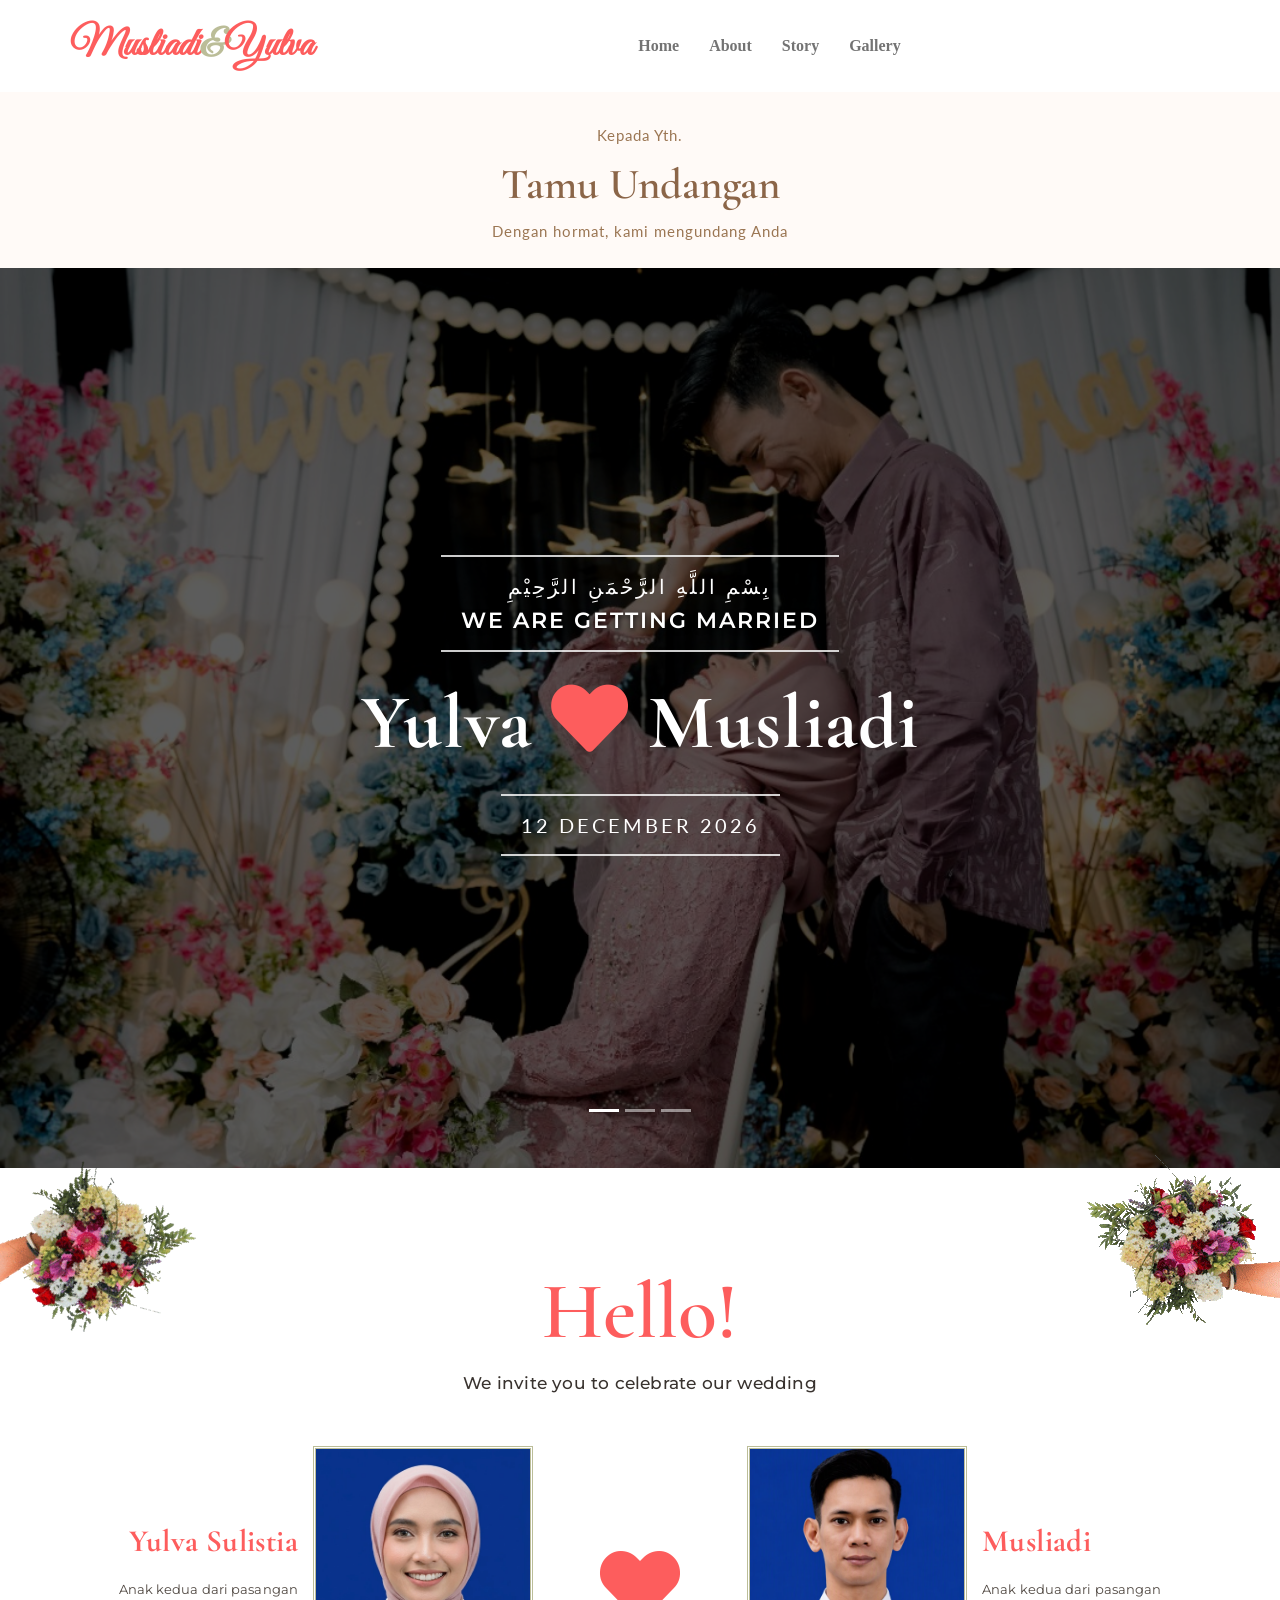
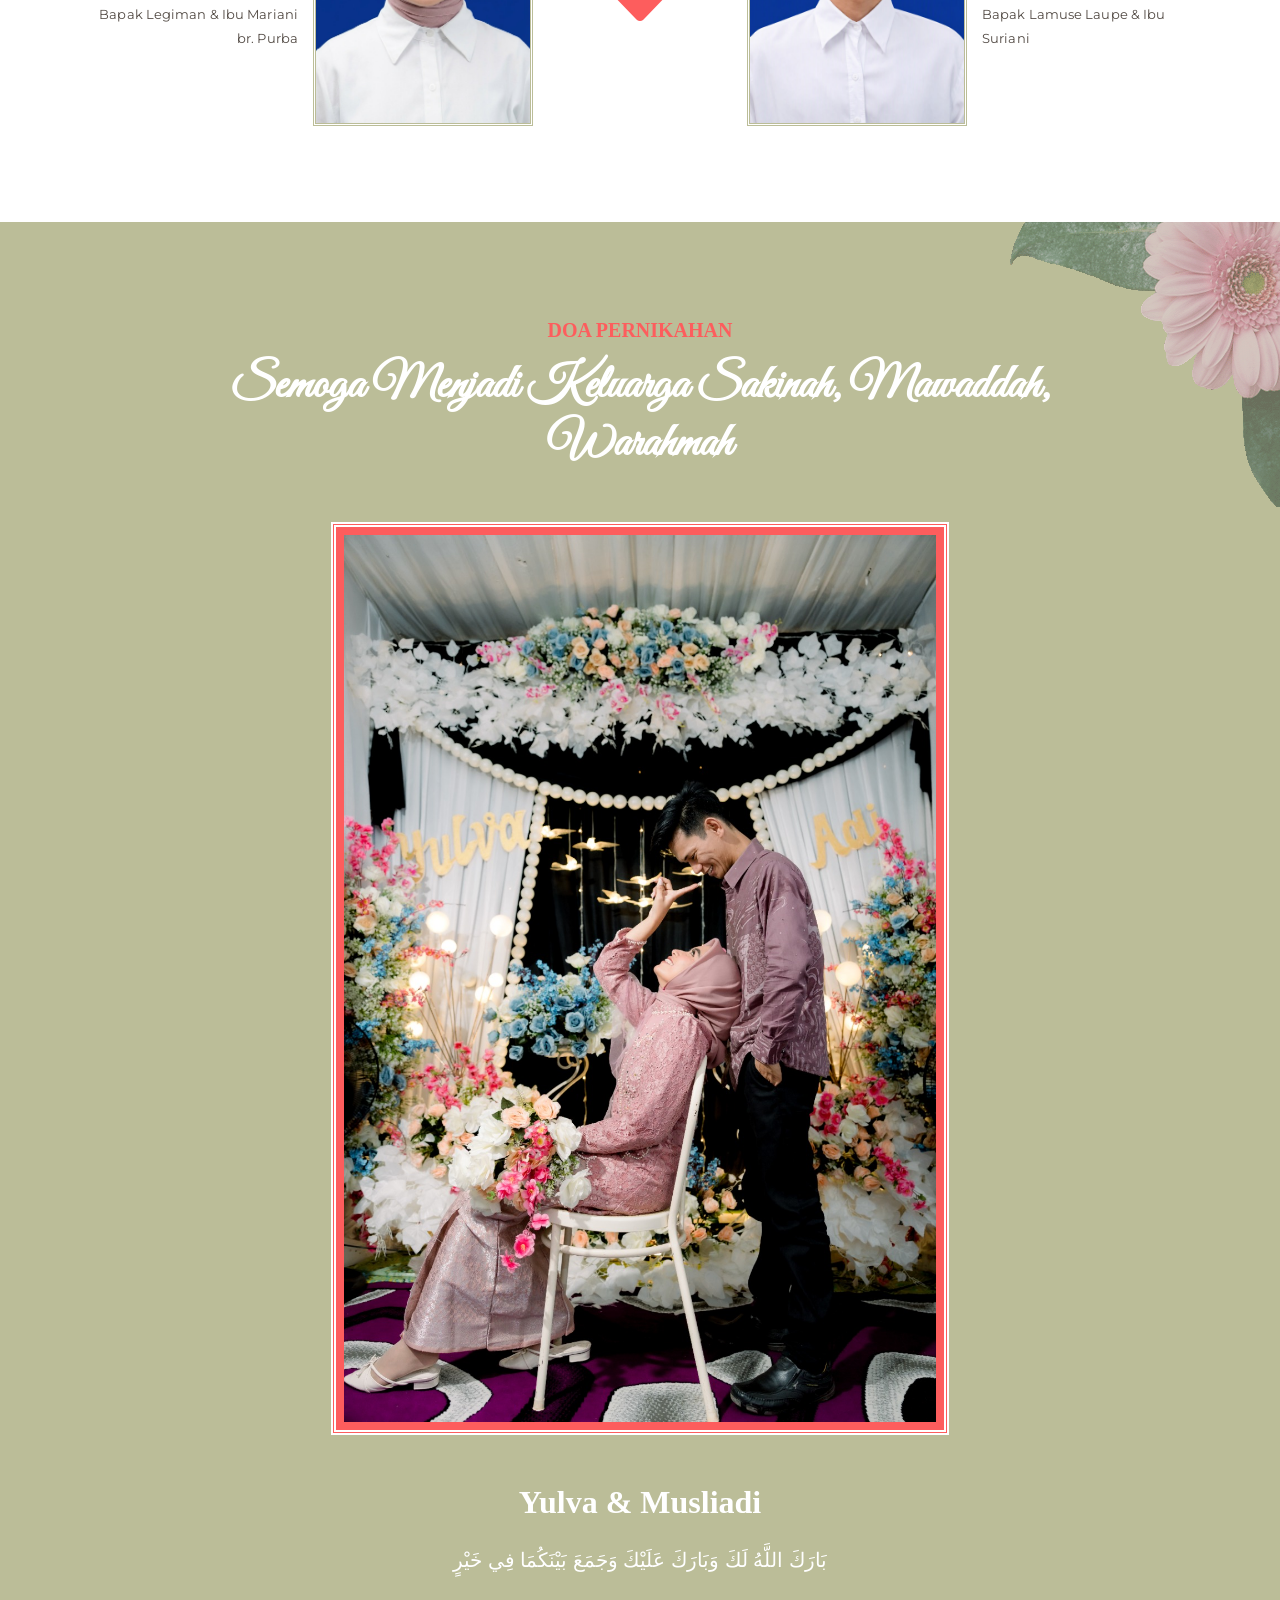
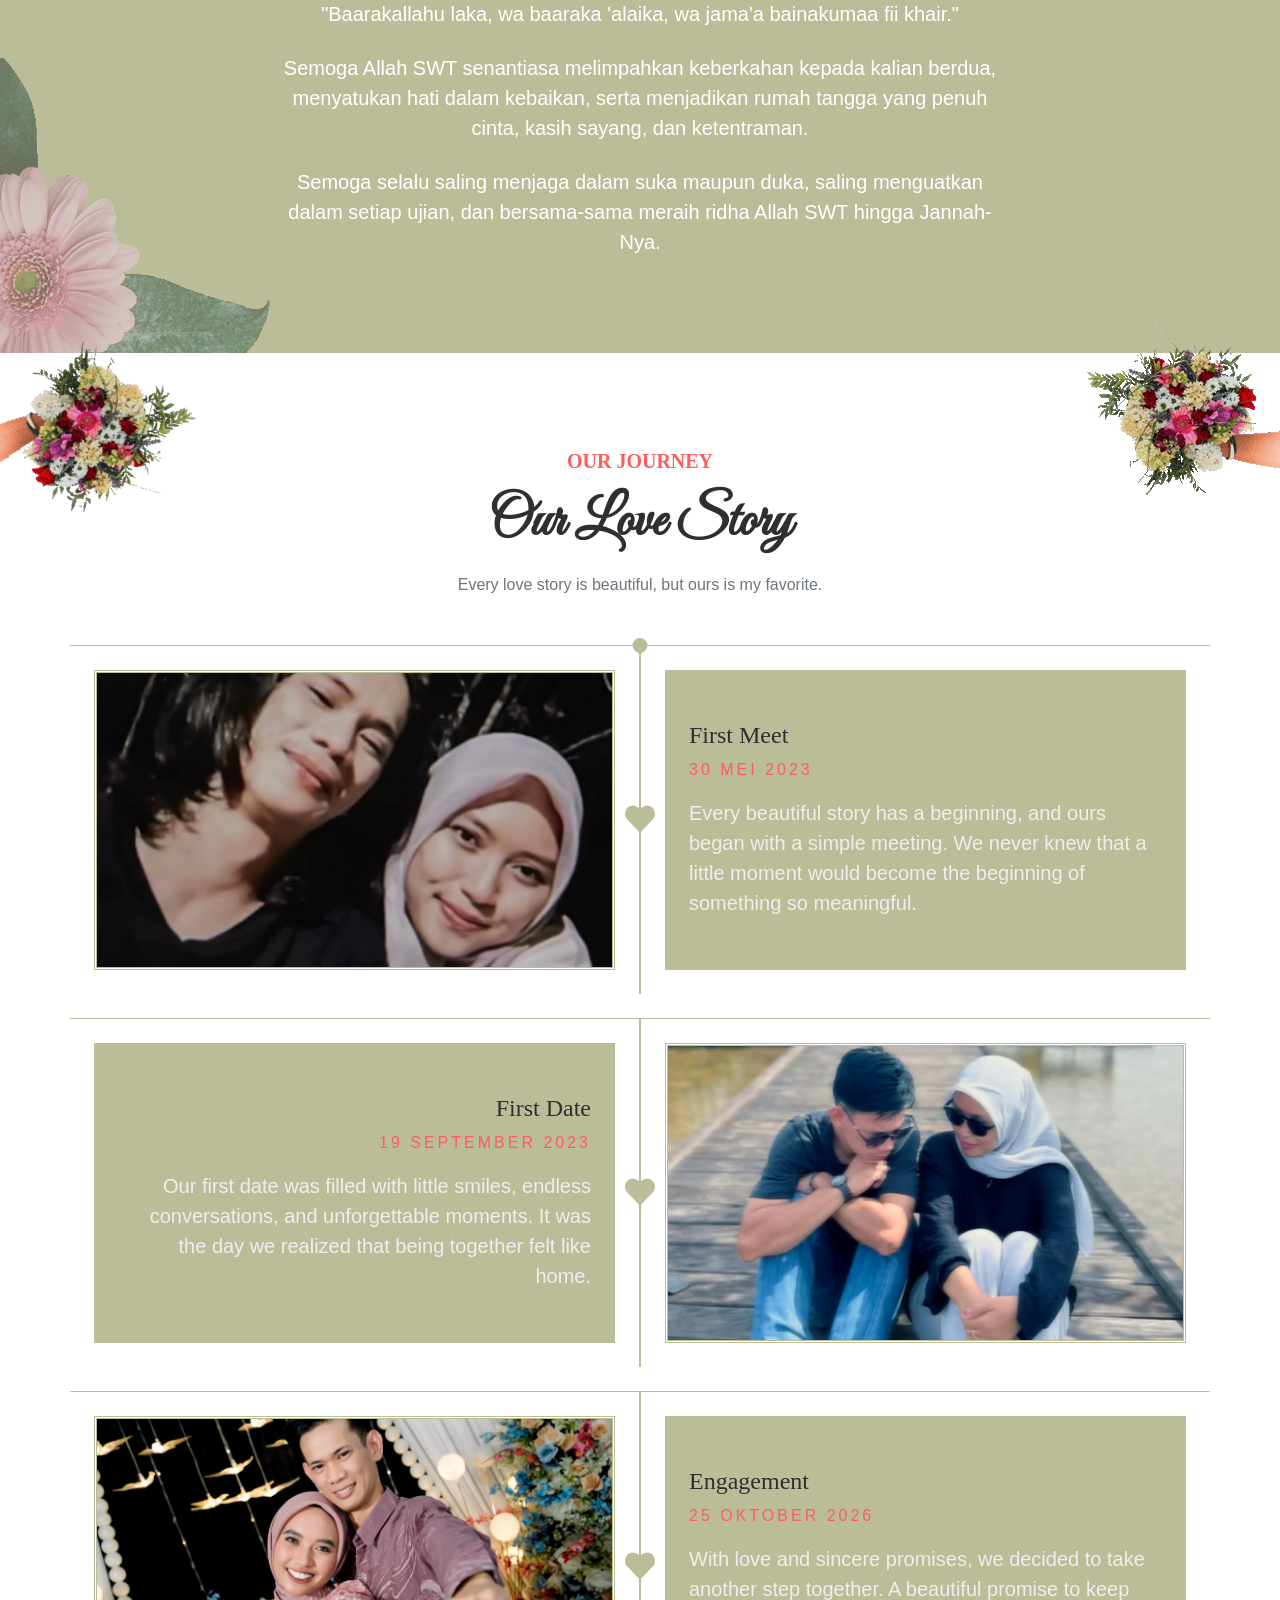
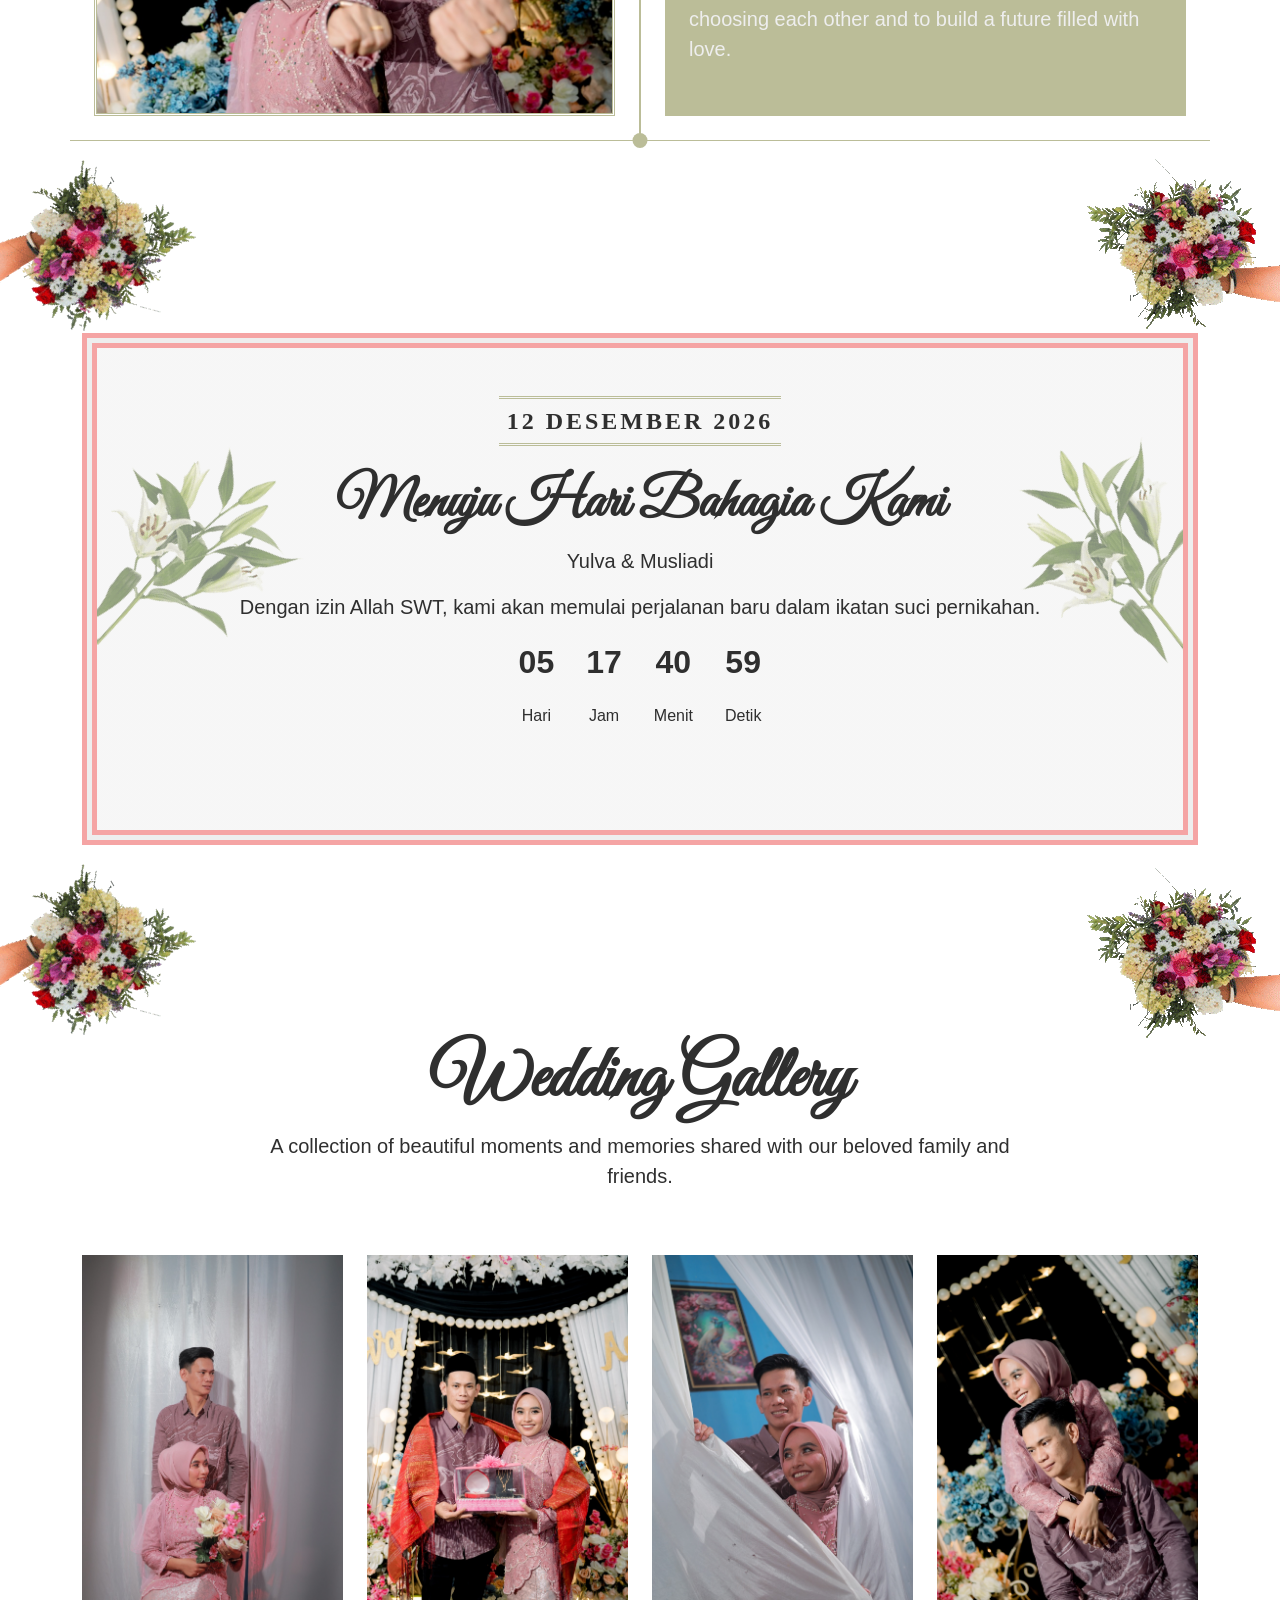
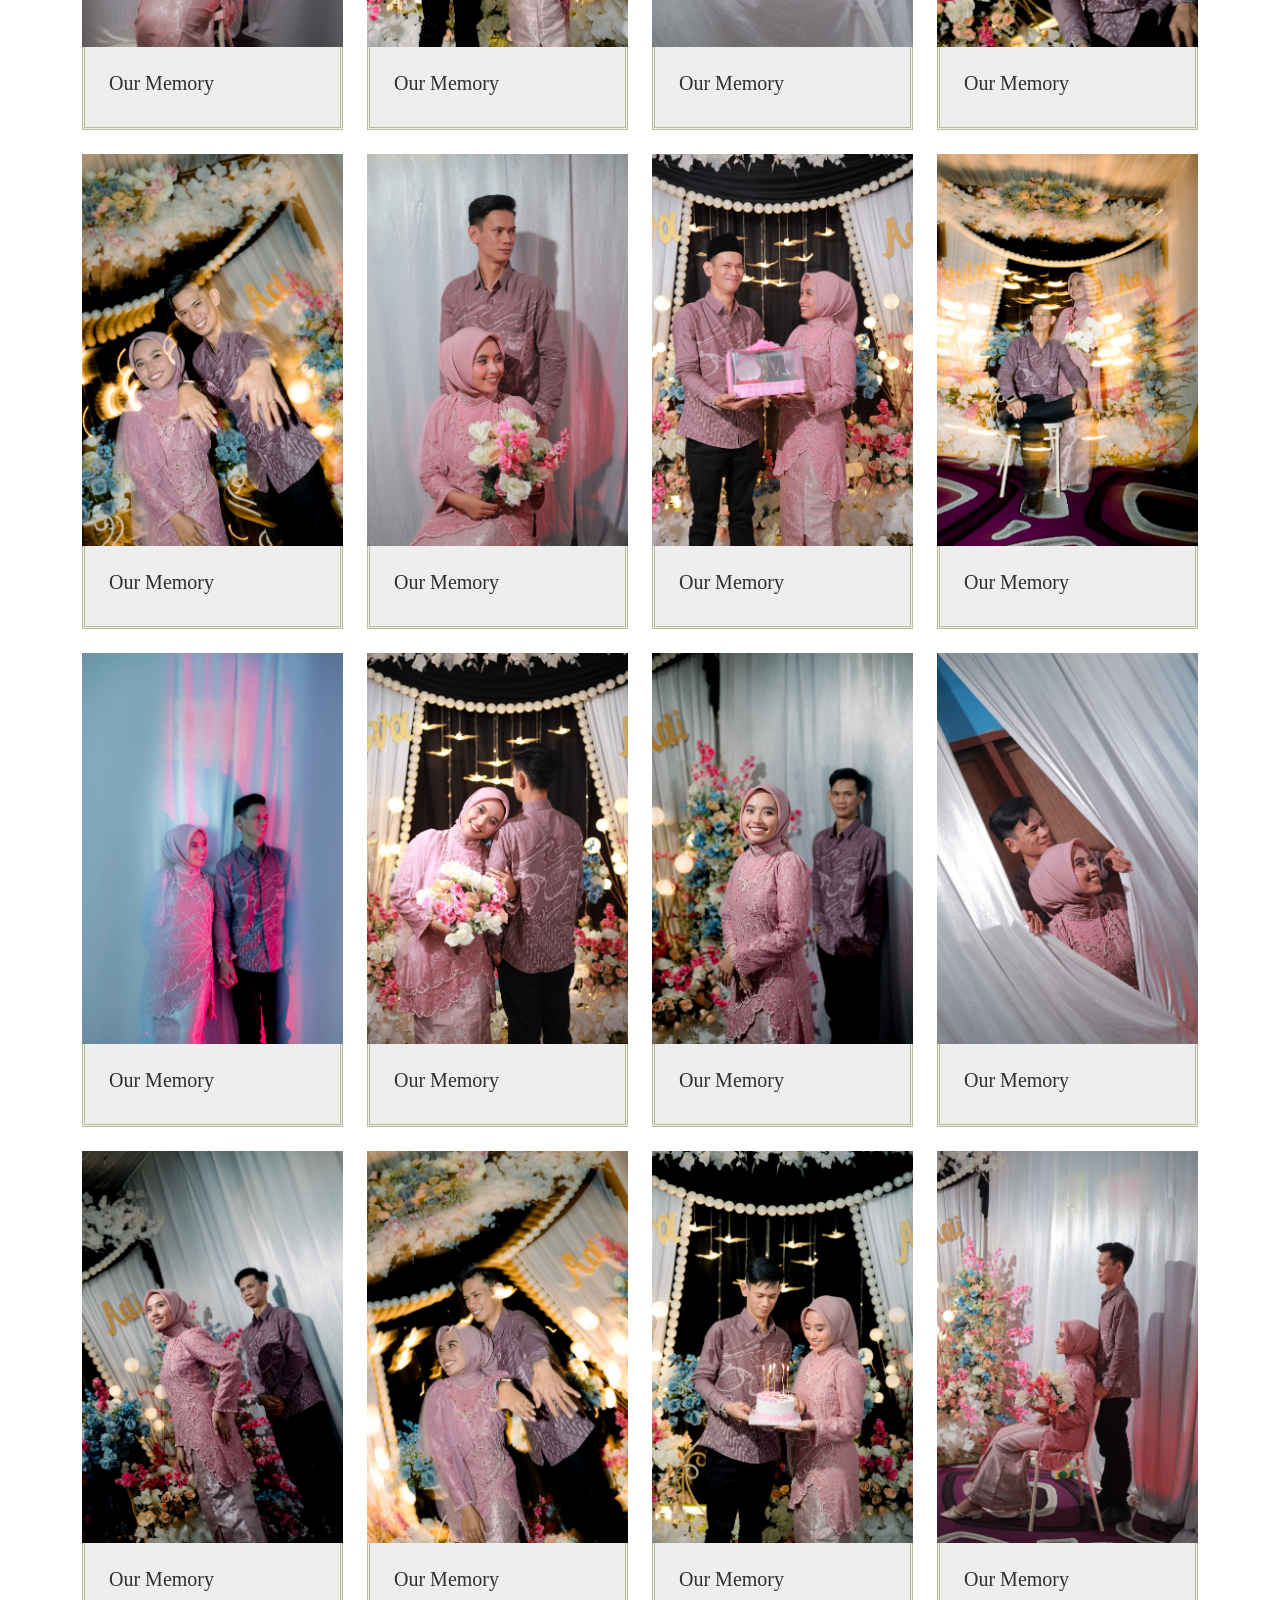
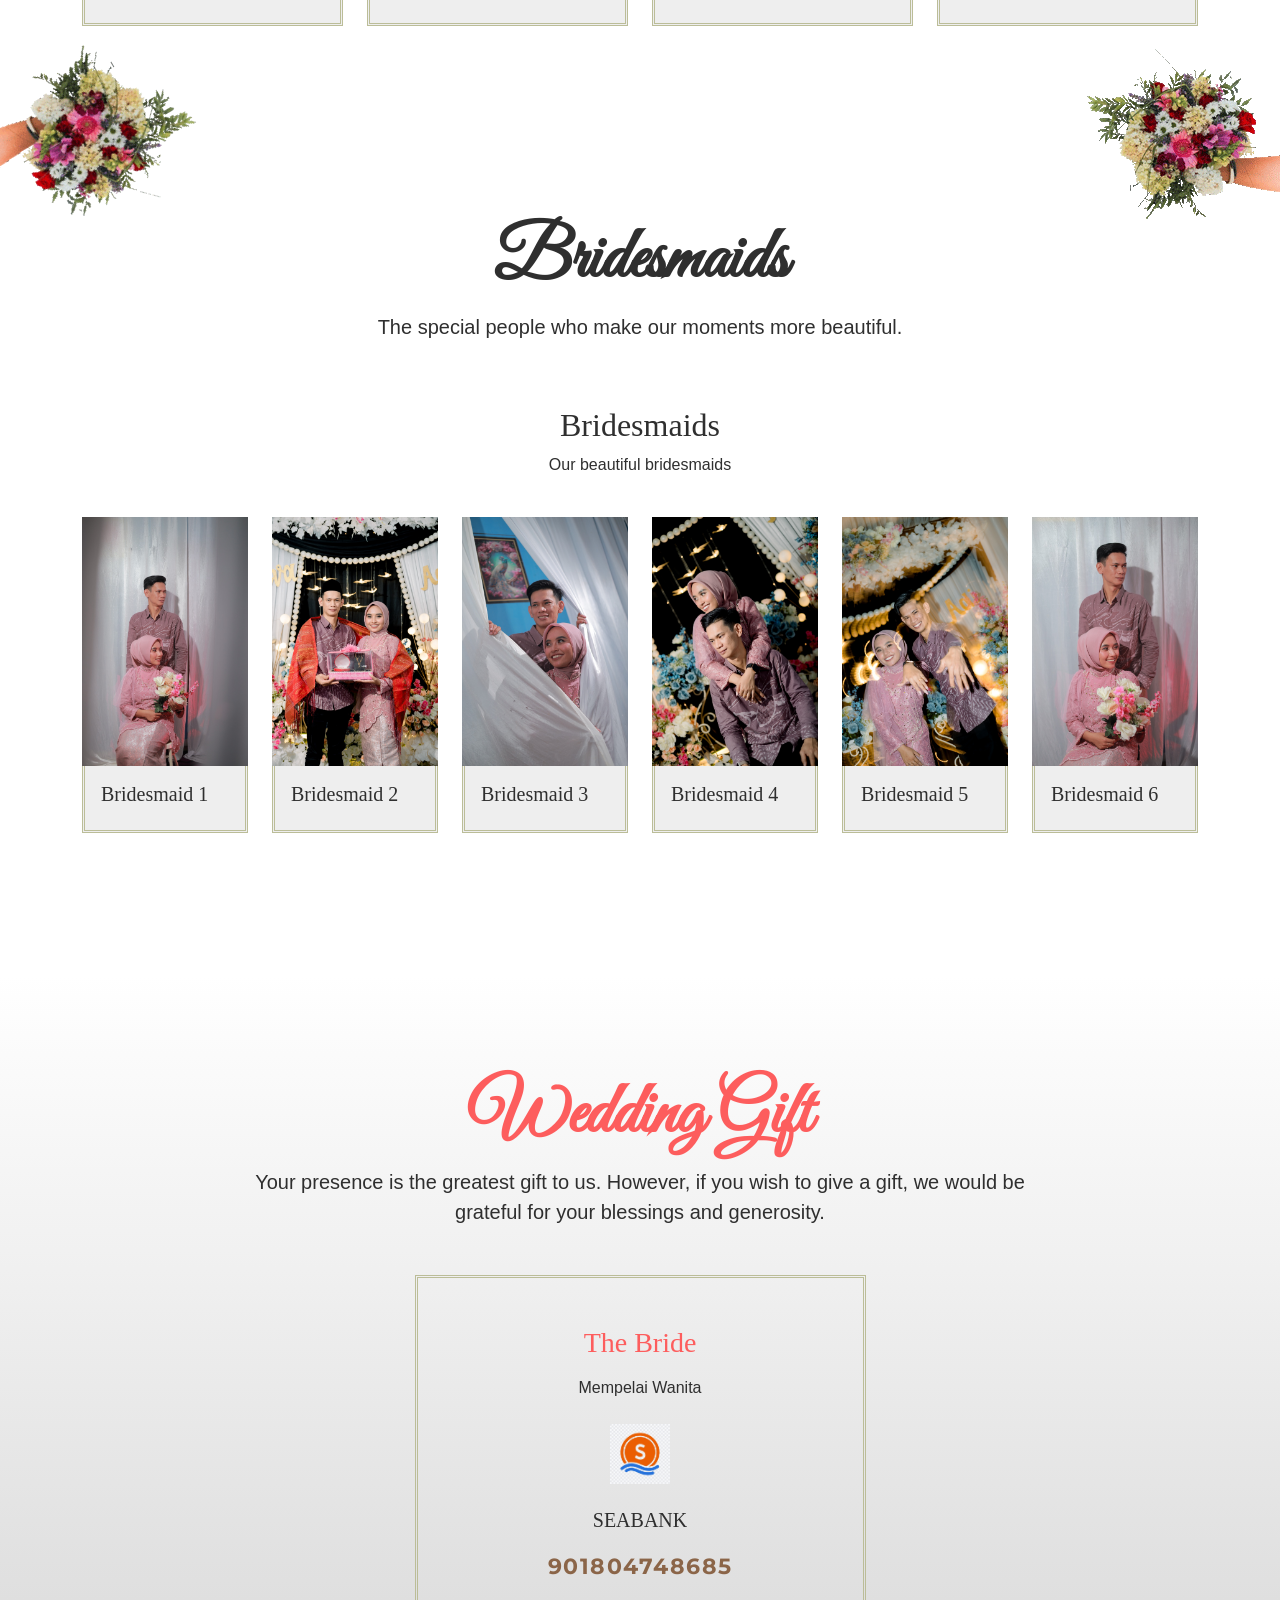
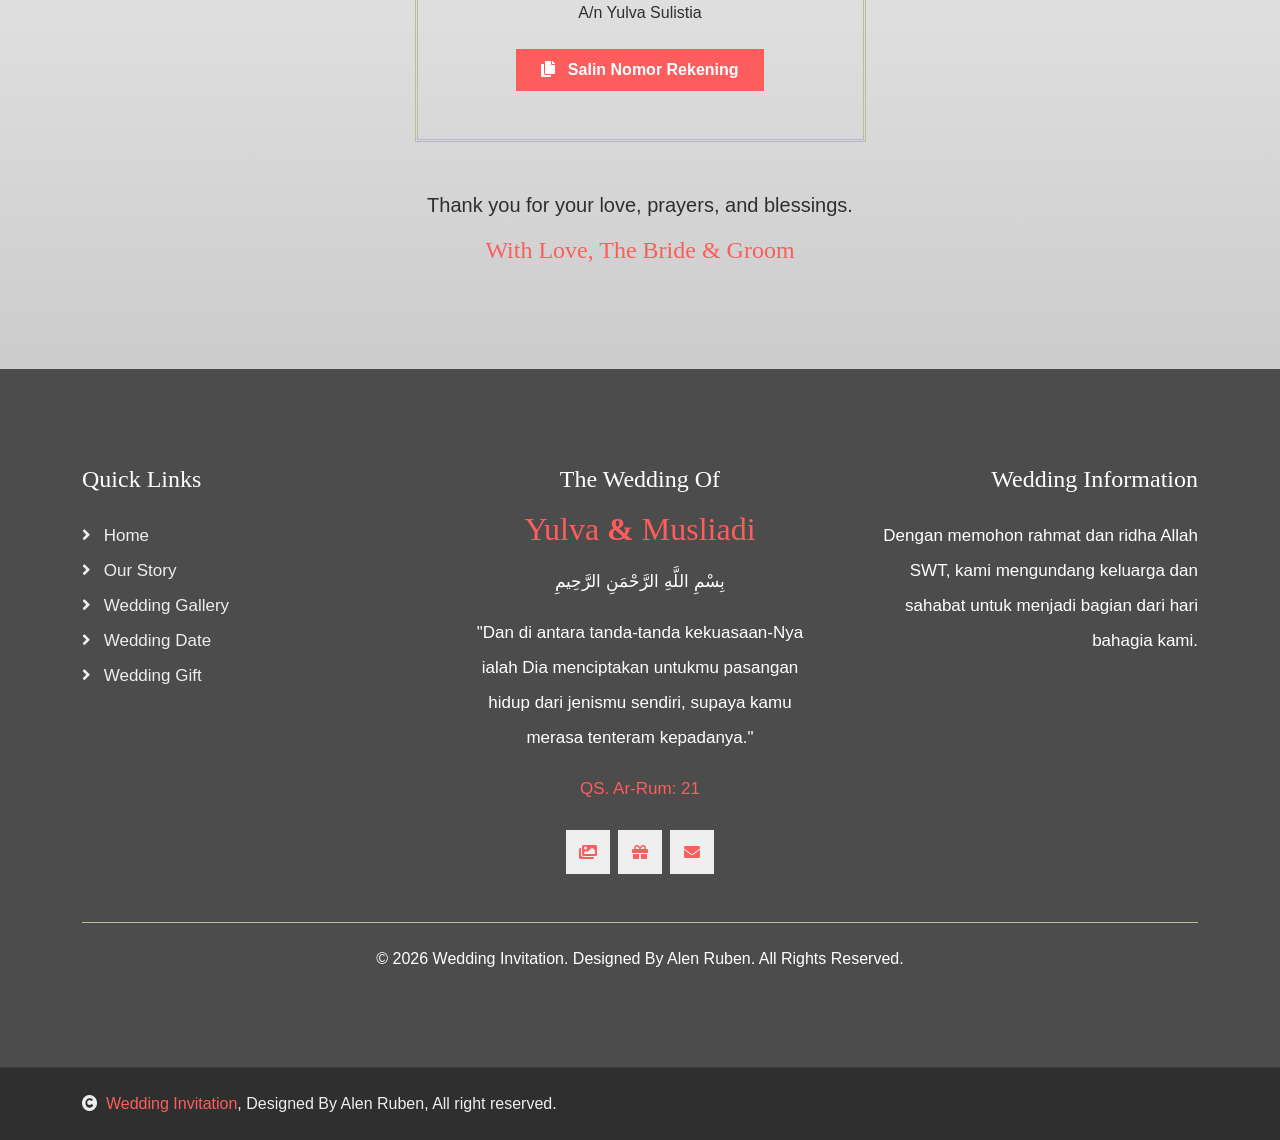
==== main.html @ 88371a35 "Add files via upload" ====
<!DOCTYPE html>
<html lang="en">

    <head>
        <meta charset="utf-8">
        <title>Wedding Invitation</title>
        <meta content="width=device-width, initial-scale=1.0" name="viewport">
        <meta content="" name="keywords">
        <meta content="" name="description">

        <!-- Google Web Fonts -->
        <link rel="preconnect" href="https://fonts.googleapis.com">
        <link rel="preconnect" href="https://fonts.gstatic.com" crossorigin>
        <link href="https://fonts.googleapis.com/css2?family=Cormorant+Garamond:wght@400;500;600;700&family=Lato:wght@300;400;500;600;700&family=Great+Vibes&family=Montserrat:wght@400;500;600;700&display=swap" rel="stylesheet">

        <!-- Icon Font Stylesheet -->
        <link rel="stylesheet" href="https://use.fontawesome.com/releases/v5.15.4/css/all.css"/>
        <link href="https://cdn.jsdelivr.net/npm/bootstrap-icons@1.4.1/font/bootstrap-icons.css" rel="stylesheet">

        <!-- Libraries Stylesheet -->
        <link href="lib/animate/animate.min.css" rel="stylesheet">
        <link href="lib/lightbox/css/lightbox.min.css" rel="stylesheet">


        <!-- Customized Bootstrap Stylesheet -->
        <link href="css/bootstrap.min.css" rel="stylesheet">

        <!-- Template Stylesheet -->
        <link href="css/style.css" rel="stylesheet">
    </head>

    <body data-bs-spy="scroll" data-bs-target="#navBar" id="weddingHome">

        <!-- Spinner Start -->
        <div id="spinner" class="show w-100 vh-100 bg-white position-fixed translate-middle top-50 start-50  d-flex align-items-center justify-content-center">
            <div class="spinner-grow text-primary" role="status"></div>
        </div>
        <!-- Spinner End -->


        <!-- Navbar start -->
        <div class="container-fluid sticky-top px-0">
            <div class="container-fluid">
                <div class="container px-0">
                    <nav class="navbar navbar-light navbar-expand-xl" id="navBar">
                        <a href="index.html" class="navbar-brand">
                            <h4 class="text-primary display-6 fw-bold mb-0">Musliadi<strong class="text-secondary">&</strong>Yulva</h4>
                        </a>
                        <button class="navbar-toggler py-2 px-3" type="button" data-bs-toggle="collapse" data-bs-target="#navbarCollapse">
                            <span class="fa fa-bars text-primary"></span>
                        </button>
                        <div class="collapse navbar-collapse py-3" id="navbarCollapse">
                            <div class="navbar-nav mx-auto border-top">
                                <a href="#weddingHome" class="nav-item nav-link active">Home</a>
                                <a href="#weddingAbout" class="nav-item nav-link">About</a>
                                <a href="#weddingStory" class="nav-item nav-link">Story</a>
                                <a href="#weddingGallery" class="nav-item nav-link">Gallery</a>
                                <!-- <a href="#weddingTimeline" class="nav-item nav-link">Timeline</a>
                                    <a href="#weddingRsvp" class="nav-item nav-link">RSVP</a> -->
                            </div>
                            <!-- <div class="d-flex align-items-center flex-nowrap pt-xl-0">
                                <a href="#weddingRsvp" class="btn btn-primary btn-primary-outline-0 py-2 px-4 ms-4">Book Attendance</a>
                            </div> -->
                        </div>
                    </nav>
                </div>
            </div>
        </div>
        <!-- Navbar End -->



        
<!-- Guest Name Start -->

<style>
    .guest-greeting {
        background: #fffaf7;
        padding: 32px 15px 25px;
        text-align: center;
    }

    /* Tulisan Kepada Yth. */
    .guest-greeting .guest-label {
        font-family: 'Lato', sans-serif;
        color: #9b7653;
        font-size: 15px;
        font-weight: 400;
        letter-spacing: 1px;
        margin-bottom: 10px;
    }

    /* Nama tamu */
    .guest-greeting .guest-name {
        font-family: 'Cormorant Garamond', serif;
        color: #8b6548;
        font-size: clamp(30px, 5vw, 43px);
        font-weight: 600;
        line-height: 1.3;
        margin: 0;
        overflow-wrap: anywhere;
    }

    /* Tampilan HP */
    @media (max-width: 576px) {
        .guest-greeting {
            padding: 25px 15px 20px;
        }

        .guest-greeting .guest-name {
            font-size: 32px;
        }

        .guest-greeting .guest-label {
            font-size: 13px;
        }
    }
</style>

<section class="guest-greeting" aria-label="Nama tamu undangan">

    <p class="guest-label">Kepada Yth.</p>

    <h2 class="guest-name" id="guestName">
        Tamu Undangan
    </h2>

    <p class="guest-label mt-2 mb-0">
        Dengan hormat, kami mengundang Anda
    </p>

</section>

<!-- Guest Name End -->


        <!-- Carousel Start -->
        

<style>
    /* =====================================
       WEDDING CAROUSEL
    ===================================== */

    .carousel-header {
        width: 100%;
        overflow: hidden;
    }

    .carousel-header .carousel-item {
        position: relative;
        height: 700px;
        overflow: hidden;
        background: #222;
    }

    /* Foto */
    .carousel-header .carousel-item img {
        display: block;
        width: 100%;
        height: 100%;
        object-fit: cover;
        object-position: center center;
    }

    /* Overlay foto */
    .carousel-header .carousel-item::before {
        content: "";
        position: absolute;
        inset: 0;
        background: rgba(0, 0, 0, 0.40);
        z-index: 1;
    }

    /* Caption tepat di tengah */
    .carousel-header .carousel-caption {
        position: absolute;
        inset: 0;
        width: 100%;
        height: 100%;
        padding: 20px;
        margin: 0;

        display: flex !important;
        flex-direction: column;
        justify-content: center;
        align-items: center;

        text-align: center !important;
        transform: none !important;

        z-index: 2;
    }

    /* Pembungkus tulisan */
    .carousel-header .caption-content {
        width: 100%;
        max-width: 900px;
        margin: 0 auto;
        text-align: center !important;
    }

    /* Semua tulisan rata tengah */
    .carousel-header .caption-content h1,
    .carousel-header .caption-content h4 {
        width: 100%;
        text-align: center !important;
    }

    /* Nama pengantin */
    .carousel-header .caption-content h1 {
        font-size: clamp(2.5rem, 6vw, 5.5rem);
        font-weight: 700;
        line-height: 1.2;
        margin-bottom: 25px;
    }

    /* Tulisan Arab, judul dan tanggal */
    .carousel-header .caption-content h4 {
        font-size: clamp(0.8rem, 2vw, 1.25rem);
        letter-spacing: 3px;
        line-height: 1.7;
    }

    /* Bingkai tulisan */
    .carousel-header .caption-border {
        display: inline-block;
        max-width: 100%;
        padding: 12px 20px;
        margin-bottom: 25px;
        border-top: 2px double rgba(255, 255, 255, 0.8);
        border-bottom: 2px double rgba(255, 255, 255, 0.8);
        text-align: center;
    }

    /* Indikator dan tombol */
    .carousel-header .carousel-indicators,
    .carousel-header .carousel-control-prev,
    .carousel-header .carousel-control-next {
        z-index: 3;
    }

    /* =====================================
       TABLET
    ===================================== */

    @media (max-width: 991px) {
        .carousel-header .carousel-item {
            height: 600px;
        }

        .carousel-header .carousel-caption {
            padding: 20px 50px;
        }
    }

    /* =====================================
       MOBILE
    ===================================== */

    @media (max-width: 767px) {
        .carousel-header .carousel-item {
            height: 600px;
        }

        .carousel-header .carousel-caption {
            padding: 15px 35px;
        }

        .carousel-header .caption-content {
            max-width: 100%;
        }

        .carousel-header .caption-content h1 {
            font-size: 2.5rem;
            margin-bottom: 20px;
        }

        .carousel-header .caption-content h4 {
            font-size: 0.75rem;
            letter-spacing: 1.5px;
        }

        .carousel-header .caption-border {
            padding: 10px;
            margin-bottom: 20px;
        }
    }
</style>


<!-- Wedding Carousel Start -->
<div class="container-fluid carousel-header px-0">

    <div id="carouselId"
         class="carousel slide"
         data-bs-ride="carousel"
         data-bs-interval="5000">

        <!-- Indicators -->
        <div class="carousel-indicators">

            <button type="button"
                    data-bs-target="#carouselId"
                    data-bs-slide-to="0"
                    class="active"
                    aria-current="true"
                    aria-label="Slide 1"></button>

            <button type="button"
                    data-bs-target="#carouselId"
                    data-bs-slide-to="1"
                    aria-label="Slide 2"></button>

            <button type="button"
                    data-bs-target="#carouselId"
                    data-bs-slide-to="2"
                    aria-label="Slide 3"></button>

        </div>


        <div class="carousel-inner">

            <!-- SLIDE 1 -->
            <div class="carousel-item active">

                <img src="slide1.jpg"
                     alt="Foto Yulva dan Adi">

                <div class="carousel-caption">

                    <div class="caption-content animated zoomIn">

                        <div class="caption-border">

                            <h4 class="text-white text-uppercase fw-bold mb-0">
                                بِسْمِ اللَّهِ الرَّحْمَنِ الرَّحِيْمِ
                            </h4>

                            <h4 class="text-white text-uppercase wedding-heading mb-0">
                                WE ARE GETTING MARRIED
                            </h4>

                        </div>

                        <h1 class="text-capitalize text-white">
                            Yulva
                            <i class="fa fa-heart text-primary"></i>
                            Musliadi
                        </h1>

                        <div class="caption-border">

                            <h4 class="text-white text-uppercase fw-bold mb-0">
                             12 December 2026
                            </h4>

                        </div>

                    </div>

                </div>
            </div>


            <!-- SLIDE 2 -->
            <div class="carousel-item">

                <img src="slide3.jpg"
                     alt="Foto Yulva dan Adi">

                <div class="carousel-caption">

                    <div class="caption-content animated zoomIn">

                        <div class="caption-border">

                            <h4 class="text-white text-uppercase fw-bold mb-0">
                                بِسْمِ اللَّهِ الرَّحْمَنِ الرَّحِيْمِ
                            </h4>

                            <h4 class="text-white text-uppercase wedding-heading mb-0">
                                WE ARE GETTING MARRIED
                            </h4>

                        </div>

                        <h1 class="text-capitalize text-white">
                            Yulva
                            <i class="fa fa-heart text-primary"></i>
                            Musliadi
                        </h1>

                        <div class="caption-border">

                            <h4 class="text-white text-uppercase fw-bold mb-0">
                                 12 December 2026
                            </h4>

                        </div>

                    </div>

                </div>
            </div>


            <!-- SLIDE 3 -->
            <div class="carousel-item">

                <img src="slide4.jpg"
                     alt="Foto Yulva dan Adi">

                <div class="carousel-caption">

                    <div class="caption-content animated zoomIn">

                        <div class="caption-border">

                            <h4 class="text-white text-uppercase fw-bold mb-0">
                                بِسْمِ اللَّهِ الرَّحْمَنِ الرَّحِيْمِ
                            </h4>

                            <h4 class="text-white text-uppercase wedding-heading mb-0">
                                WE ARE GETTING MARRIED
                            </h4>

                        </div>

                        <h1 class="text-capitalize text-white">
                            Yulva
                            <i class="fa fa-heart text-primary"></i>
                            Musliadi
                        </h1>

                        <div class="caption-border">

                            <h4 class="text-white text-uppercase fw-bold mb-0">
                                 12 December 2026
                            </h4>

                        </div>

                    </div>

                </div>
            </div>

        </div>


        <!-- Previous Button -->
        <button class="carousel-control-prev"
                type="button"
                data-bs-target="#carouselId"
                data-bs-slide="prev">

            <span class="carousel-control-prev-icon"
                  aria-hidden="true"></span>

            <span class="visually-hidden">Previous</span>

        </button>


        <!-- Next Button -->
        <button class="carousel-control-next"
                type="button"
                data-bs-target="#carouselId"
                data-bs-slide="next">

            <span class="carousel-control-next-icon"
                  aria-hidden="true"></span>

            <span class="visually-hidden">Next</span>

        </button>

    </div>

</div>
<!-- Wedding Carousel End -->

<!-- Wedding Carousel End -->

        <!-- Carousel End -->


        <!-- Hello! Start -->
        <style>
    /* Ukuran foto pengantin */
    #weddingAbout .img-border {
        width: 220px;
        height: 280px;
        object-fit: cover;
        flex-shrink: 0;
    }

    /* Posisi foto dan teks */
    #weddingAbout .bride-content,
    #weddingAbout .groom-content {
        display: flex;
        align-items: center;
        gap: 15px;
    }

    #weddingAbout .bride-content {
        justify-content: flex-end;
    }

    #weddingAbout .groom-content {
        justify-content: flex-start;
    }

    /* Tampilan tablet dan HP */
    @media (max-width: 991px) {
        #weddingAbout .bride-content,
        #weddingAbout .groom-content {
            justify-content: center;
        }

        #weddingAbout .img-border {
            width: 180px;
            height: 230px;
        }
    }

    @media (max-width: 576px) {
        #weddingAbout .bride-content,
        #weddingAbout .groom-content {
            gap: 10px;
        }

        #weddingAbout .img-border {
            width: 130px;
            height: 170px;
        }

        #weddingAbout h3 {
            font-size: 20px;
        }

        #weddingAbout p {
            font-size: 12px;
            line-height: 22px !important;
        }

        #weddingAbout .fa-heart {
            font-size: 35px;
        }
    }
</style>

<div class="container-fluid position-relative py-5" id="weddingAbout">

    <div class="position-absolute" style="top: -35px; right: 0;">
        <img src="tamp-bg-1.png" class="img-fluid" alt="">
    </div>

    <div class="position-absolute" style="top: -10px; left: 0; transform: rotate(150deg);">
        <img src="tamp-bg-1.png" class="img-fluid" alt="">
    </div>

    <div class="container position-relative py-5">

        <div class="mx-auto text-center mb-5 wow fadeInUp"
             data-wow-delay="0.1s" style="max-width: 800px;">
            <h1 class="text-primary display-1">Hello!</h1>
            <h4 class="text-dark mb-0 invitation-heading">We invite you to celebrate our wedding</h4>
        </div>

        <div class="row g-4 align-items-center">

            <!-- Bride -->
<div class="col-lg-5 wow fadeInUp" data-wow-delay="0.3s">
    <div class="bride-content">
        <div class="text-end my-auto">
            <h3 class="text-primary mb-3 bride-name">Yulva Sulistia</h3>
            <p class="text-dark mb-0 bride-description">
                Anak kedua dari pasangan<br>
                Bapak Legiman & Ibu Mariani br. Purba
            </p>
        </div>

        <img src="yulva.jpeg" class="img-fluid img-border" alt="Yulva">
    </div>
</div>

<!-- Heart -->
<div class="col-lg-2 wow fadeIn" data-wow-delay="0.5s">
    <div class="d-flex align-items-center justify-content-center">
        <i class="fa fa-heart fa-5x text-primary"></i>
    </div>
</div>

<!-- Groom -->
<div class="col-lg-5 wow fadeInUp" data-wow-delay="0.3s">
    <div class="groom-content">
        <img src="adi.jpeg" class="img-fluid img-border" alt="Musliadi">

        <div class="my-auto">
            <h3 class="text-primary mb-3 groom-name">Musliadi</h3>
            <p class="text-dark mb-0 groom-description">
                Anak kedua dari pasangan<br>
                Bapak Lamuse Laupe & Ibu Suriani
            </p>
        </div>
    </div>
</div>

        </div>
    </div>
</div>
        <!-- Hello! End -->


        
<!-- About / Wedding Prayer Start -->
<div class="container-fluid position-relative overflow-hidden bg-secondary py-5">

    <!-- Decorative Flowers -->
    <img src="bg-flower.png"
         class="img-fluid position-absolute top-0"
         style="right: -15px; transform: rotate(270deg); opacity: 0.5;"
         alt="">

    <img src="bg-flower.png"
         class="img-fluid position-absolute"
         style="bottom: 10px; left: -15px; transform: rotate(90deg); opacity: 0.5;"
         alt="">

    <div class="container py-5 position-relative">
        <div class="row justify-content-center text-center">

            <div class="col-lg-9 wow fadeIn" data-wow-delay="0.2s">

                <!-- Section Title -->
                <h5 class="text-uppercase text-primary fw-bold mb-3">
                    Doa Pernikahan
                </h5>

                <h1 class="display-5 text-white mb-5">
                    Semoga Menjadi Keluarga Sakinah, Mawaddah, Warahmah
                </h1>

                <!-- Couple Photo -->
                <div class="row justify-content-center mb-5">
                    <div class="col-lg-9 col-md-10 col-12">

                        <div class="border-white bg-primary p-2"
                             style="border-style: double; border-width: 5px;">

                            <img src="slide1.jpg"
                                 class="img-fluid w-100"
                                 alt="Foto Yulva dan Adi">

                        </div>

                    </div>
                </div>

                <!-- Wedding Prayer -->
                <div class="px-lg-5">

                    <h2 class="text-white fw-bold mb-4">
                        Yulva & Musliadi
                    </h2>

                    <p class="text-white fs-5 mb-4">
                        بَارَكَ اللَّهُ لَكَ وَبَارَكَ عَلَيْكَ
                        وَجَمَعَ بَيْنَكُمَا فِي خَيْرٍ
                    </p>

                    <p class="text-white fs-5 mb-4">
                        "Baarakallahu laka, wa baaraka 'alaika,
                        wa jama'a bainakumaa fii khair."
                    </p>

                    <p class="text-white fs-5 mb-4">
                        Semoga Allah SWT senantiasa melimpahkan
                        keberkahan kepada kalian berdua, menyatukan
                        hati dalam kebaikan, serta menjadikan rumah
                        tangga yang penuh cinta, kasih sayang,
                        dan ketentraman.
                    </p>

                    <p class="text-white fs-5 mb-0">
                        Semoga selalu saling menjaga dalam suka
                        maupun duka, saling menguatkan dalam setiap
                        ujian, dan bersama-sama meraih ridha Allah
                        SWT hingga Jannah-Nya.
                    </p>

                </div>

            </div>

        </div>
    </div>
</div>
<!-- About / Wedding Prayer End -->



        
<!-- Story Start -->

<style>
    /* =====================================
       UKURAN DAN TAMPILAN FOTO LOVE STORY
       ===================================== */

    #weddingStory .story-img {
        width: 100%;
        height: 300px;
        object-fit: cover;
        object-position: center center;
    }

    /* =====================================
       PENGATURAN POSISI FOTO SECARA MANUAL
       Format: object-position: horizontal vertical;
       ===================================== */

    /* Foto First Meet */
    #weddingStory .story-1 {
        object-position: 50% 20%;
    }

    /* Foto First Date */
    #weddingStory .story-2 {
        object-position: 50% 90%;
    }

    /* Foto Engagement */
    #weddingStory .story-3 {
        object-position: 50% 50%;
    }

    /* Tampilan Tablet */
    @media (max-width: 768px) {
        #weddingStory .story-img {
            height: 250px;
        }
    }

    /* Tampilan HP */
    @media (max-width: 576px) {
        #weddingStory .story-img {
            height: 220px;
        }
    }
</style>

<div class="container-fluid story position-relative py-5" id="weddingStory">

    <!-- Dekorasi -->
    <div class="position-absolute" style="top: -50px; right: 0;">
        <img src="tamp-bg-1.png" class="img-fluid" alt="">
    </div>

    <div class="position-absolute" style="top: -15px; left: 0; transform: rotate(150deg);">
        <img src="tamp-bg-1.png" class="img-fluid" alt="">
    </div>

    <div class="container position-relative py-5">

        <!-- Judul -->
        <div class="text-center mb-5 wow fadeInUp" data-wow-delay="0.1s">
            <h5 class="text-uppercase text-primary fw-bold mb-3">
                Our Journey
            </h5>

            <h1 class="display-4">Our Love Story</h1>

            <p class="text-muted mt-3">
                Every love story is beautiful, but ours is my favorite.
            </p>
        </div>

        <div class="story-timeline">

            <!-- First Meet -->
            <div class="row align-items-stretch wow fadeInUp mb-4"
                 data-wow-delay="0.2s">

                <div class="col-md-6 text-md-end border-top border-end border-secondary p-4">
                    <div class="d-flex align-items-center h-100">
                        <img src="meeting.jpeg"
                             class="img-fluid w-100 img-border story-img story-1"
                             alt="First Meet">
                    </div>
                </div>

                <div class="col-md-6 border-start border-top border-secondary p-4">
                    <div class="h-100 d-flex flex-column justify-content-center bg-secondary p-4">

                        <h4 class="text-dark mb-2">First Meet</h4>

                        <p class="text-uppercase text-primary mb-3"
                           style="letter-spacing: 3px;">
                            30 Mei 2023
                        </p>

                        <p class="m-0 fs-5">
                            Every beautiful story has a beginning, and ours began
                            with a simple meeting. We never knew that a little
                            moment would become the beginning of something so meaningful.
                        </p>

                    </div>
                </div>

            </div>

            <!-- First Date -->
            <div class="row flex-column-reverse flex-md-row align-items-stretch wow fadeInUp mb-4"
                 data-wow-delay="0.3s">

                <div class="col-md-6 text-md-end border-top border-end border-secondary p-4">
                    <div class="h-100 d-flex flex-column justify-content-center bg-secondary p-4">

                        <h4 class="text-dark mb-2">First Date</h4>

                        <p class="text-uppercase text-primary mb-3"
                           style="letter-spacing: 3px;">
                            19 September 2023
                        </p>

                        <p class="m-0 fs-5">
                            Our first date was filled with little smiles, endless
                            conversations, and unforgettable moments. It was the
                            day we realized that being together felt like home.
                        </p>

                    </div>
                </div>

                <div class="col-md-6 border-start border-top border-secondary p-4">
                    <div class="d-flex align-items-center h-100">
                        <img src="dating.jpeg"
                             class="img-fluid w-100 img-border story-img story-2"
                             alt="First Date">
                    </div>
                </div>

            </div>

            <!-- Engagement -->
            <div class="row align-items-stretch wow fadeInUp"
                 data-wow-delay="0.4s">

                <div class="col-md-6 text-md-end border-top border-end border-bottom border-secondary p-4">
                    <div class="d-flex align-items-center h-100">
                        <img src="tunangan.jpg"
                             class="img-fluid w-100 img-border story-img story-3"
                             alt="Engagement">
                    </div>
                </div>

                <div class="col-md-6 border-start border-top border-bottom border-secondary p-4">
                    <div class="h-100 d-flex flex-column justify-content-center bg-secondary p-4">

                        <h4 class="text-dark mb-2">Engagement</h4>

                        <p class="text-uppercase text-primary mb-3"
                           style="letter-spacing: 3px;">
                            25 Oktober 2026
                        </p>

                        <p class="m-0 fs-5">
                            With love and sincere promises, we decided to take
                            another step together. A beautiful promise to keep
                            choosing each other and to build a future filled with love.
                        </p>

                    </div>
                </div>

            </div>

        </div>
    </div>
</div>

<!-- Story End -->


        <!-- Story End -->


        <!--- Wedding Date -->
        
<!-- Wedding Date Start -->
<div class="container-fluid wedding-date-bg position-relative py-5">

    <div class="position-absolute" style="top: -100px; right: 0;">
        <img src="tamp-bg-1.png" class="img-fluid" alt="">
    </div>

    <div class="position-absolute" style="top: -80px; left: 0; transform: rotate(150deg);">
        <img src="tamp-bg-1.png" class="img-fluid" alt="">
    </div>

    <div class="container py-5 wow zoomIn" data-wow-delay="0.1s">

        <div class="wedding-date text-center bg-light p-5"
             style="border-style: double !important; border: 15px solid rgba(253, 93, 93, 0.5);">

            <div class="wedding-date-content">

                <!-- Wedding Date -->
                <div class="d-inline-block border-end-0 border-start-0 border-secondary p-2 mb-4"
                     style="border-style: double;">

                    <h4 class="text-dark text-uppercase fw-bold mb-0"
                        style="letter-spacing: 3px;">
                        12 Desember 2026
                    </h4>

                </div>

                <!-- Wedding Title -->
                <h1 class="display-4">
                    Menuju Hari Bahagia Kami
                </h1>

                <p class="text-dark fs-5">
                    Yulva & Musliadi 
                </p>

                <p class="text-dark fs-5">
                    Dengan izin Allah SWT, kami akan memulai perjalanan
                    baru dalam ikatan suci pernikahan.
                </p>

                <!-- Countdown -->
                <div id="wedding-countdown"
                     class="d-flex align-items-center justify-content-center flex-wrap mb-5">

                    <div class="text-dark fs-2 mx-3">
                        <div id="days" class="fw-bold">00</div>
                        <span class="fs-6">Hari</span>
                    </div>

                    <div class="text-dark fs-2 mx-3">
                        <div id="hours" class="fw-bold">00</div>
                        <span class="fs-6">Jam</span>
                    </div>

                    <div class="text-dark fs-2 mx-3">
                        <div id="minutes" class="fw-bold">00</div>
                        <span class="fs-6">Menit</span>
                    </div>

                    <div class="text-dark fs-2 mx-3">
                        <div id="seconds" class="fw-bold">00</div>
                        <span class="fs-6">Detik</span>
                    </div>

                </div>

                <!-- Event Message -->
                <div id="wedding-message"
                     class="text-primary fw-bold fs-3 mb-4"
                     style="display: none;">

                    Alhamdulillah, Hari Bahagia Telah Tiba!

                </div>

                

            </div>

            <!-- Decorative Images -->
            <div class="position-absolute"
                 style="top: 15%; right: -30px; transform: rotate(320deg); opacity: 0.5; z-index: 1;">

                <img src="attendance-bg.png" class="img-fluid" alt="">

            </div>

            <div class="position-absolute"
                 style="top: 15%; left: -10px; transform: rotate(-320deg); opacity: 0.5; z-index: 1;">

                <img src="attendance-bg.png" class="img-fluid" alt="">

            </div>

        </div>
    </div>
</div>
<!-- Wedding Date End -->


<!-- Wedding Countdown JavaScript -->
<script>

    // Tanggal dan waktu pernikahan
    // Format: Tahun-Bulan-Tanggal Jam:Menit:Detik + Zona Waktu
    // Contoh: 12 Desember 2026 pukul 08.00 WITA

    const weddingDate = new Date("2026-12-12T08:00:00+08:00").getTime();


    // Fungsi hitung mundur
    function updateWeddingCountdown() {

        const now = new Date().getTime();

        const distance = weddingDate - now;


        // Jika waktu pernikahan sudah tiba
        if (distance <= 0) {

            document.getElementById("days").innerHTML = "00";
            document.getElementById("hours").innerHTML = "00";
            document.getElementById("minutes").innerHTML = "00";
            document.getElementById("seconds").innerHTML = "00";

            document.getElementById("wedding-countdown").style.display = "none";

            document.getElementById("wedding-message").style.display = "block";

            clearInterval(countdownInterval);

            return;
        }


        // Menghitung hari, jam, menit, dan detik
        const days = Math.floor(distance / (1000 * 60 * 60 * 24));

        const hours = Math.floor(
            (distance % (1000 * 60 * 60 * 24)) / (1000 * 60 * 60)
        );

        const minutes = Math.floor(
            (distance % (1000 * 60 * 60)) / (1000 * 60)
        );

        const seconds = Math.floor(
            (distance % (1000 * 60)) / 1000
        );


        // Menampilkan hasil ke halaman website
        document.getElementById("days").innerHTML = String(days).padStart(2, "0");

        document.getElementById("hours").innerHTML = String(hours).padStart(2, "0");

        document.getElementById("minutes").innerHTML = String(minutes).padStart(2, "0");

        document.getElementById("seconds").innerHTML = String(seconds).padStart(2, "0");

    }


    // Jalankan pertama kali agar angka langsung muncul
    updateWeddingCountdown();


    // Perbarui setiap 1 detik
    const countdownInterval = setInterval(updateWeddingCountdown, 1000);

</script>




        
<!-- Gallery Start -->
<div class="container-fluid gallery position-relative py-5" id="weddingGallery">

    <div class="position-absolute" style="top: -95px; right: 0;">
        <img src="tamp-bg-1.png" class="img-fluid" alt="">
    </div>

    <div class="position-absolute" style="top: -80px; left: 0; transform: rotate(150deg);">
        <img src="tamp-bg-1.png" class="img-fluid" alt="">
    </div>

    <div class="container position-relative py-5">

        <!-- Judul Gallery -->
        <div class="text-center mx-auto pb-5 wow fadeInUp"
             data-wow-delay="0.1s"
             style="max-width: 800px;">

            <h1 class="display-2 text-dark">Wedding Gallery</h1>

            <p class="fs-5 text-dark">
                A collection of beautiful moments and memories shared with our beloved family and friends.
            </p>

        </div>

        <div class="row g-4">

            <!-- FOTO 1 -->
            <div class="col-6 col-md-6 col-lg-4 col-xl-3 wow fadeInUp" data-wow-delay="0.2s">
                <div class="gallery-item">
                    <div class="gallery-img">
                        <img class="img-fluid w-100" src="foto1.jpg" alt="Wedding Photo 1">
                        <div class="hover-style"></div>
                        <div class="search-icon">
                            <a href="foto1.jpg" data-lightbox="Wedding-Gallery">
                                <i class="fas fa-plus btn-primary btn-primary-outline-0 p-3"></i>
                            </a>
                        </div>
                    </div>
                    <div class="gallery-overlay bg-light border-secondary border-top-0 p-4" style="border-style: double;">
                        <h5>Our Memory</h5>
                    </div>
                </div>
            </div>

            <!-- FOTO 2 -->
            <div class="col-6 col-md-6 col-lg-4 col-xl-3 wow fadeInUp" data-wow-delay="0.4s">
                <div class="gallery-item">
                    <div class="gallery-img">
                        <img class="img-fluid w-100" src="foto2.jpg" alt="Wedding Photo 2">
                        <div class="hover-style"></div>
                        <div class="search-icon">
                            <a href="foto2.jpg" data-lightbox="Wedding-Gallery">
                                <i class="fas fa-plus btn-primary btn-primary-outline-0 p-3"></i>
                            </a>
                        </div>
                    </div>
                    <div class="gallery-overlay bg-light border-secondary border-top-0 p-4" style="border-style: double;">
                        <h5>Our Memory</h5>
                    </div>
                </div>
            </div>

            <!-- FOTO 3 -->
            <div class="col-6 col-md-6 col-lg-4 col-xl-3 wow fadeInUp" data-wow-delay="0.6s">
                <div class="gallery-item">
                    <div class="gallery-img">
                        <img class="img-fluid w-100" src="foto3.jpg" alt="Wedding Photo 3">
                        <div class="hover-style"></div>
                        <div class="search-icon">
                            <a href="foto3.jpg" data-lightbox="Wedding-Gallery">
                                <i class="fas fa-plus btn-primary btn-primary-outline-0 p-3"></i>
                            </a>
                        </div>
                    </div>
                    <div class="gallery-overlay bg-light border-secondary border-top-0 p-4" style="border-style: double;">
                        <h5>Our Memory</h5>
                    </div>
                </div>
            </div>

            <!-- FOTO 4 -->
            <div class="col-6 col-md-6 col-lg-4 col-xl-3 wow fadeInUp" data-wow-delay="0.8s">
                <div class="gallery-item">
                    <div class="gallery-img">
                        <img class="img-fluid w-100" src="foto4.jpg" alt="Wedding Photo 4">
                        <div class="hover-style"></div>
                        <div class="search-icon">
                            <a href="foto4.jpg" data-lightbox="Wedding-Gallery">
                                <i class="fas fa-plus btn-primary btn-primary-outline-0 p-3"></i>
                            </a>
                        </div>
                    </div>
                    <div class="gallery-overlay bg-light border-secondary border-top-0 p-4" style="border-style: double;">
                        <h5>Our Memory</h5>
                    </div>
                </div>
            </div>

            <!-- FOTO 5 -->
            <div class="col-6 col-md-6 col-lg-4 col-xl-3 wow fadeInUp" data-wow-delay="0.2s">
                <div class="gallery-item">
                    <div class="gallery-img">
                        <img class="img-fluid w-100" src="foto5.jpg" alt="Wedding Photo 5">
                        <div class="hover-style"></div>
                        <div class="search-icon">
                            <a href="foto5.jpg" data-lightbox="Wedding-Gallery">
                                <i class="fas fa-plus btn-primary btn-primary-outline-0 p-3"></i>
                            </a>
                        </div>
                    </div>
                    <div class="gallery-overlay bg-light border-secondary border-top-0 p-4" style="border-style: double;">
                        <h5>Our Memory</h5>
                    </div>
                </div>
            </div>

            <!-- FOTO 6 -->
            <div class="col-6 col-md-6 col-lg-4 col-xl-3 wow fadeInUp" data-wow-delay="0.4s">
                <div class="gallery-item">
                    <div class="gallery-img">
                        <img class="img-fluid w-100" src="foto6.jpg" alt="Wedding Photo 6">
                        <div class="hover-style"></div>
                        <div class="search-icon">
                            <a href="foto6.jpg" data-lightbox="Wedding-Gallery">
                                <i class="fas fa-plus btn-primary btn-primary-outline-0 p-3"></i>
                            </a>
                        </div>
                    </div>
                    <div class="gallery-overlay bg-light border-secondary border-top-0 p-4" style="border-style: double;">
                        <h5>Our Memory</h5>
                    </div>
                </div>
            </div>

            <!-- FOTO 7 -->
            <div class="col-6 col-md-6 col-lg-4 col-xl-3 wow fadeInUp" data-wow-delay="0.6s">
                <div class="gallery-item">
                    <div class="gallery-img">
                        <img class="img-fluid w-100" src="foto7.jpg" alt="Wedding Photo 7">
                        <div class="hover-style"></div>
                        <div class="search-icon">
                            <a href="foto7.jpg" data-lightbox="Wedding-Gallery">
                                <i class="fas fa-plus btn-primary btn-primary-outline-0 p-3"></i>
                            </a>
                        </div>
                    </div>
                    <div class="gallery-overlay bg-light border-secondary border-top-0 p-4" style="border-style: double;">
                        <h5>Our Memory</h5>
                    </div>
                </div>
            </div>

            <!-- FOTO 8 -->
            <div class="col-6 col-md-6 col-lg-4 col-xl-3 wow fadeInUp" data-wow-delay="0.8s">
                <div class="gallery-item">
                    <div class="gallery-img">
                        <img class="img-fluid w-100" src="foto8.jpg" alt="Wedding Photo 8">
                        <div class="hover-style"></div>
                        <div class="search-icon">
                            <a href="foto8.jpg" data-lightbox="Wedding-Gallery">
                                <i class="fas fa-plus btn-primary btn-primary-outline-0 p-3"></i>
                            </a>
                        </div>
                    </div>
                    <div class="gallery-overlay bg-light border-secondary border-top-0 p-4" style="border-style: double;">
                        <h5>Our Memory</h5>
                    </div>
                </div>
            </div>

            <!-- FOTO 9 -->
            <div class="col-6 col-md-6 col-lg-4 col-xl-3 wow fadeInUp" data-wow-delay="0.2s">
                <div class="gallery-item">
                    <div class="gallery-img">
                        <img class="img-fluid w-100" src="foto9.jpeg" alt="Wedding Photo 9">
                        <div class="hover-style"></div>
                        <div class="search-icon">
                            <a href="foto9.jpg" data-lightbox="Wedding-Gallery">
                                <i class="fas fa-plus btn-primary btn-primary-outline-0 p-3"></i>
                            </a>
                        </div>
                    </div>
                    <div class="gallery-overlay bg-light border-secondary border-top-0 p-4" style="border-style: double;">
                        <h5>Our Memory</h5>
                    </div>
                </div>
            </div>

            <!-- FOTO 10 -->
            <div class="col-6 col-md-6 col-lg-4 col-xl-3 wow fadeInUp" data-wow-delay="0.4s">
                <div class="gallery-item">
                    <div class="gallery-img">
                        <img class="img-fluid w-100" src="foto10.jpeg" alt="Wedding Photo 10">
                        <div class="hover-style"></div>
                        <div class="search-icon">
                            <a href="foto10.jpg" data-lightbox="Wedding-Gallery">
                                <i class="fas fa-plus btn-primary btn-primary-outline-0 p-3"></i>
                            </a>
                        </div>
                    </div>
                    <div class="gallery-overlay bg-light border-secondary border-top-0 p-4" style="border-style: double;">
                        <h5>Our Memory</h5>
                    </div>
                </div>
            </div>

            <!-- FOTO 11 -->
            <div class="col-6 col-md-6 col-lg-4 col-xl-3 wow fadeInUp" data-wow-delay="0.6s">
                <div class="gallery-item">
                    <div class="gallery-img">
                        <img class="img-fluid w-100" src="date.jpg" alt="Wedding Photo 11">
                        <div class="hover-style"></div>
                        <div class="search-icon">
                            <a href="date.jpg" data-lightbox="Wedding-Gallery">
                                <i class="fas fa-plus btn-primary btn-primary-outline-0 p-3"></i>
                            </a>
                        </div>
                    </div>
                    <div class="gallery-overlay bg-light border-secondary border-top-0 p-4" style="border-style: double;">
                        <h5>Our Memory</h5>
                    </div>
                </div>
            </div>

            <!-- FOTO 12 -->
            <div class="col-6 col-md-6 col-lg-4 col-xl-3 wow fadeInUp" data-wow-delay="0.8s">
                <div class="gallery-item">
                    <div class="gallery-img">
                        <img class="img-fluid w-100" src="meet.jpg" alt="Wedding Photo 12">
                        <div class="hover-style"></div>
                        <div class="search-icon">
                            <a href="meet.jpg" data-lightbox="Wedding-Gallery">
                                <i class="fas fa-plus btn-primary btn-primary-outline-0 p-3"></i>
                            </a>
                        </div>
                    </div>
                    <div class="gallery-overlay bg-light border-secondary border-top-0 p-4" style="border-style: double;">
                        <h5>Our Memory</h5>
                    </div>
                </div>
            </div>

            <!-- FOTO 13 -->
            <div class="col-6 col-md-6 col-lg-4 col-xl-3 wow fadeInUp" data-wow-delay="0.2s">
                <div class="gallery-item">
                    <div class="gallery-img">
                        <img class="img-fluid w-100" src="foto13.jpg" alt="Wedding Photo 13">
                        <div class="hover-style"></div>
                        <div class="search-icon">
                            <a href="foto13.jpg" data-lightbox="Wedding-Gallery">
                                <i class="fas fa-plus btn-primary btn-primary-outline-0 p-3"></i>
                            </a>
                        </div>
                    </div>
                    <div class="gallery-overlay bg-light border-secondary border-top-0 p-4" style="border-style: double;">
                        <h5>Our Memory</h5>
                    </div>
                </div>
            </div>

            <!-- FOTO 14 -->
            <div class="col-6 col-md-6 col-lg-4 col-xl-3 wow fadeInUp" data-wow-delay="0.4s">
                <div class="gallery-item">
                    <div class="gallery-img">
                        <img class="img-fluid w-100" src="foto14.jpg" alt="Wedding Photo 14">
                        <div class="hover-style"></div>
                        <div class="search-icon">
                            <a href="foto14.jpg" data-lightbox="Wedding-Gallery">
                                <i class="fas fa-plus btn-primary btn-primary-outline-0 p-3"></i>
                            </a>
                        </div>
                    </div>
                    <div class="gallery-overlay bg-light border-secondary border-top-0 p-4" style="border-style: double;">
                        <h5>Our Memory</h5>
                    </div>
                </div>
            </div>

            <!-- FOTO 15 -->
            <div class="col-6 col-md-6 col-lg-4 col-xl-3 wow fadeInUp" data-wow-delay="0.6s">
                <div class="gallery-item">
                    <div class="gallery-img">
                        <img class="img-fluid w-100" src="foto15.jpg" alt="Wedding Photo 15">
                        <div class="hover-style"></div>
                        <div class="search-icon">
                            <a href="foto15.jpg" data-lightbox="Wedding-Gallery">
                                <i class="fas fa-plus btn-primary btn-primary-outline-0 p-3"></i>
                            </a>
                        </div>
                    </div>
                    <div class="gallery-overlay bg-light border-secondary border-top-0 p-4" style="border-style: double;">
                        <h5>Our Memory</h5>
                    </div>
                </div>
            </div>

            <!-- FOTO 16 -->
            <div class="col-6 col-md-6 col-lg-4 col-xl-3 wow fadeInUp" data-wow-delay="0.8s">
                <div class="gallery-item">
                    <div class="gallery-img">
                        <img class="img-fluid w-100" src="foto16.jpg" alt="Wedding Photo 16">
                        <div class="hover-style"></div>
                        <div class="search-icon">
                            <a href="foto16.jpg" data-lightbox="Wedding-Gallery">
                                <i class="fas fa-plus btn-primary btn-primary-outline-0 p-3"></i>
                            </a>
                        </div>
                    </div>
                    <div class="gallery-overlay bg-light border-secondary border-top-0 p-4" style="border-style: double;">
                        <h5>Our Memory</h5>
                    </div>
                </div>
            </div>

        </div>
    </div>
</div>
<!-- Gallery End -->




        

<!-- Bridesmaids -->
<div class="container-fluid gallery position-relative py-5" id="weddingGallery">

    <!-- Ornamen Background -->
    <div class="position-absolute" style="top: -95px; right: 0;">
        <img src="tamp-bg-1.png" class="img-fluid" alt="">
    </div>
    <div class="position-absolute" style="top: -80px; left: 0; transform: rotate(150deg);">
        <img src="tamp-bg-1.png" class="img-fluid" alt="">
    </div>

    <div class="container position-relative py-5">

        <!-- Judul Utama -->
        <div class="text-center mx-auto pb-5 wow fadeInUp"
             data-wow-delay="0.1s" style="max-width: 800px;">
            <h1 class="display-2 text-dark">Bridesmaids</h1>
            <p class="fs-5 text-dark">
                The special people who make our moments more beautiful.
            </p>
        </div>

        <!-- Judul Bridesmaids -->
        <div class="text-center pb-4 wow fadeInUp" data-wow-delay="0.2s">
            <h2 class="text-dark">Bridesmaids</h2>
            <p class="text-dark">Our beautiful bridesmaids</p>
        </div>

        <!-- Galeri 6 Foto -->
        <div class="row g-4 mb-5">

            <!-- Bridesmaid 1 -->
            <div class="col-6 col-md-4 col-lg-2">
                <div class="gallery-item wow fadeInUp" data-wow-delay="0.2s">
                    <div class="gallery-img">
                        <img class="img-fluid w-100" src="foto1.jpg" alt="Bridesmaid 1">
                        <div class="hover-style"></div>
                        <div class="search-icon">
                            <a href="foto1.jpg" data-lightbox="Bridesmaids">
                                <i class="fas fa-plus btn-primary btn-primary-outline-0 p-3"></i>
                            </a>
                        </div>
                    </div>
                    <div class="gallery-overlay bg-light border-secondary border-top-0 p-3"
                         style="border-style: double;">
                        <h5>Bridesmaid 1</h5>
                    </div>
                </div>
            </div>

            <!-- Bridesmaid 2 -->
            <div class="col-6 col-md-4 col-lg-2">
                <div class="gallery-item wow fadeInUp" data-wow-delay="0.3s">
                    <div class="gallery-img">
                        <img class="img-fluid w-100" src="foto2.jpg" alt="Bridesmaid 2">
                        <div class="hover-style"></div>
                        <div class="search-icon">
                            <a href="foto2.jpg" data-lightbox="Bridesmaids">
                                <i class="fas fa-plus btn-primary btn-primary-outline-0 p-3"></i>
                            </a>
                        </div>
                    </div>
                    <div class="gallery-overlay bg-light border-secondary border-top-0 p-3"
                         style="border-style: double;">
                        <h5>Bridesmaid 2</h5>
                    </div>
                </div>
            </div>

            <!-- Bridesmaid 3 -->
            <div class="col-6 col-md-4 col-lg-2">
                <div class="gallery-item wow fadeInUp" data-wow-delay="0.4s">
                    <div class="gallery-img">
                        <img class="img-fluid w-100" src="foto3.jpg" alt="Bridesmaid 3">
                        <div class="hover-style"></div>
                        <div class="search-icon">
                            <a href="foto3.jpg" data-lightbox="Bridesmaids">
                                <i class="fas fa-plus btn-primary btn-primary-outline-0 p-3"></i>
                            </a>
                        </div>
                    </div>
                    <div class="gallery-overlay bg-light border-secondary border-top-0 p-3"
                         style="border-style: double;">
                        <h5>Bridesmaid 3</h5>
                    </div>
                </div>
            </div>

            <!-- Bridesmaid 4 -->
            <div class="col-6 col-md-4 col-lg-2">
                <div class="gallery-item wow fadeInUp" data-wow-delay="0.5s">
                    <div class="gallery-img">
                        <img class="img-fluid w-100" src="foto4.jpg" alt="Bridesmaid 4">
                        <div class="hover-style"></div>
                        <div class="search-icon">
                            <a href="foto4.jpg" data-lightbox="Bridesmaids">
                                <i class="fas fa-plus btn-primary btn-primary-outline-0 p-3"></i>
                            </a>
                        </div>
                    </div>
                    <div class="gallery-overlay bg-light border-secondary border-top-0 p-3"
                         style="border-style: double;">
                        <h5>Bridesmaid 4</h5>
                    </div>
                </div>
            </div>

            <!-- Bridesmaid 5 -->
            <div class="col-6 col-md-4 col-lg-2">
                <div class="gallery-item wow fadeInUp" data-wow-delay="0.6s">
                    <div class="gallery-img">
                        <img class="img-fluid w-100" src="foto5.jpg" alt="Bridesmaid 5">
                        <div class="hover-style"></div>
                        <div class="search-icon">
                            <a href="foto5.jpg" data-lightbox="Bridesmaids">
                                <i class="fas fa-plus btn-primary btn-primary-outline-0 p-3"></i>
                            </a>
                        </div>
                    </div>
                    <div class="gallery-overlay bg-light border-secondary border-top-0 p-3"
                         style="border-style: double;">
                        <h5>Bridesmaid 5</h5>
                    </div>
                </div>
            </div>

            <!-- Bridesmaid 6 -->
            <div class="col-6 col-md-4 col-lg-2">
                <div class="gallery-item wow fadeInUp" data-wow-delay="0.7s">
                    <div class="gallery-img">
                        <img class="img-fluid w-100" src="foto6.jpg" alt="Bridesmaid 6">
                        <div class="hover-style"></div>
                        <div class="search-icon">
                            <a href="foto6.jpg" data-lightbox="Bridesmaids">
                                <i class="fas fa-plus btn-primary btn-primary-outline-0 p-3"></i>
                            </a>
                        </div>
                    </div>
                    <div class="gallery-overlay bg-light border-secondary border-top-0 p-3"
                         style="border-style: double;">
                        <h5>Bridesmaid 6</h5>
                    </div>
                </div>
            </div>

        </div>
    </div>
</div>
<!-- Bridesmaids End -->

<!-- Wedding Gift Start -->
<div class="container-fluid RSVP-form py-5" id="weddingGift">
    <div class="container py-5">

        <!-- Judul -->
        <div class="mb-5 text-center mx-auto wow fadeIn"
             data-wow-delay="0.1s" style="max-width: 800px;">
            <h1 class="display-2 text-primary">Wedding Gift</h1>
            <p class="fs-5 text-dark">
                Your presence is the greatest gift to us.
                However, if you wish to give a gift, we would be
                grateful for your blessings and generosity.
            </p>
        </div>

        <!-- Rekening Mempelai -->
        <div class="row g-4 justify-content-center">

            <!-- Rekening Mempelai Wanita -->
            <div class="col-md-6 col-lg-5 wow fadeInUp"
                 data-wow-delay="0.2s">
                <div class="p-5 border-secondary text-center h-100"
                     style="border-style: double;">

                    <h3 class="text-primary mb-3">The Bride</h3>
                    <p class="text-dark mb-4">Mempelai Wanita</p>

                    <!-- Logo Bank -->
                    <div class="mb-4">
                        <img src="bank.jpg"
                             alt="Bank Logo"
                             style="max-width: 130px; height: 60px; object-fit: contain;">
                    </div>

                    <h5 class="text-dark">SEABANK</h5>

                    <h4 class="text-primary my-3 account-number">
                        901804748685
                    </h4>

                    <p class="text-dark mb-4">
                        A/n Yulva Sulistia
                    </p>

                    <button class="btn btn-primary btn-primary-outline-0 py-2 px-4"
                            onclick="copyRekening('901804748685')">
                        <i class="fas fa-copy me-2"></i>
                        Salin Nomor Rekening
                    </button>

                </div>
            </div>
        </div>

        <!-- Penutup -->
        <div class="text-center mt-5 wow fadeInUp"
             data-wow-delay="0.3s">
            <p class="text-dark fs-5">
                Thank you for your love, prayers, and blessings.
            </p>
            <h4 class="text-primary">
                With Love, The Bride & Groom
            </h4>
        </div>

    </div>
</div>
<!-- Wedding Gift End -->


<!-- Script Salin Nomor Rekening -->
<script>
function copyRekening(nomor) {
    navigator.clipboard.writeText(nomor).then(function() {
        alert("Nomor rekening berhasil disalin!");
    }).catch(function() {
        alert("Gagal menyalin nomor rekening.");
    });
}
</script>



        
<!-- Footer Start -->
<div class="container-fluid footer py-5 wow fadeIn" data-wow-delay="0.1s">
    <div class="container py-5">
        <div class="row g-5 justify-content-center">

            <!-- Navigation Links -->
            <div class="col-lg-4 col-md-6 text-start">
                <div class="footer-item d-flex flex-column">
                    <h4 class="mb-4 text-white">Quick Links</h4>

                    <a href="#home" class="btn-link">
                        <i class="fas fa-angle-right me-2"></i> Home
                    </a>
                    <a href="#weddingStory" class="btn-link">
                        <i class="fas fa-angle-right me-2"></i> Our Story
                    </a>
                    <a href="#weddingGallery" class="btn-link">
                        <i class="fas fa-angle-right me-2"></i> Wedding Gallery
                    </a>
                    <a href="#weddingDate" class="btn-link">
                        <i class="fas fa-angle-right me-2"></i> Wedding Date
                    </a>
                    <a href="#weddingGift" class="btn-link">
                        <i class="fas fa-angle-right me-2"></i> Wedding Gift
                    </a>
                </div>
            </div>

            <!-- Bride & Groom -->
            <div class="col-lg-4 col-md-12 text-center">
                <div class="footer-item">

                    <h4 class="mb-3 text-white">
                        The Wedding Of
                    </h4>

                    <h2 class="mb-3 text-primary">
                        Yulva
                        <strong>&</strong>
                        Musliadi
                    </h2>

                    <p class="text-white">
                        بِسْمِ اللَّهِ الرَّحْمَنِ الرَّحِيمِ
                    </p>

                    <p class="text-white">
                        "Dan di antara tanda-tanda kekuasaan-Nya
                        ialah Dia menciptakan untukmu pasangan hidup
                        dari jenismu sendiri, supaya kamu merasa
                        tenteram kepadanya."
                    </p>

                    <p class="text-primary mb-4">
                        QS. Ar-Rum: 21
                    </p>

                    <div class="btn-link d-flex justify-content-center">
                        <a href="#weddingGallery"
                           class="btn btn-md-square btn-light btn-light-outline-0 me-2">
                            <i class="fas fa-images"></i>
                        </a>

                        <a href="#weddingGift"
                           class="btn btn-md-square btn-light btn-light-outline-0 me-2">
                            <i class="fas fa-gift"></i>
                        </a>

                        <a href="#weddingRsvp"
                           class="btn btn-md-square btn-light btn-light-outline-0">
                            <i class="fas fa-envelope"></i>
                        </a>
                    </div>

                </div>
            </div>

            <!-- Wedding Information -->
            <div class="col-lg-4 col-md-6 text-end">
                <div class="footer-item d-flex flex-column">

                    <h4 class="mb-4 text-white">
                        Wedding Information
                    </h4>

                    <p class="text-white">
                        Dengan memohon rahmat dan ridha Allah SWT,
                        kami mengundang keluarga dan sahabat
                        untuk menjadi bagian dari hari bahagia kami.
                    </p>
                </div>
            </div>

        </div>

        <!-- Copyright -->
        <div class="border-top border-secondary mt-5 pt-4">
            <div class="text-center">
                <p class="text-white mb-0">
                    &copy; <span id="currentYear"></span>
                    Wedding Invitation. Designed By Alen Ruben.
                    All Rights Reserved.
                </p>
            </div>
        </div>

    </div>
</div>
<!-- Footer End -->


<!-- Dynamic Year -->
<script>
    document.getElementById("currentYear").textContent =
        new Date().getFullYear();
</script>

        



        <!-- Copyright Start -->
        <div class="container-fluid copyright py-4">
            <div class="container">
                <div class="row g-4 align-items-center">
                    <div class="col-md-6 text-center text-md-start mb-md-0">
                        <span class="text-light"><a href="#"><i class="fas fa-copyright text-light me-2"></i>Wedding Invitation</a>, Designed By Alen Ruben, All right reserved.</span>
                    </div>
                </div>
            </div>
        </div>
        <!-- Copyright End -->



        <!-- Back to Top -->
        <a href="#" class="btn btn-primary btn-primary-outline-0 btn-md-square back-to-top"><i class="fa fa-arrow-up"></i></a>   

        
    <!-- Menampilkan nama tamu berdasarkan parameter URL ?to= -->
    <script>
        (function () {
            const params = new URLSearchParams(window.location.search);
            const guestName = params.get("to");
            const guestNameElement = document.getElementById("guestName");

            if (guestNameElement && guestName && guestName.trim() !== "") {
                guestNameElement.textContent = guestName.trim();
            }
        })();
    </script>

    <!-- Background Wedding Music -->
    <!-- Simpan file MP3 di folder music dengan nama wedding-song.mp3 -->
    <audio id="weddingMusic" autoplay loop preload="auto" playsinline>
        <source src="music/Lagu-Pernikahan-Kita.mp3" type="audio/mpeg">
        Browser Anda tidak mendukung pemutar audio.
    </audio>

    <script>
        (function () {
            const weddingMusic = document.getElementById("weddingMusic");
            if (!weddingMusic) return;

            // Atur volume musik (0.0 sampai 1.0).
            weddingMusic.volume = 0.7;

            // Coba putar otomatis saat halaman dibuka.
            function tryPlayWeddingMusic() {
                const playPromise = weddingMusic.play();

                if (playPromise !== undefined) {
                    playPromise.then(function () {
                        // Musik berhasil diputar; listener interaksi tidak diperlukan lagi.
                        removeMusicStartListeners();
                    }).catch(function () {
                        // Autoplay mungkin diblokir browser. Tunggu interaksi pengunjung.
                    });
                }
            }

            function removeMusicStartListeners() {
                document.removeEventListener("click", handleFirstInteraction);
                document.removeEventListener("touchstart", handleFirstInteraction);
                document.removeEventListener("keydown", handleFirstInteraction);
                document.removeEventListener("pointerdown", handleFirstInteraction);
            }

            function handleFirstInteraction() {
                if (weddingMusic.paused) {
                    tryPlayWeddingMusic();
                } else {
                    removeMusicStartListeners();
                }
            }

            // Percobaan autoplay saat dokumen siap.
            tryPlayWeddingMusic();

            // Fallback jika autoplay ditolak browser.
            document.addEventListener("click", handleFirstInteraction);
            document.addEventListener("touchstart", handleFirstInteraction, { passive: true });
            document.addEventListener("keydown", handleFirstInteraction);
            document.addEventListener("pointerdown", handleFirstInteraction);

            // Atribut loop sudah mengulang musik otomatis ketika selesai.
        })();
    </script>

    <!-- JavaScript Libraries -->
    <script src="https://ajax.googleapis.com/ajax/libs/jquery/3.6.4/jquery.min.js"></script>
    <script src="https://cdn.jsdelivr.net/npm/bootstrap@5.0.0/dist/js/bootstrap.bundle.min.js"></script>
    <script src="lib/wow/wow.min.js"></script>
    <script src="lib/easing/easing.min.js"></script>
    <script src="lib/waypoints/waypoints.min.js"></script>
    <script src="lib/lightbox/js/lightbox.min.js"></script>
    

    <!-- Template Javascript -->
    <script src="js/main.js"></script>
    </body>

</html>
---- css/style.css ----
/*** Spinner Start ***/
#spinner {
    opacity: 0;
    visibility: hidden;
    transition: opacity .8s ease-out, visibility 0s linear .5s;
    z-index: 99999;
 }

 #spinner.show {
     transition: opacity .8s ease-out, visibility 0s linear .0s;
     visibility: visible;
     opacity: 1;
 }
/*** Spinner End ***/

.back-to-top {
    position: fixed;
    right: 30px;
    bottom: 30px;
    display: flex;
    width: 45px;
    height: 45px;
    align-items: center;
    justify-content: center;
    transition: 0.5s;
    z-index: 99;
}

/*** Button Start ***/
.btn {
    font-weight: 600;
    transition: .5s;
}

.btn-square {
    width: 32px;
    height: 32px;
}

.btn-sm-square {
    width: 34px;
    height: 34px;
}

.btn-md-square {
    width: 44px;
    height: 44px;
}

.btn-lg-square {
    width: 56px;
    height: 56px;
}

.btn-square,
.btn-sm-square,
.btn-md-square,
.btn-lg-square {
    padding: 0;
    display: flex;
    align-items: center;
    justify-content: center;
    font-weight: normal;
}

.btn-primary-outline-0 {
    color: var(--bs-white) !important;
    border: 1px solid var(--bs-primary);
}

.btn-light-outline-0 {
    color: var(--bs-primary) !important;
    border: 1px solid var(--bs-light);
}

.btn-primary-outline-0:hover {
    background: var(--bs-secondary) !important;
    color: var(--bs-white) !important;
    border: 1px solid var(--bs-primary);
}

.btn-light-outline-0:hover {
    background: var(--bs-primary) !important;
    color: var(--bs-white) !important;
    border: 1px solid var(--bs-secondary);
}

.img-border {
    border-color: var(--bs-secondary);
    border-style: double;
}

.display-1,
.display-2,
.display-3,
.display-4,
.display-5,
.display-6 {
    font-family: 'Great Vibes', cursive;
    font-weight: 700;
}


/*** Navbar Start ***/
.sticky-top {
    transition: 0.5s;
    background: var(--bs-white);
}


.navbar .navbar-nav .nav-link {
    padding: 10px 15px;
    font-family: 'Petit Formal Script', cursive;
    font-weight: 600;
    font-size: 16px;
    transition: .5s;
}

.navbar .navbar-nav .nav-link:hover,
.navbar .navbar-nav .nav-link.active,
.sticky-top.bg-white .navbar .navbar-nav .nav-link:hover,
.sticky-top.bg-white .navbar .navbar-nav .nav-link.active {
    color: var(--bs-primary);
}

@media (min-width: 1200px) {
    .navbar .navbar-collapse .border-top {
        border-top: none !important;
    }
}
/*** Navbar End ***/

/*** Carousel Start ***/
.carousel-item {
    position: relative;
    min-height: 100vh
    
}

.carousel-item img {
    position: absolute;
    width: 100%;
    height: 100%;
    object-fit: cover;
}

.carousel-item .carousel-caption {
    width: 100%;
    height: 100%;
    position: absolute;
    top: 0;
    left: 0;
    display: flex;
    align-items: center;
    justify-content: end;
    text-align: center;
    background: linear-gradient(rgba(0, 0, 0, .4), rgba(0, 0, 0, 0.4));
    background-size: cover;
}

.carousel-control-prev,
.carousel-control-next {
    opacity: 0;
}

.carousel-control-prev .carousel-control-prev-icon,
.carousel-control-next .carousel-control-next-icon {
    background: transparent;
}

#carouselId .carousel-indicators {
    padding-bottom: 30px;
}

#carouselId .carousel-indicators li {
    border-top: 10px solid var(--bs-white);
    border-bottom: 10px solid var(--bs-white);
    border-right: 5px solid var(--bs-white);
    border-left: 5px solid var(--bs-white);
    margin-right: 10px;
    transition: 0.5s;
}

#carouselId .carousel-indicators li.active {
    background: var(--bs-primary);
    border-color: var(--bs-primary);
    border-right: 15px solid var(--bs-primary);
    border-left: 15px solid var(--bs-primary);
}
/*** Carousel End ***/


/* =====================================
   FONT CAROUSEL WEDDING
===================================== */

/* Tulisan WE ARE GETTING MARRIED */
.carousel-header .caption-content h4 {
    font-family: 'Lato', sans-serif;
    font-weight: 400 !important;
    letter-spacing: 2px;
    line-height: 1.8;
}

/* Nama kedua mempelai */
.carousel-header .caption-content h1 {
    font-family: 'Cormorant Garamond', serif;
    font-weight: 600;
    letter-spacing: 1px;
}

/* Tampilan HP */
@media (max-width: 767px) {
    .carousel-header .caption-content h4 {
        letter-spacing: 1px;
    }
}



/*** Wedding Story Start ***/
.story .story-timeline,
.story .story-timeline .row {
    position: relative;
}

.story .story-timeline::before,
.story .story-timeline::after {
    position: absolute;
    content: "";
    width: 15px;
    height: 15px;
    background: var(--bs-secondary);
    border-radius: 10px;
    left: 50%;
    top: -7px;
    transform: translateX(-50%);
}

.story .story-timeline::after {
    top: auto;
    bottom: -7px;
}

.story .story-timeline .row::after {
    position: absolute;
    content: "\f004";
    font-family: "Font Awesome 5 Free";
    font-weight: 900;
    font-size: 30px;
    color: var(--bs-secondary);
    top: 50%;
    left: 50%;
    transform: translate(-50%, -50%);
}

@media (max-width: 768px) {
    .story .story-timeline::before,
    .story .story-timeline::after,
    .story .story-timeline .row::after  {
        display: none;
    }
}
/*** Wedding Story End ***/

/*** Wedding Date Start ***/
.wedding-date-bg .wedding-date {
    width: 100%;
    position: relative;
    overflow: hidden;
    background: linear-gradient(rgba(255, 255, 255, 0.5), rgba(255, 255, 255, 0.5)), url(../img/wedding-date-bg.jpg) center;
    object-fit: cover;
    background-repeat: no-repeat;
}

.wedding-date-bg .wedding-date::before {
    content: "";
    position: absolute;
    top: 0;
    left: 0;
    display: flex;
    width: 100%;
    height: 100%;
    z-index: 3;
}

.wedding-date-bg .wedding-date .wedding-date-content {
    position: relative;
    z-index: 9;
}
/*** Wedding Date End ***/


/*** Wedding Timeline Start ***/
@media (max-width: 576px) {
    .wedding-timeline .wedding-content .heart-circle {
        display: none;
    }
}
/*** Wedding Timeline End ***/


/*** Gallery Start ***/
.gallery .gallery-img {
    position: relative;
    overflow: hidden;
}

.gallery .gallery-img .hover-style {
    width: 0;
    height: 0;
    position: absolute;
    top: 50%;
    left: 50%;
    transform: translate(-50%, -50%);
    transition: 1s;
}

.gallery .gallery-img:hover .hover-style {
    width: auto;
    height: auto;
    border: 600px solid rgba(255, 255, 255, 0.3);
    opacity: 1;
}

.gallery .gallery-img img {
    transition: 0.5s;
}

.gallery .gallery-img:hover img {
    transform: scale(1.3);
}

.gallery .gallery-item .gallery-overlay {
    transition: 0.5s;
}

.gallery .gallery-item:hover .gallery-overlay {
    background: transparent !important;
    border: 0 !important;
}

.gallery .gallery-img .search-icon {
    position: absolute;
    top: 50%;
    left: 50%;
    transform: translate(-50%, -50%);
    transition: 0.5s;
    opacity: 0;
    z-index: 2;
    
}

.gallery .gallery-img:hover .search-icon {
    opacity: 1;
}
/*** Gallery End ***/


/*** team Start ***/
.team .team-item {
    position: relative;
    overflow: hidden;
}

.team .team-item .team-content {
    position: absolute;
    width: 100%;
    height: 100%;
    bottom: 0;
    left: 0;
    display: flex;
    align-items: end;
    justify-content: center;
    transition: 0.5s;
    z-index: 4;
}

.team .team-item:hover .team-content {
    background: rgba(0, 0, 0, .5);
}

.team .team-item .team-content {
    text-align: center;
}

.team .team-item .team-social {
    position: absolute;
    top: -180px;
    right: 15px;
    z-index: 5;
    transition: 0.5s;
}

.team .team-item:hover .team-social {
    position: absolute;
    top: 15px;
    right: 15px;
    z-index: 5;
}

.team .team-item .team-img {
    position: relative;
    overflow: hidden;
    border-color: var(--bs-secondary);
    border-style: double;
}

.team .team-item .team-img .team-img-main {
    position: relative;
    z-index: 3;
}

.team .team-item .team-img .team-img-main img,
.team .team-item .team-img .team-img-bg img {
    transition: 0.5s;
}

.team .team-item:hover .team-img .team-img-main img,
.team .team-item:hover .team-img .team-img-bg img {
    transform: scale(1.1);
}
/*** Team End ***/


/*** Contact Us Start ***/
.RSVP-form {
    background: linear-gradient(rgba(255, 255, 255, 0.08), rgba(0, 0, 0, 0.2));
    object-fit: cover;
}
/*** Contact Us End ***/


/*** Footer Start ***/
.footer {
    background: linear-gradient(rgba(0, 0, 0, 0.7), rgba(0, 0, 0, 0.7)), url(../img/footer-bg.jpg) center center;
    background-size: cover;
    background-repeat: no-repeat;
}

.footer .footer-item a.btn-link,
.footer .footer-item p {
    line-height: 35px;
    font-size: 17px;
    color: var(--bs-light);
    transition: 0.5s;
}

.footer .footer-item a.btn-link:hover {
    color: var(--bs-primary);
    letter-spacing: 2px;
}

@media (max-width: 992px) {
    .footer .text-start,
    .footer .text-center,
    .footer .text-end {
        text-align: center !important;
    }
}
/*** Footer End ***/


/*** copyright Start ***/
.copyright {
    border-top: 1px solid rgba(255, 255, 255, 0.08);
    background: var(--bs-dark) !important;
}
/*** copyright end ***/

/* =====================================
   WEDDING ABOUT - FONT & RESPONSIVE
   YULVA - LOVE - MUSLIADI
===================================== */

/* Font judul dan nama mempelai */
#weddingAbout h1,
#weddingAbout h3 {
    font-family: 'Cormorant Garamond', serif;
    font-weight: 600;
}

#weddingAbout h3 {
    font-size: 30px;
    line-height: 1.3;
    letter-spacing: 0.5px;
}

/* Font keterangan orang tua */
#weddingAbout .bride-content p,
#weddingAbout .groom-content p {
    font-family: 'Lato', sans-serif;
    font-size: 14px;
    font-weight: 400;
    line-height: 1.8;
    letter-spacing: 0.2px;
    color: #66594f;
}

/* Kalimat pembuka undangan */
#weddingAbout .mx-auto h4 {
    font-family: 'Lato', sans-serif;
    font-size: 17px;
    font-weight: 400;
    letter-spacing: 0.3px;
    line-height: 1.7;
}

/* Tampilan HP dan tablet */
@media screen and (max-width: 767px) {

    /* Pastikan tiga kolom tetap sejajar */
    #weddingAbout .row.g-4.align-items-center {
        display: flex !important;
        flex-direction: row !important;
        flex-wrap: nowrap !important;
        align-items: center !important;
        gap: 0 !important;
        width: 100% !important;
        margin-left: 0 !important;
        margin-right: 0 !important;
        --bs-gutter-x: 0;
    }

    /* Kolom Yulva dan Musliadi */
    #weddingAbout .row.g-4.align-items-center > div:nth-child(1),
    #weddingAbout .row.g-4.align-items-center > div:nth-child(3) {
        flex: 0 0 42% !important;
        width: 42% !important;
        max-width: 42% !important;
        min-width: 0 !important;
        padding: 4px !important;
    }

    /* Kolom ikon love */
    #weddingAbout .row.g-4.align-items-center > div:nth-child(2) {
        display: flex !important;
        flex: 0 0 16% !important;
        width: 16% !important;
        max-width: 16% !important;
        min-width: 0 !important;
        justify-content: center !important;
        align-items: center !important;
        padding: 0 !important;
    }

    /* Foto di atas, nama dan keterangan di bawah */
    #weddingAbout .bride-content,
    #weddingAbout .groom-content {
        display: flex !important;
        flex-direction: column !important;
        align-items: center !important;
        justify-content: center !important;
        gap: 7px !important;
        width: 100% !important;
        text-align: center !important;
    }

    #weddingAbout .bride-content .text-end {
        text-align: center !important;
    }

    /* Ukuran foto */
    #weddingAbout .bride-content .img-border,
    #weddingAbout .groom-content .img-border {
        display: block;
        width: 100% !important;
        max-width: 115px !important;
        height: 140px !important;
        object-fit: cover !important;
        flex-shrink: 0;
    }

    /* Nama mempelai */
    #weddingAbout .bride-content h3,
    #weddingAbout .groom-content h3 {
        font-size: 19px !important;
        line-height: 1.2 !important;
        margin-bottom: 5px !important;
        overflow-wrap: anywhere;
    }

    /* Keterangan orang tua */
    #weddingAbout .bride-content p,
    #weddingAbout .groom-content p {
        font-size: 10px !important;
        line-height: 1.5 !important;
        letter-spacing: 0 !important;
        text-align: center !important;
    }

    /* Ikon love */
    #weddingAbout .fa-heart {
        display: inline-block !important;
        font-size: 38px !important;
        line-height: 1 !important;
        margin: 0 !important;
    }

    /* Judul Hello dan kalimat pembuka */
    #weddingAbout h1 {
        font-size: 34px;
    }

    #weddingAbout .mx-auto h4 {
        font-size: 14px;
    }
}

/* HP dengan layar sangat kecil */
@media screen and (max-width: 380px) {
    #weddingAbout .bride-content .img-border,
    #weddingAbout .groom-content .img-border {
        max-width: 98px !important;
        height: 125px !important;
    }

    #weddingAbout .bride-content h3,
    #weddingAbout .groom-content h3 {
        font-size: 16px !important;
    }

    #weddingAbout .bride-content p,
    #weddingAbout .groom-content p {
        font-size: 9px !important;
    }

    #weddingAbout .fa-heart {
        font-size: 32px !important;
    }
}


/* ==================================================
   TYPOGRAPHY UNDANGAN YULVA & MUSLIADI
   Font Montserrat: jelas, modern, dan tetap elegan
================================================== */

/* Judul pada carousel */
.carousel-header .caption-content .wedding-heading {
    font-family: 'Montserrat', sans-serif !important;
    font-size: clamp(15px, 1.8vw, 22px) !important;
    font-weight: 600 !important;
    letter-spacing: 2px !important;
    line-height: 1.6 !important;
    color: #fff !important;
    text-shadow: 1px 2px 5px rgba(0, 0, 0, .85);
}

/* Kalimat pembuka undangan */
#weddingAbout .invitation-heading {
    font-family: 'Montserrat', sans-serif !important;
    font-size: 17px !important;
    font-weight: 500 !important;
    letter-spacing: .2px !important;
    line-height: 1.8 !important;
    color: #39332f !important;
}

/* Nama mempelai */
#weddingAbout .bride-name,
#weddingAbout .groom-name {
    font-family: 'Cormorant Garamond', serif !important;
    font-size: 31px !important;
    font-weight: 700 !important;
    letter-spacing: .4px !important;
    line-height: 1.25 !important;
}

/* Keterangan orang tua */
#weddingAbout .bride-description,
#weddingAbout .groom-description {
    font-family: 'Montserrat', sans-serif !important;
    font-size: 13px !important;
    font-weight: 400 !important;
    letter-spacing: .1px !important;
    line-height: 1.9 !important;
    color: #514943 !important;
}

/* Nomor rekening */
.account-number {
    font-family: 'Montserrat', sans-serif !important;
    font-size: 22px !important;
    font-weight: 700 !important;
    letter-spacing: 1.5px !important;
    line-height: 1.7 !important;
    color: #8b6548 !important;
}

@media (max-width: 767px) {
    .carousel-header .caption-content .wedding-heading {
        font-size: 15px !important;
        letter-spacing: 1.2px !important;
    }

    #weddingAbout .invitation-heading {
        font-size: 14px !important;
    }

    #weddingAbout .bride-name,
    #weddingAbout .groom-name {
        font-size: 19px !important;
    }

    #weddingAbout .bride-description,
    #weddingAbout .groom-description {
        font-size: 10px !important;
        line-height: 1.6 !important;
    }

    .account-number {
        font-size: 18px !important;
        letter-spacing: 1px !important;
    }
}

@media (max-width: 380px) {
    #weddingAbout .bride-name,
    #weddingAbout .groom-name {
        font-size: 16px !important;
    }

    #weddingAbout .bride-description,
    #weddingAbout .groom-description {
        font-size: 9px !important;
    }
}
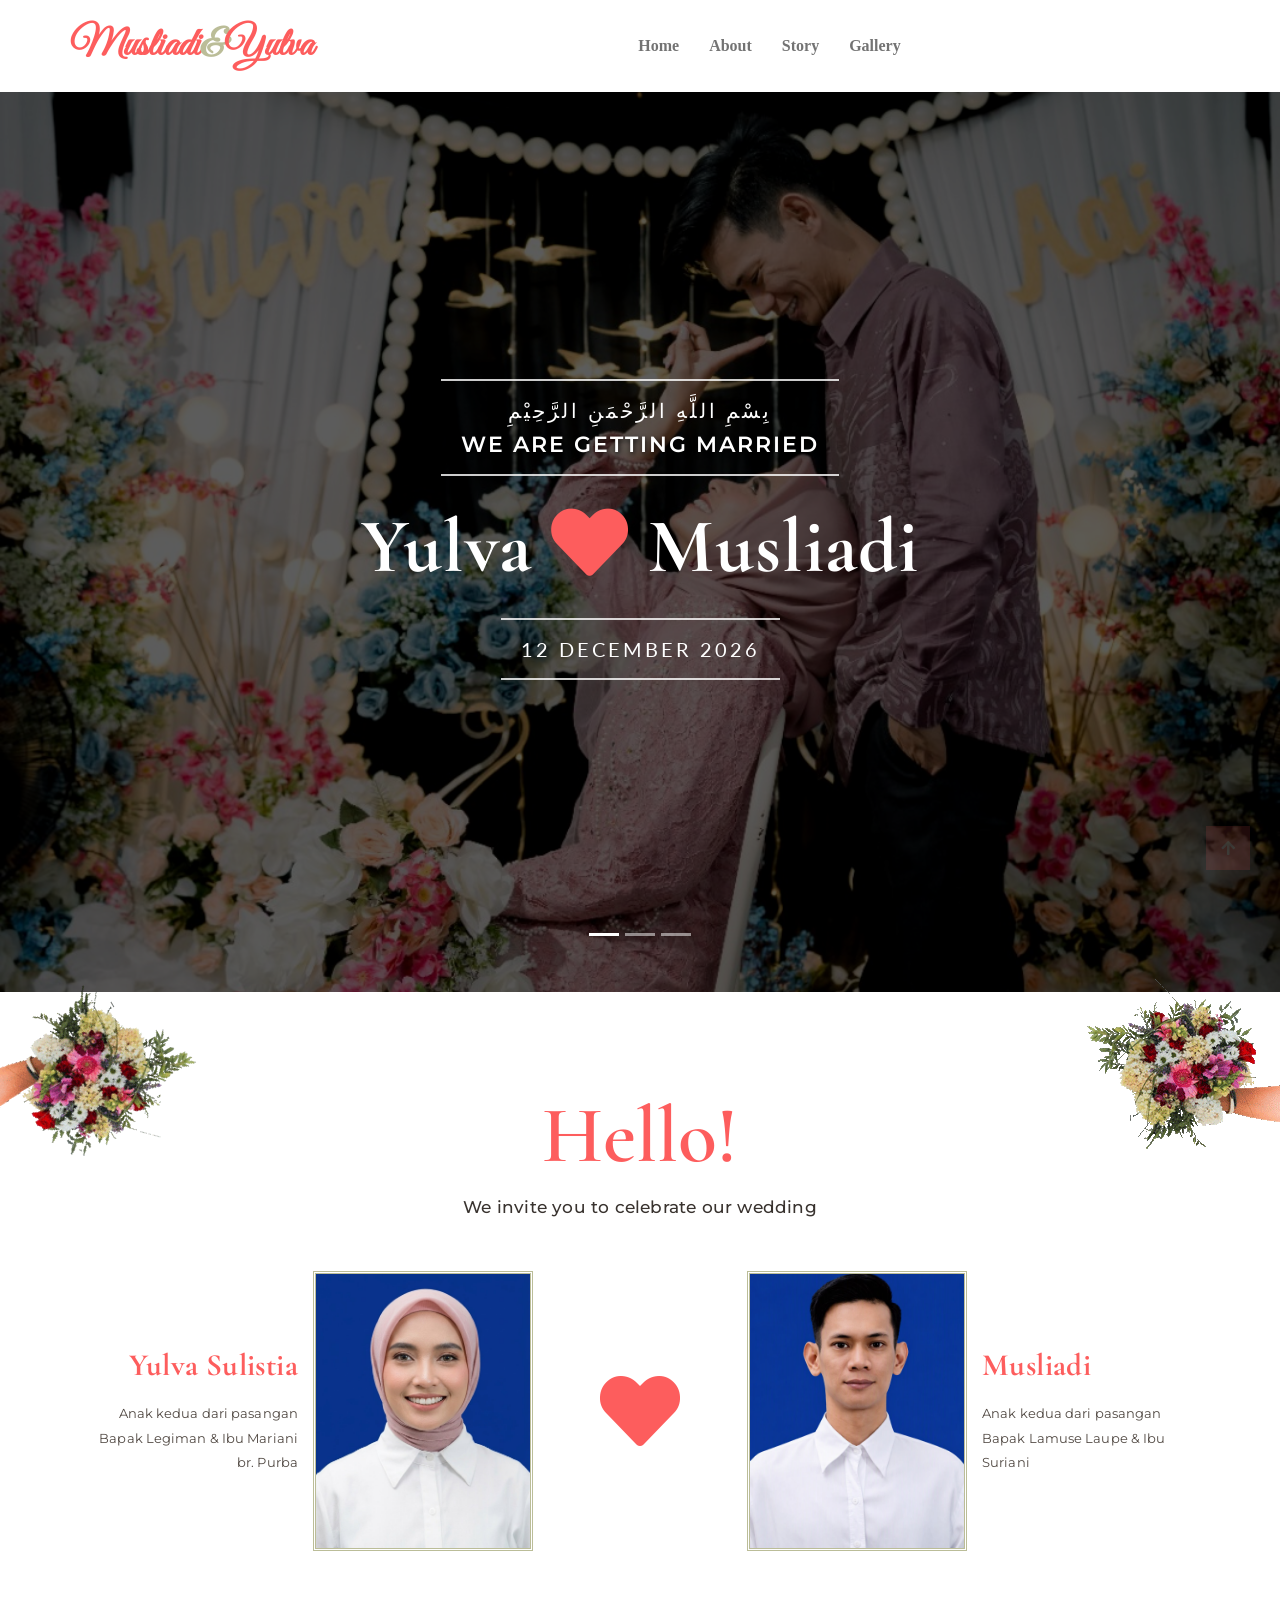
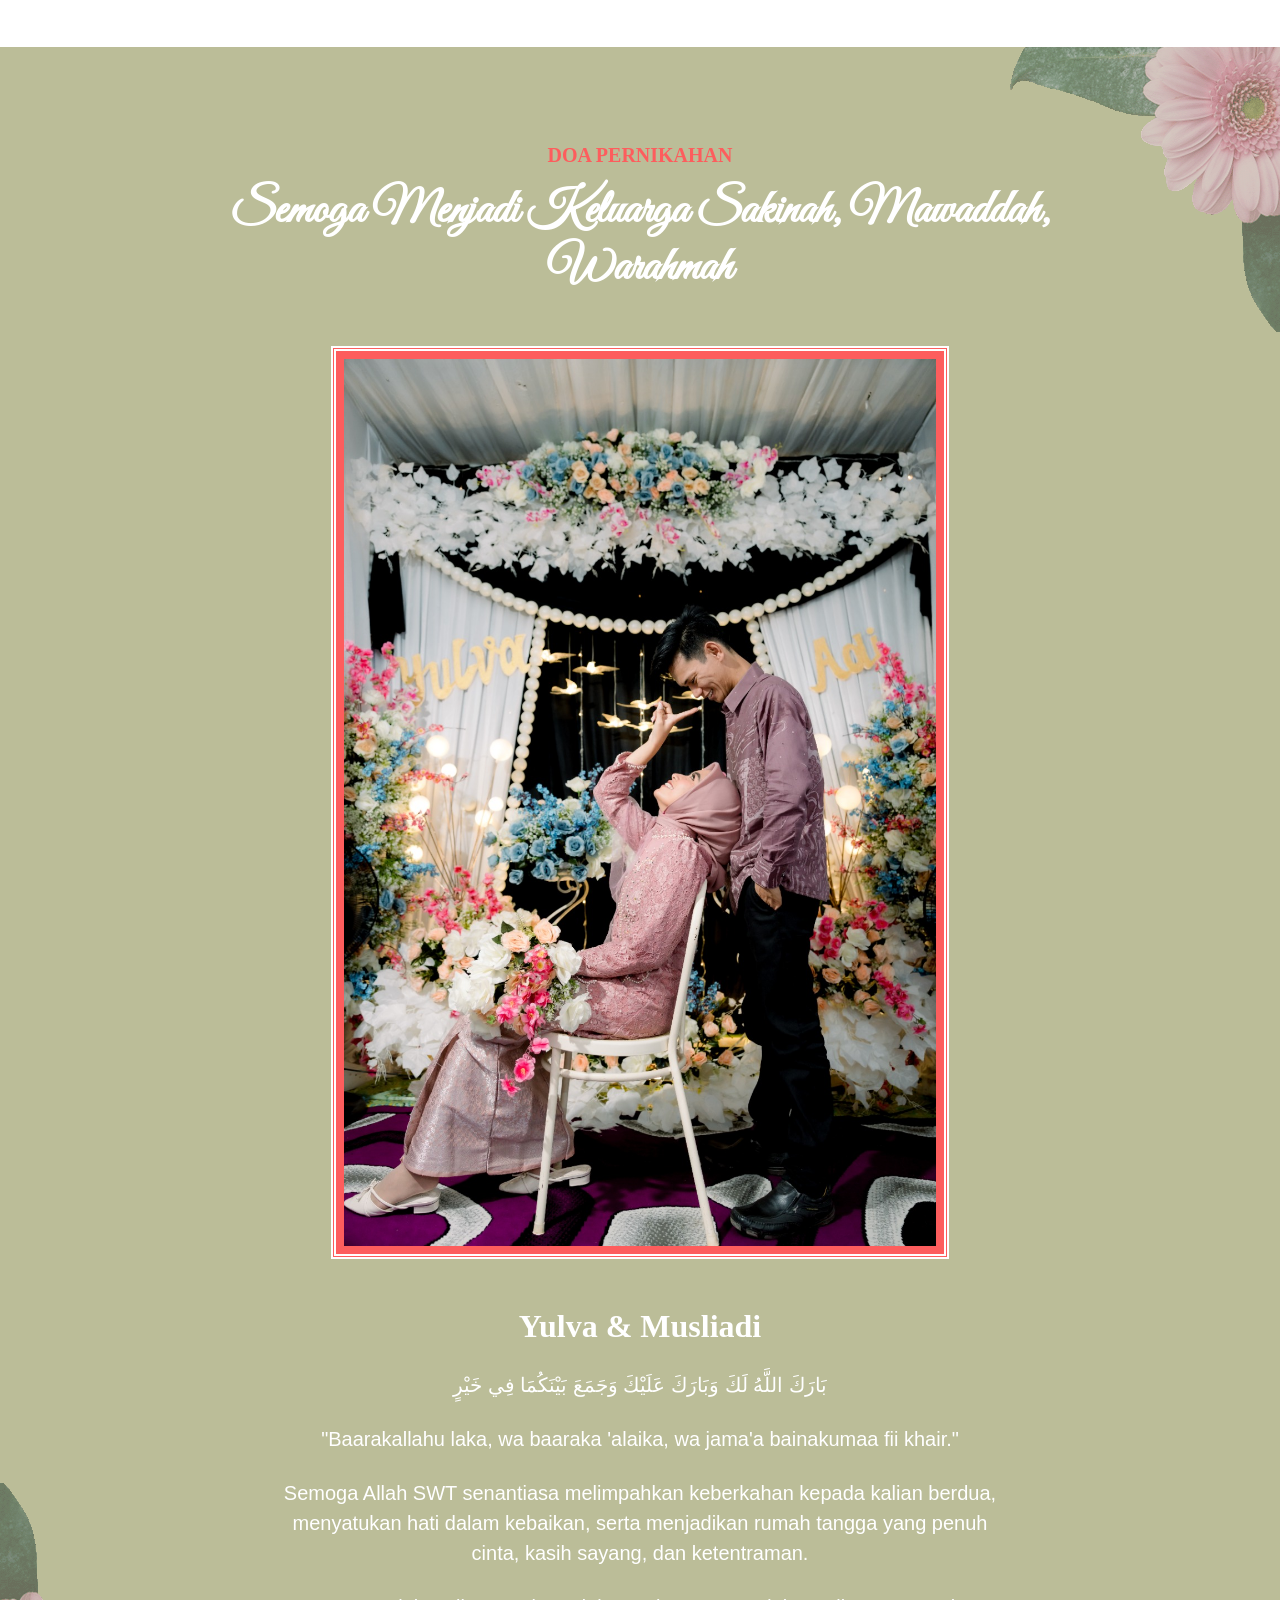
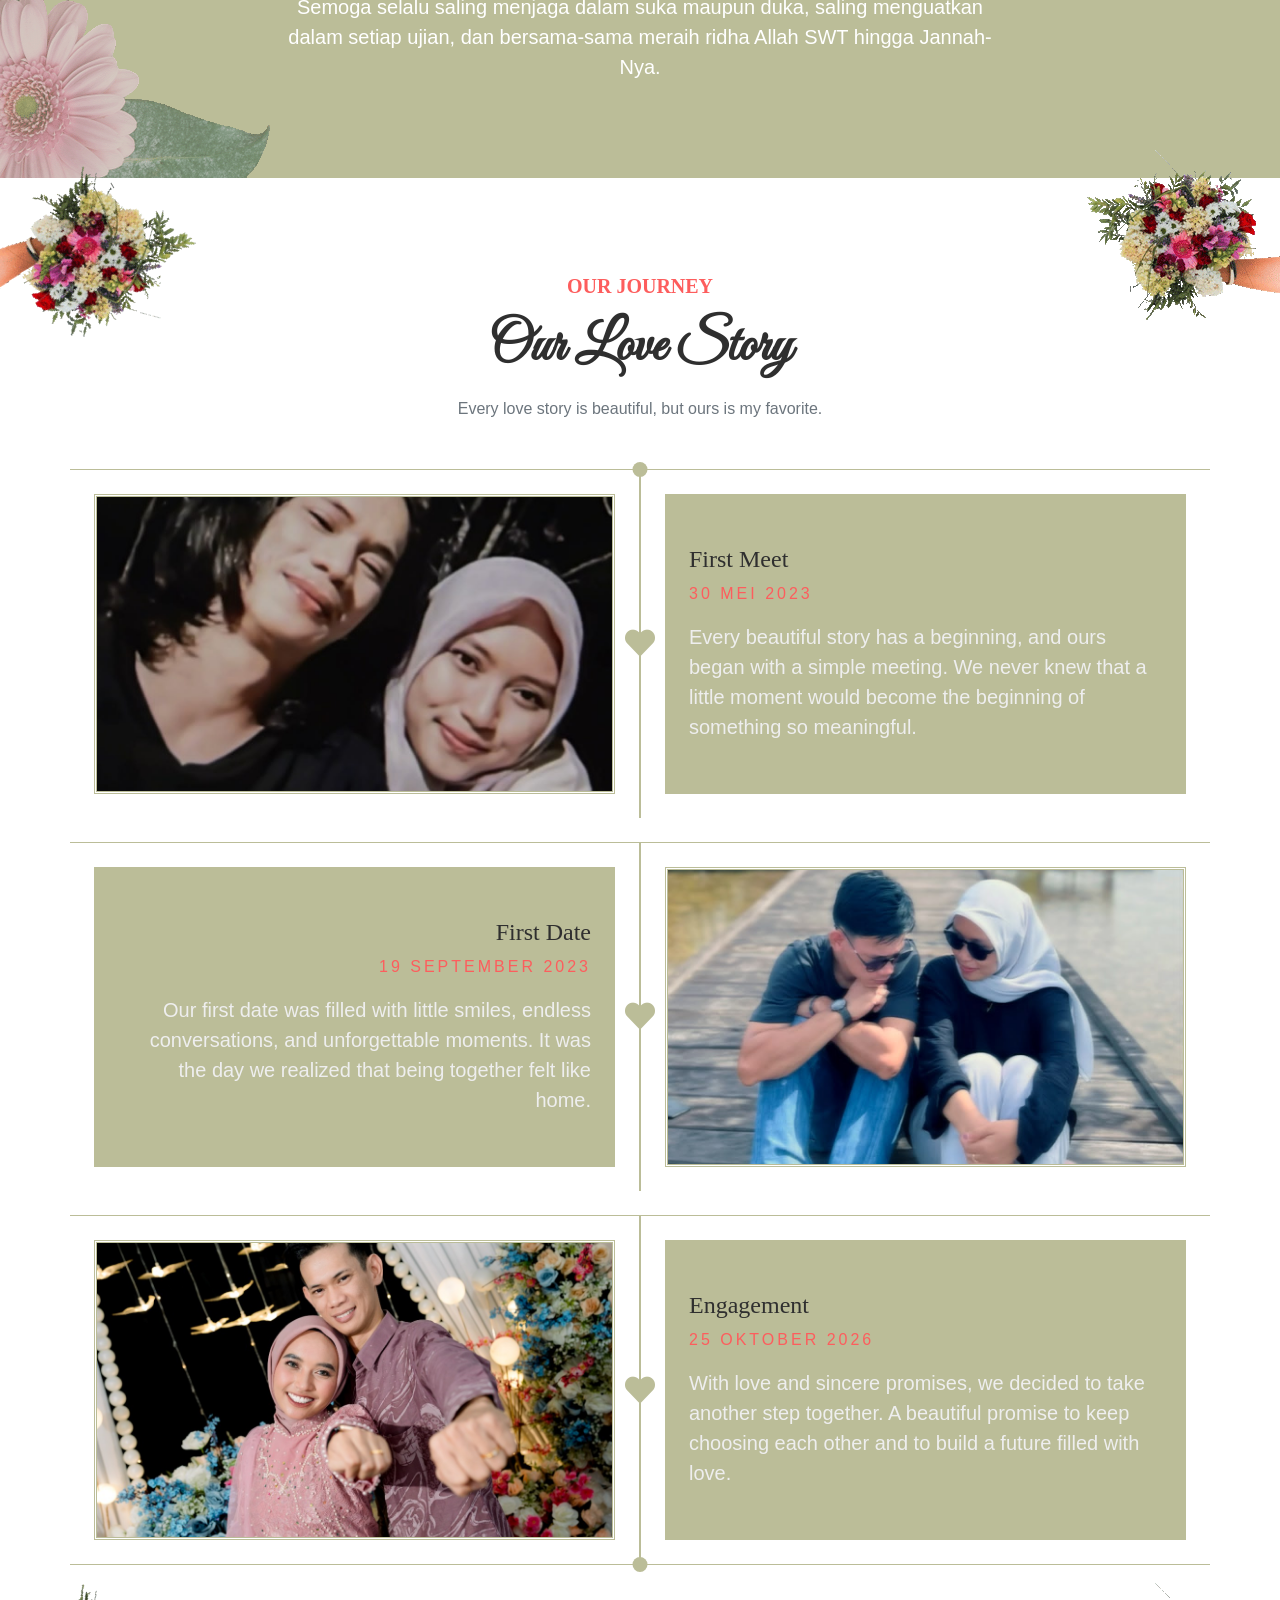
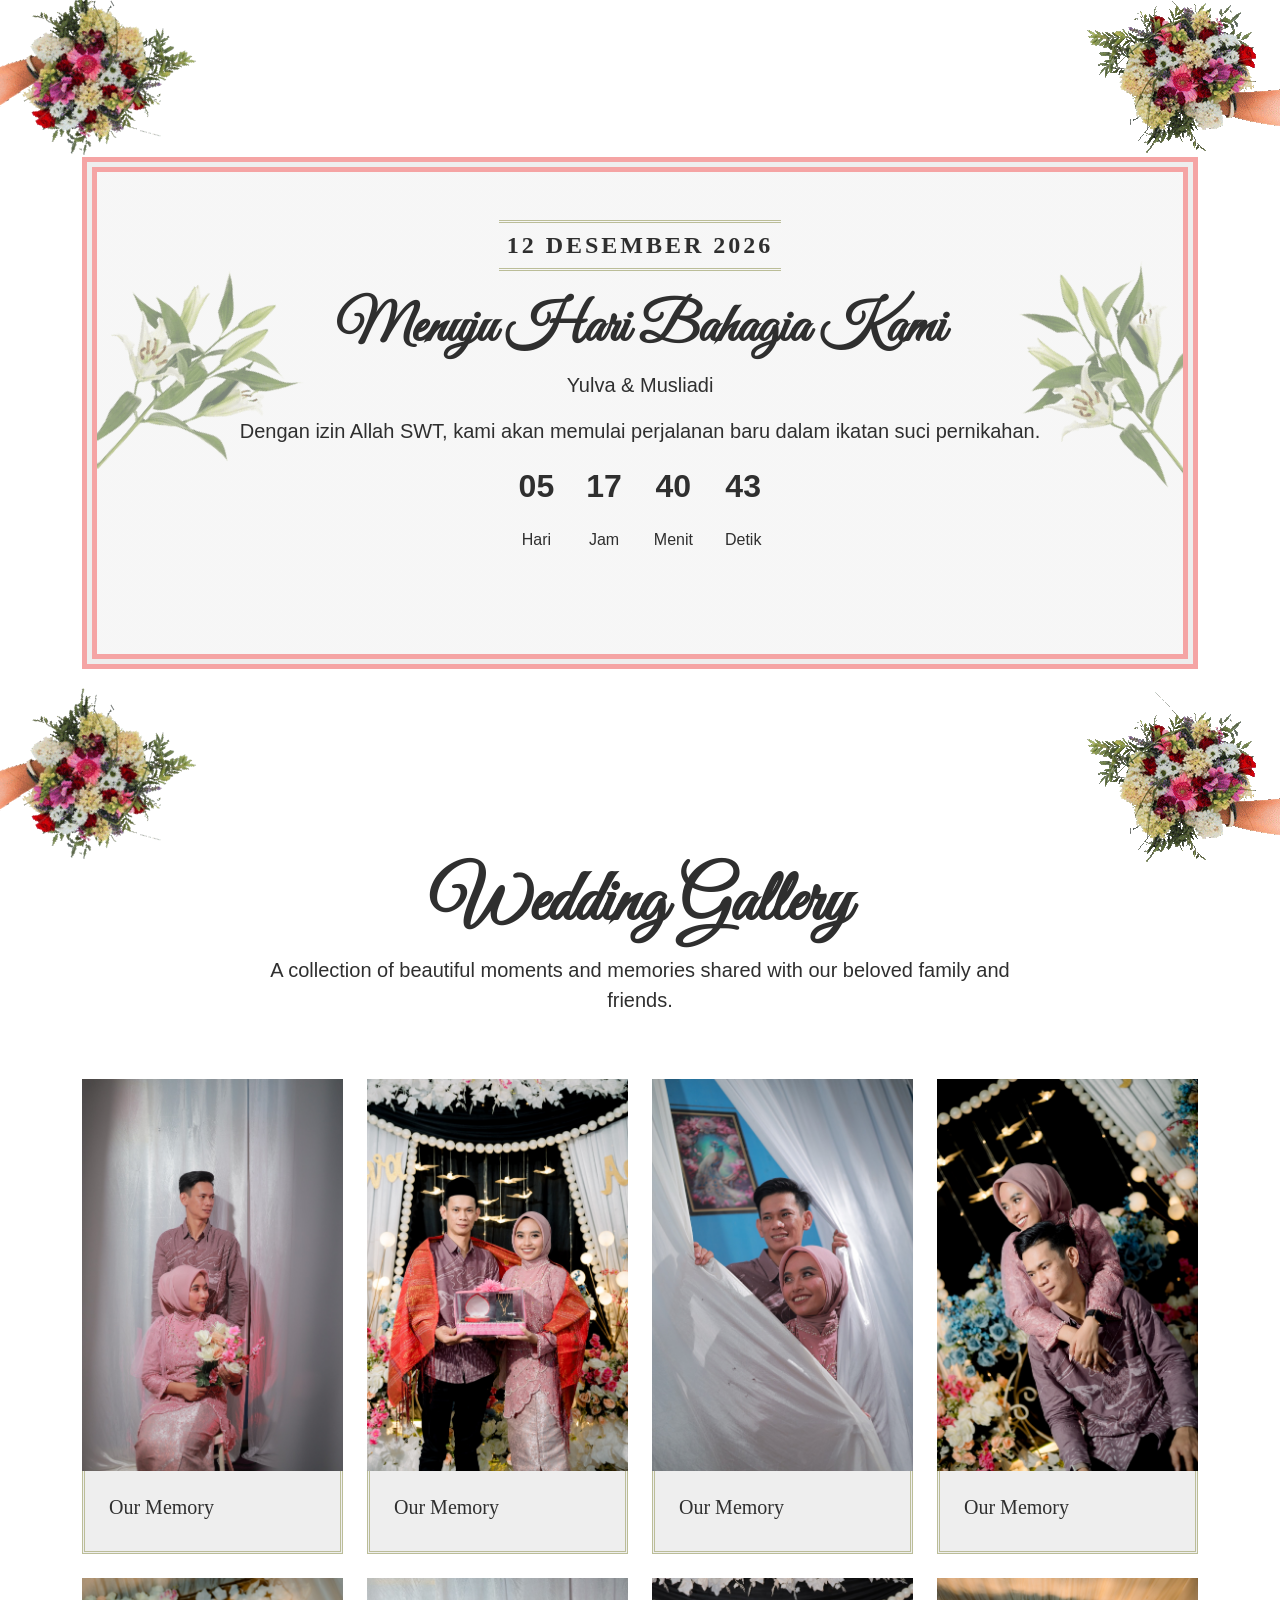
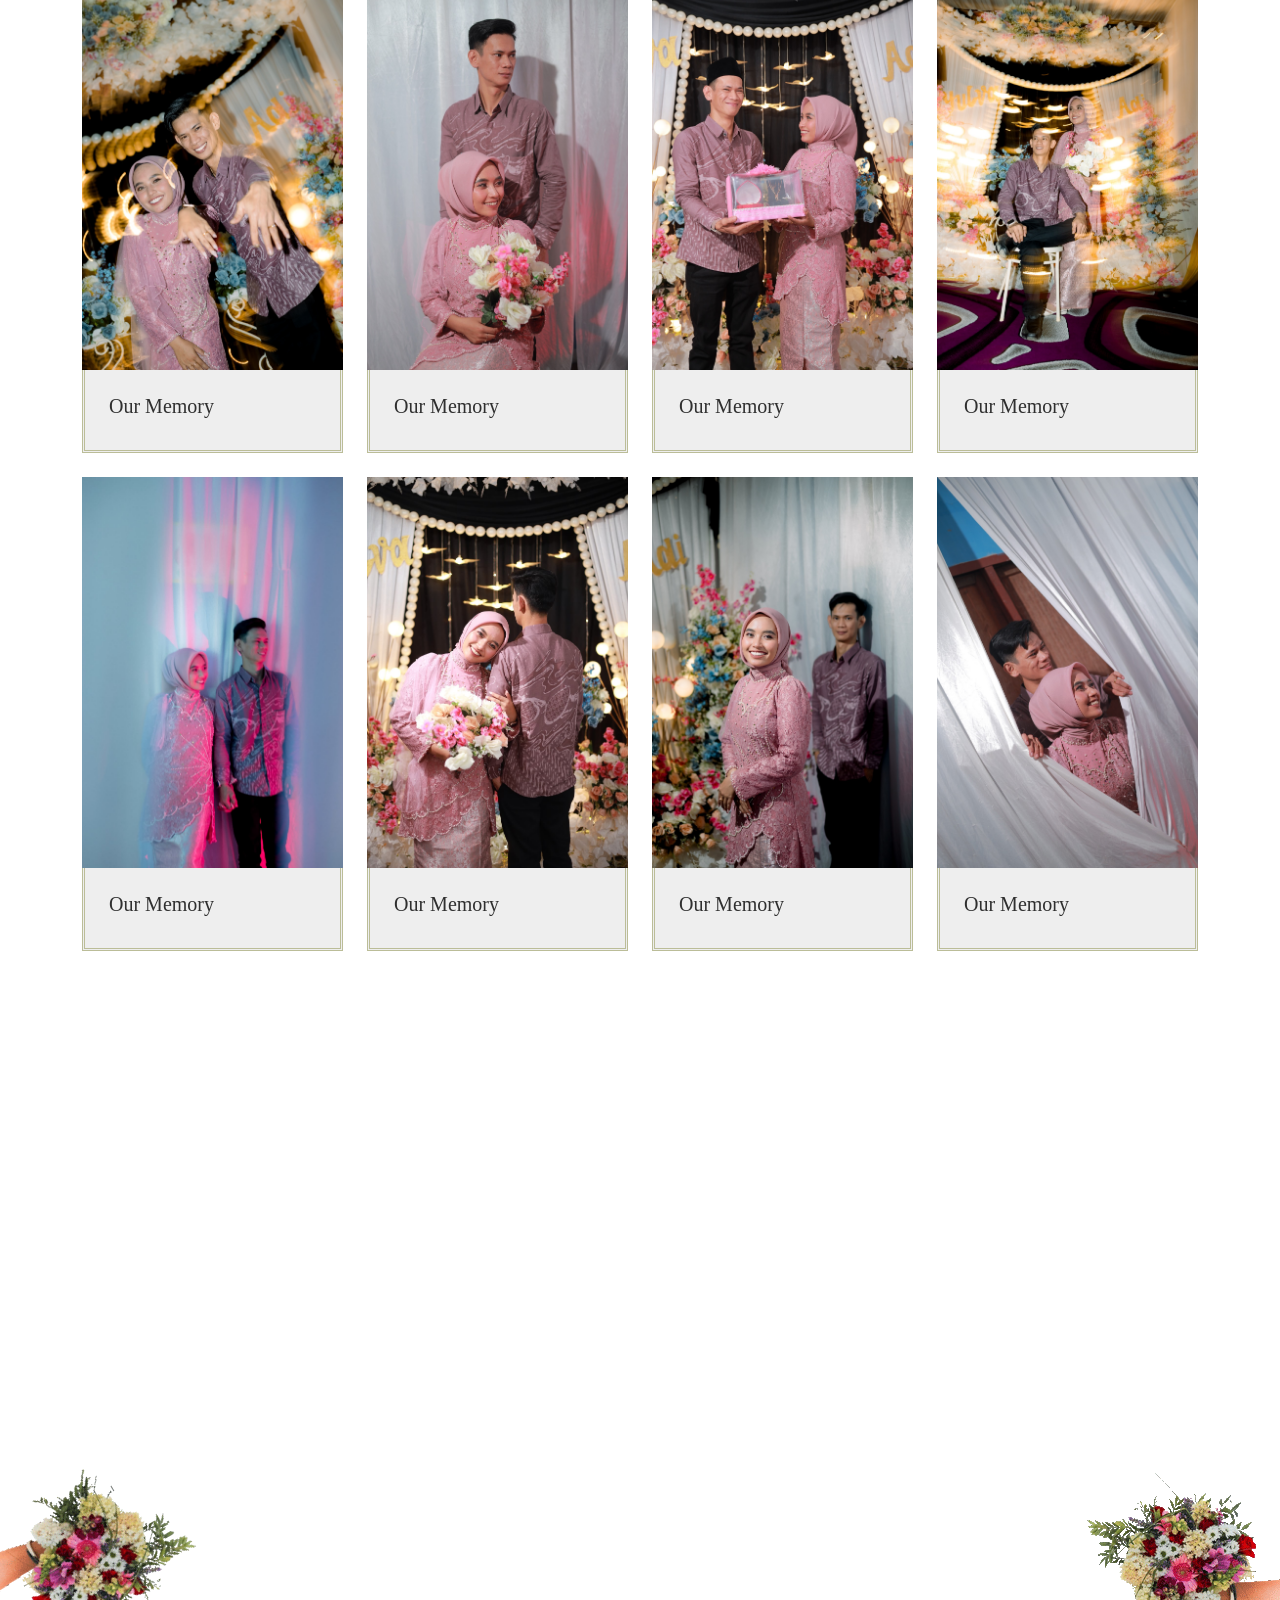
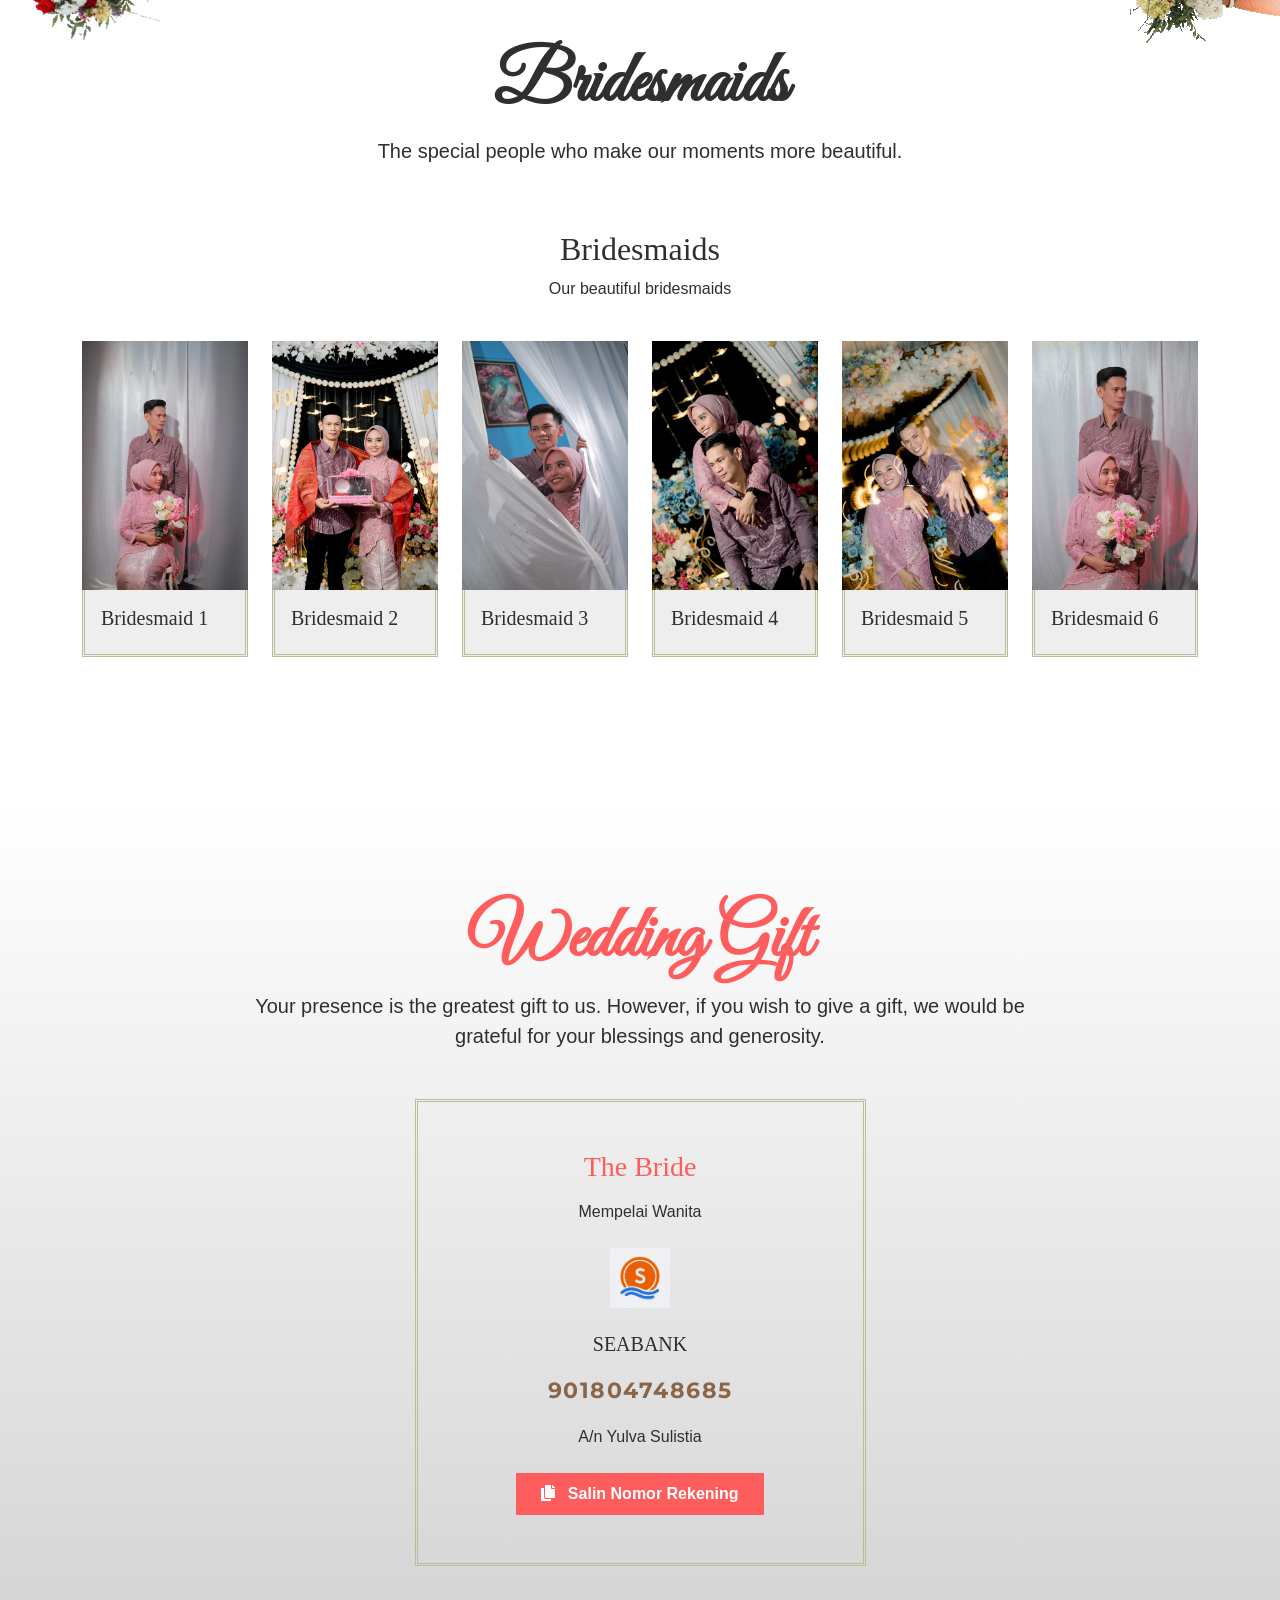
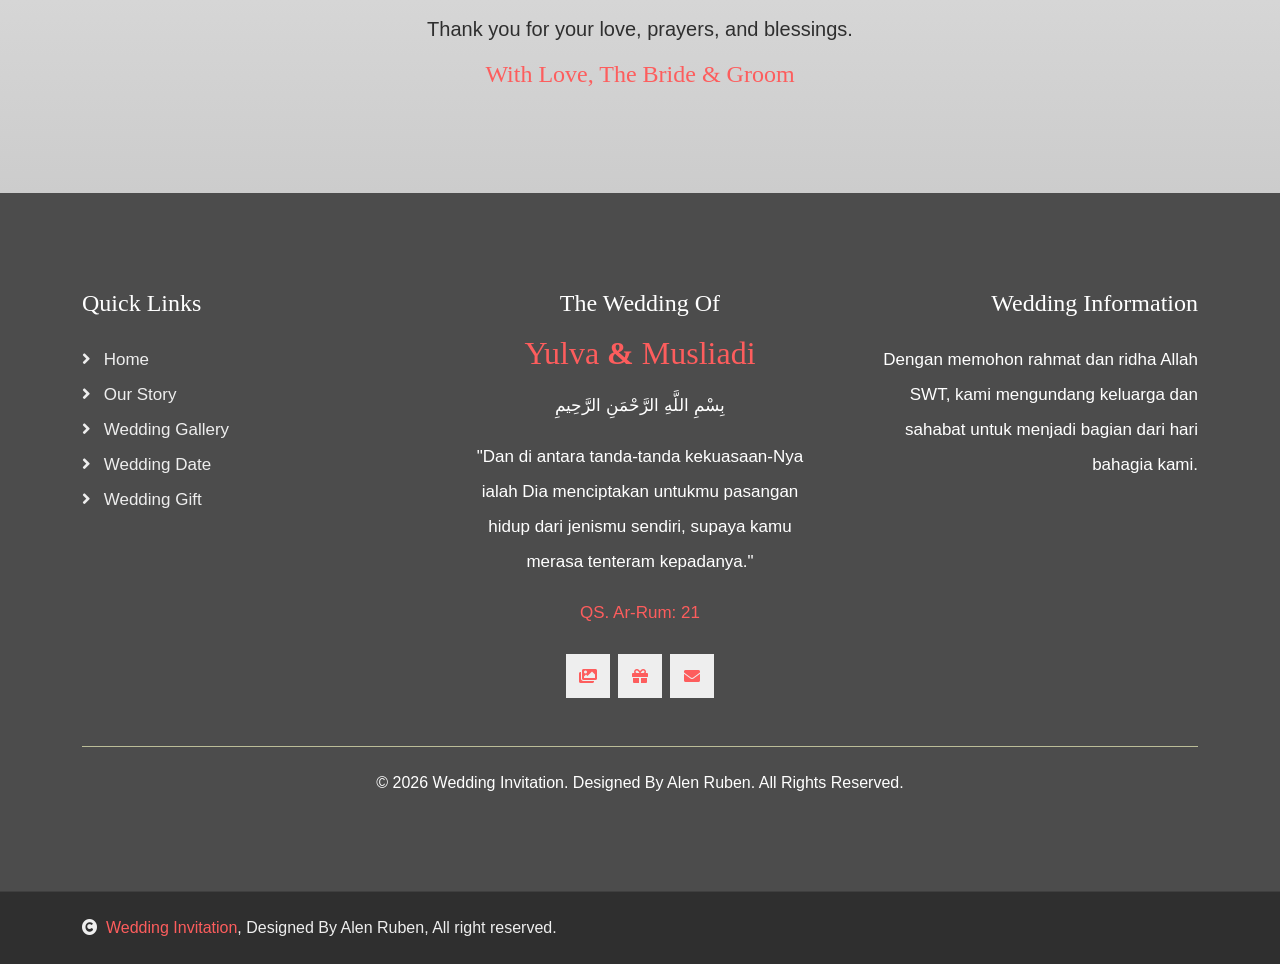
==== commit 1e2ee85e: "Update main.html" ====
--- a/main.html
+++ b/main.html
@@ -70,68 +70,6 @@
 
 
 
-        
-<!-- Guest Name Start -->
-
-<style>
-    .guest-greeting {
-        background: #fffaf7;
-        padding: 32px 15px 25px;
-        text-align: center;
-    }
-
-    /* Tulisan Kepada Yth. */
-    .guest-greeting .guest-label {
-        font-family: 'Lato', sans-serif;
-        color: #9b7653;
-        font-size: 15px;
-        font-weight: 400;
-        letter-spacing: 1px;
-        margin-bottom: 10px;
-    }
-
-    /* Nama tamu */
-    .guest-greeting .guest-name {
-        font-family: 'Cormorant Garamond', serif;
-        color: #8b6548;
-        font-size: clamp(30px, 5vw, 43px);
-        font-weight: 600;
-        line-height: 1.3;
-        margin: 0;
-        overflow-wrap: anywhere;
-    }
-
-    /* Tampilan HP */
-    @media (max-width: 576px) {
-        .guest-greeting {
-            padding: 25px 15px 20px;
-        }
-
-        .guest-greeting .guest-name {
-            font-size: 32px;
-        }
-
-        .guest-greeting .guest-label {
-            font-size: 13px;
-        }
-    }
-</style>
-
-<section class="guest-greeting" aria-label="Nama tamu undangan">
-
-    <p class="guest-label">Kepada Yth.</p>
-
-    <h2 class="guest-name" id="guestName">
-        Tamu Undangan
-    </h2>
-
-    <p class="guest-label mt-2 mb-0">
-        Dengan hormat, kami mengundang Anda
-    </p>
-
-</section>
-
-<!-- Guest Name End -->
 
 
         <!-- Carousel Start -->
@@ -1854,4 +1792,4 @@
     <script src="js/main.js"></script>
     </body>
 
-</html>+</html>
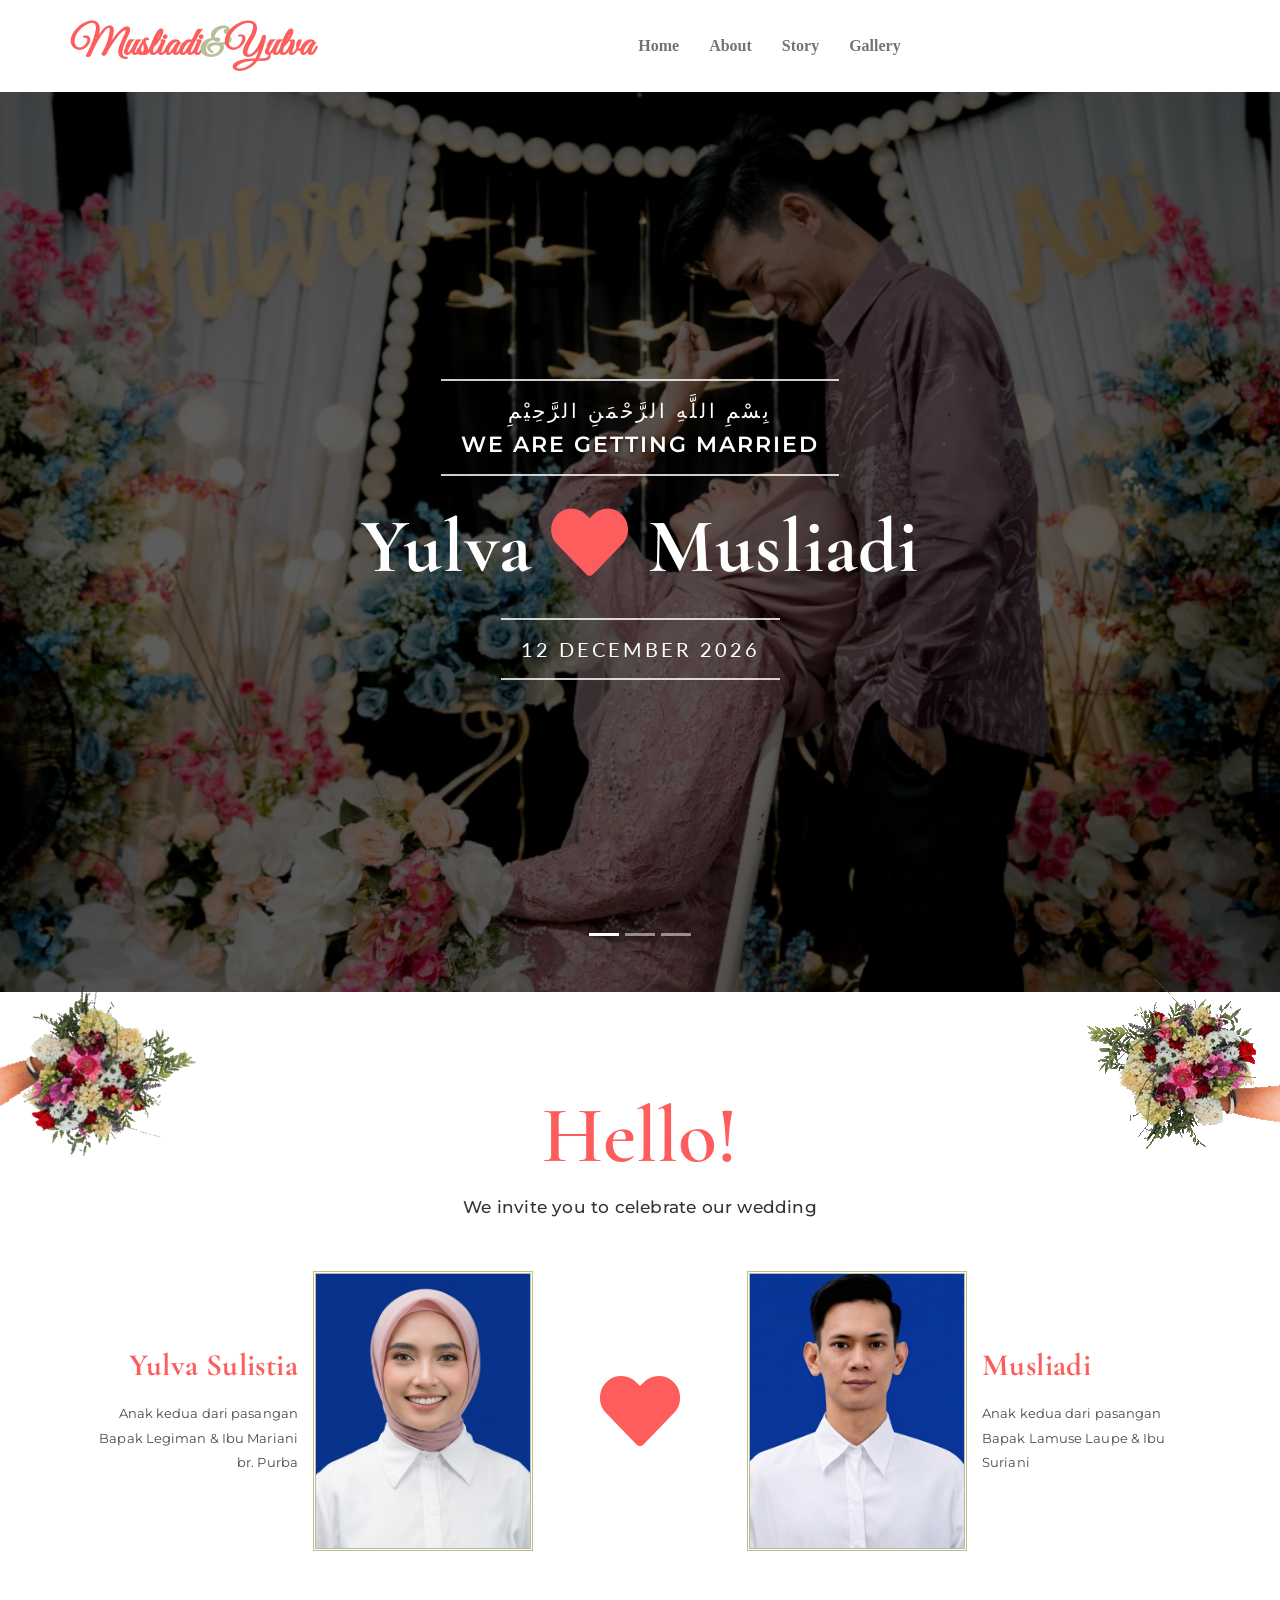
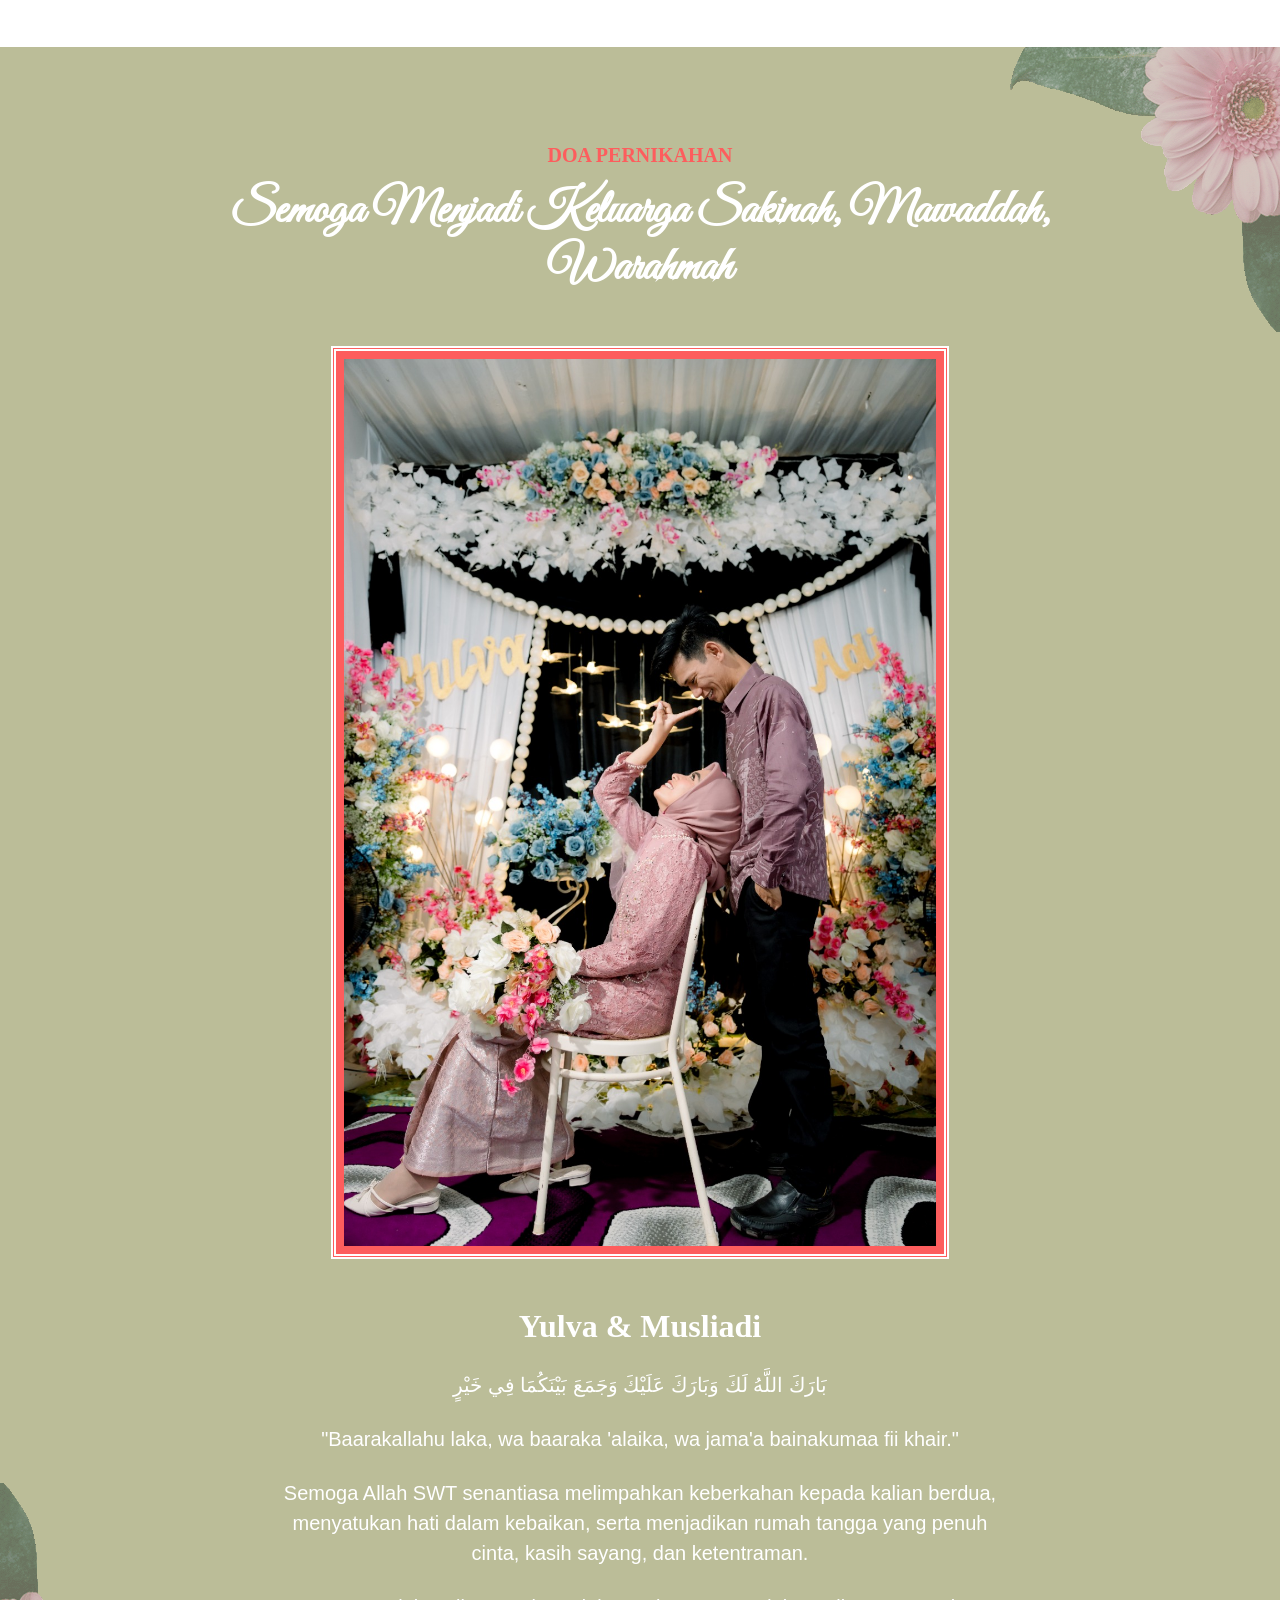
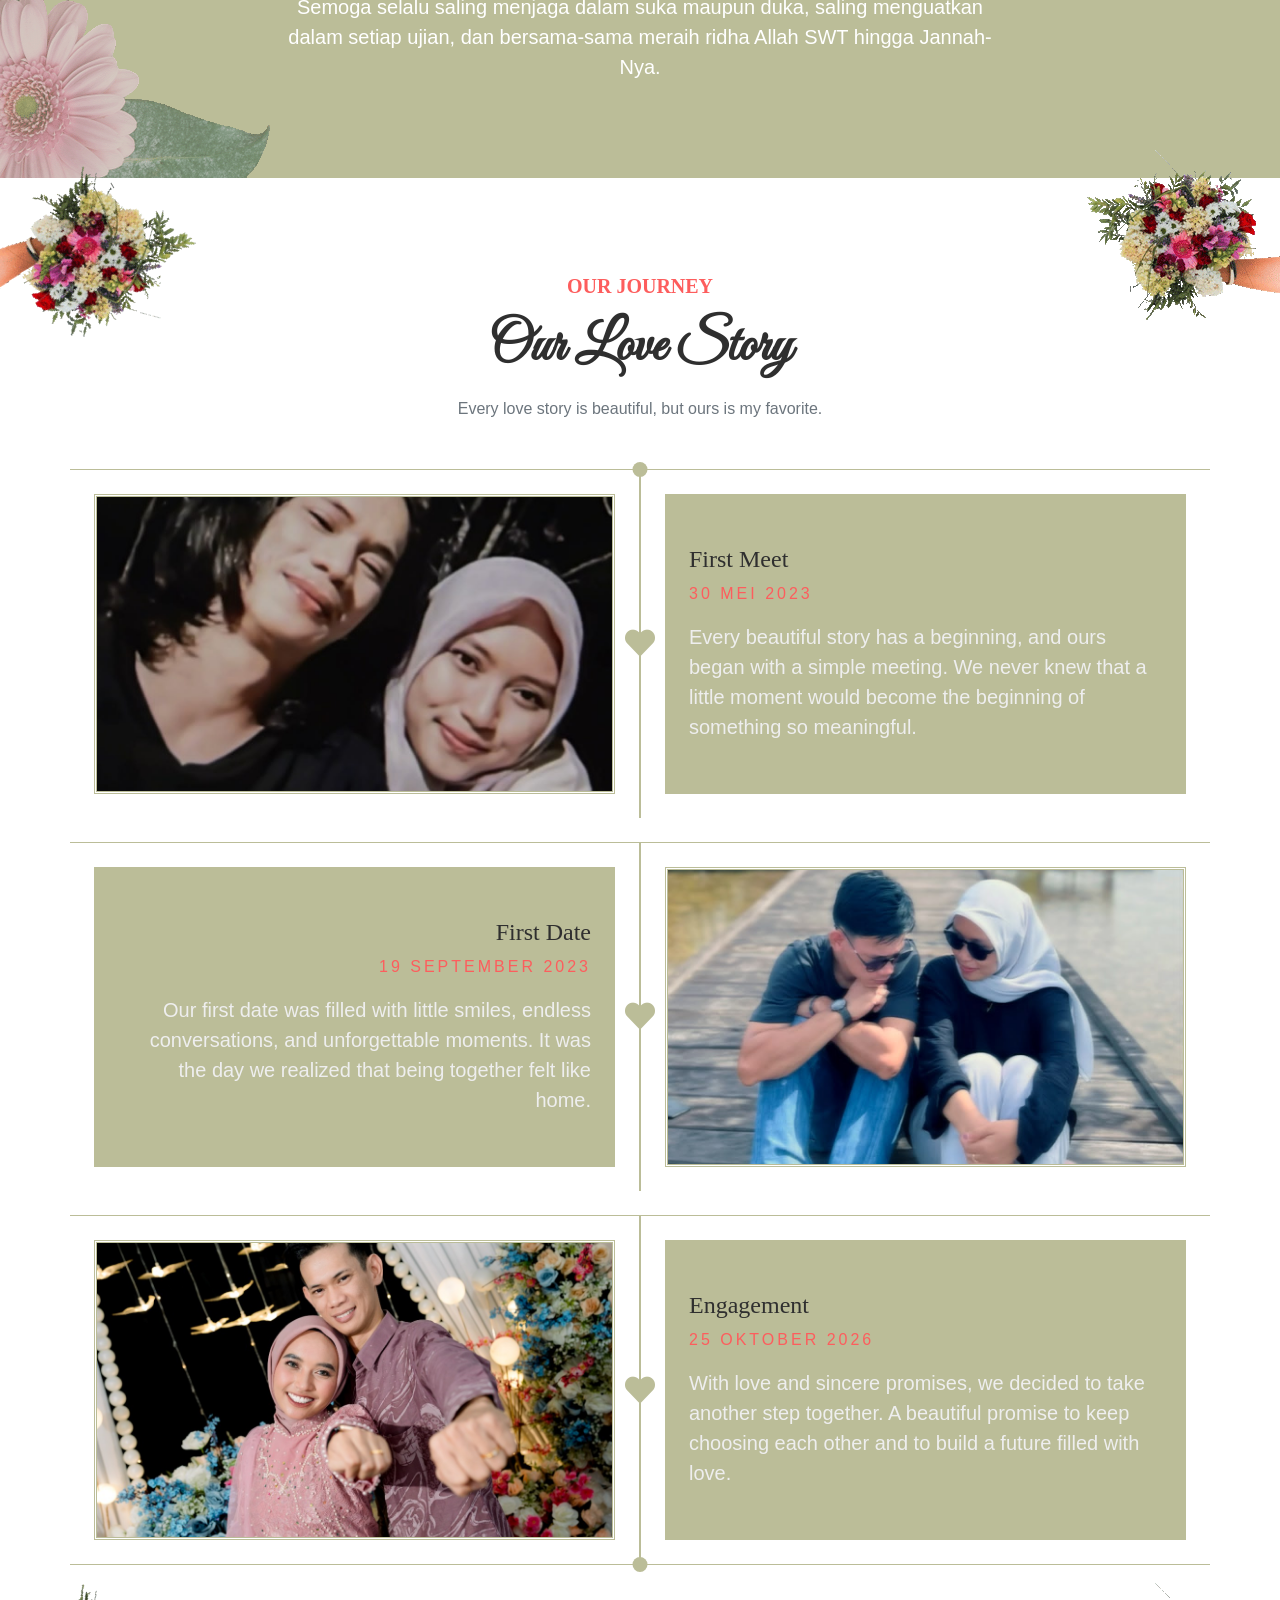
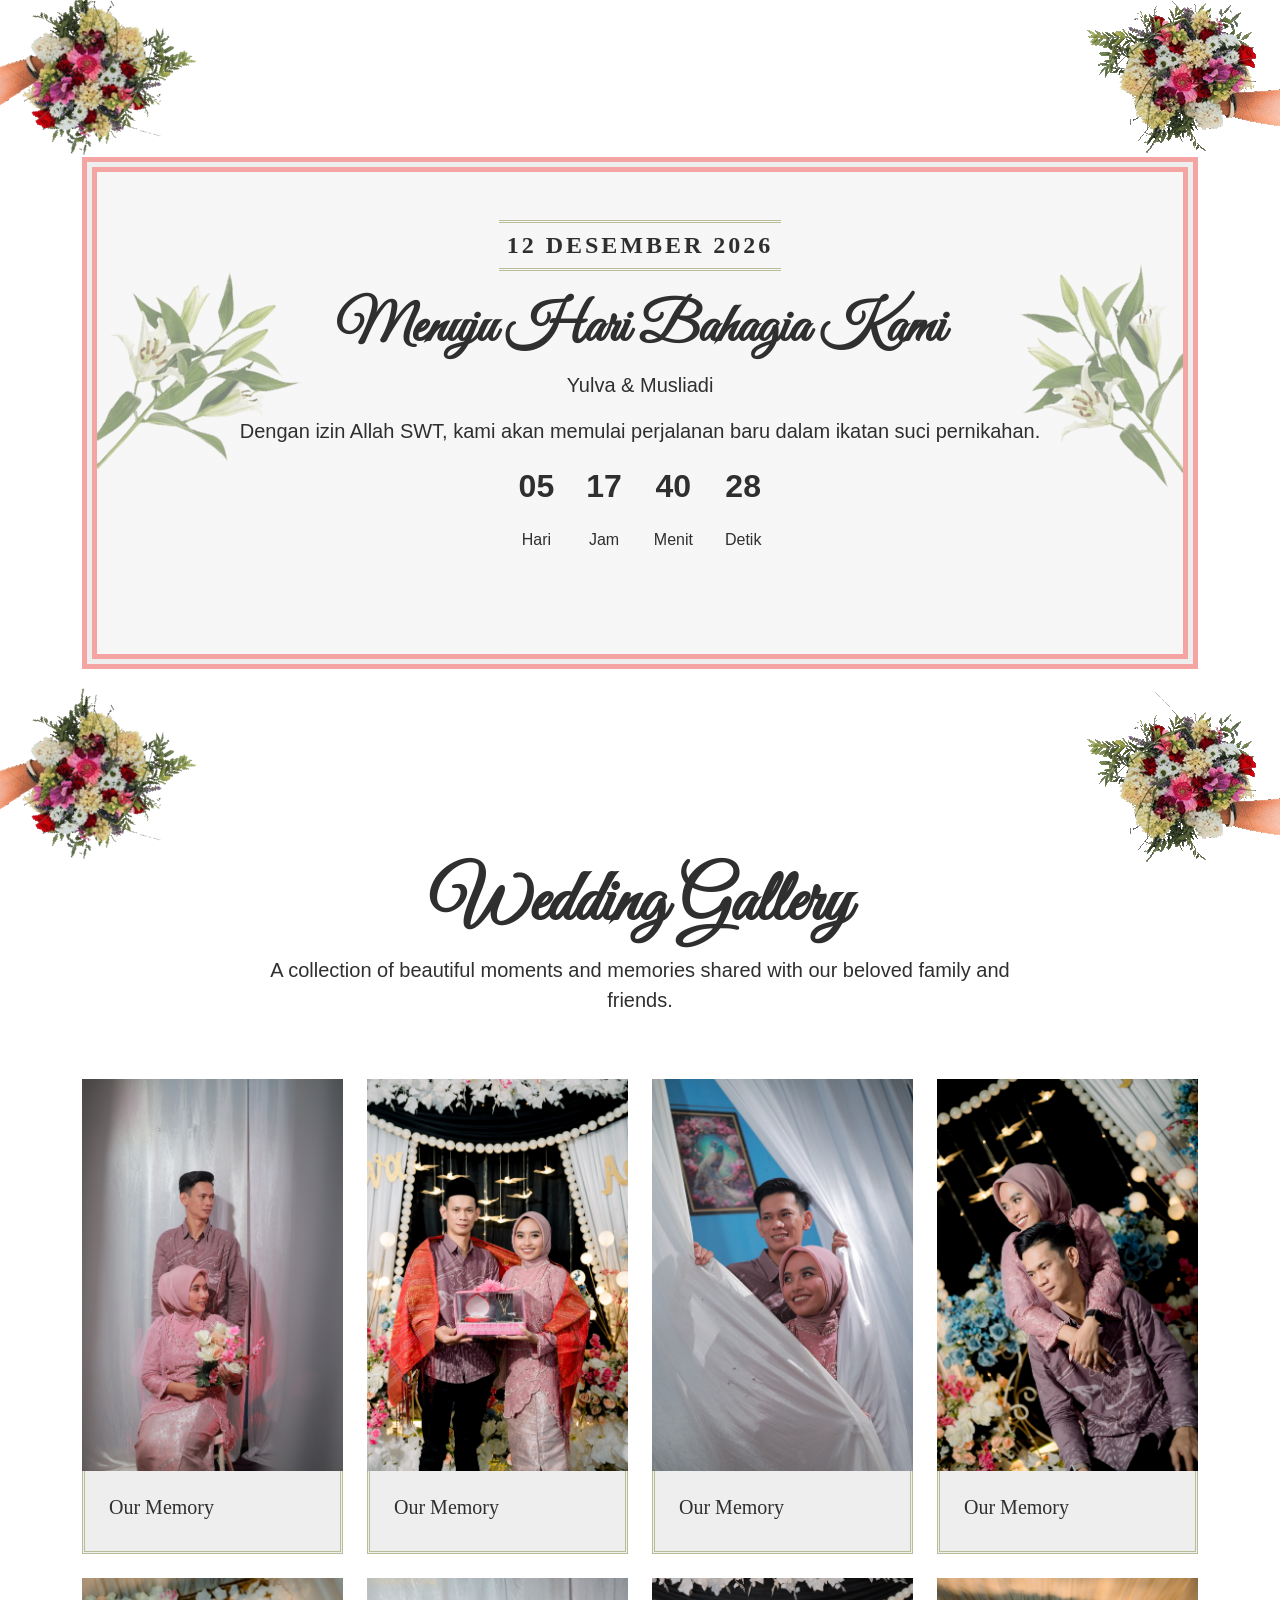
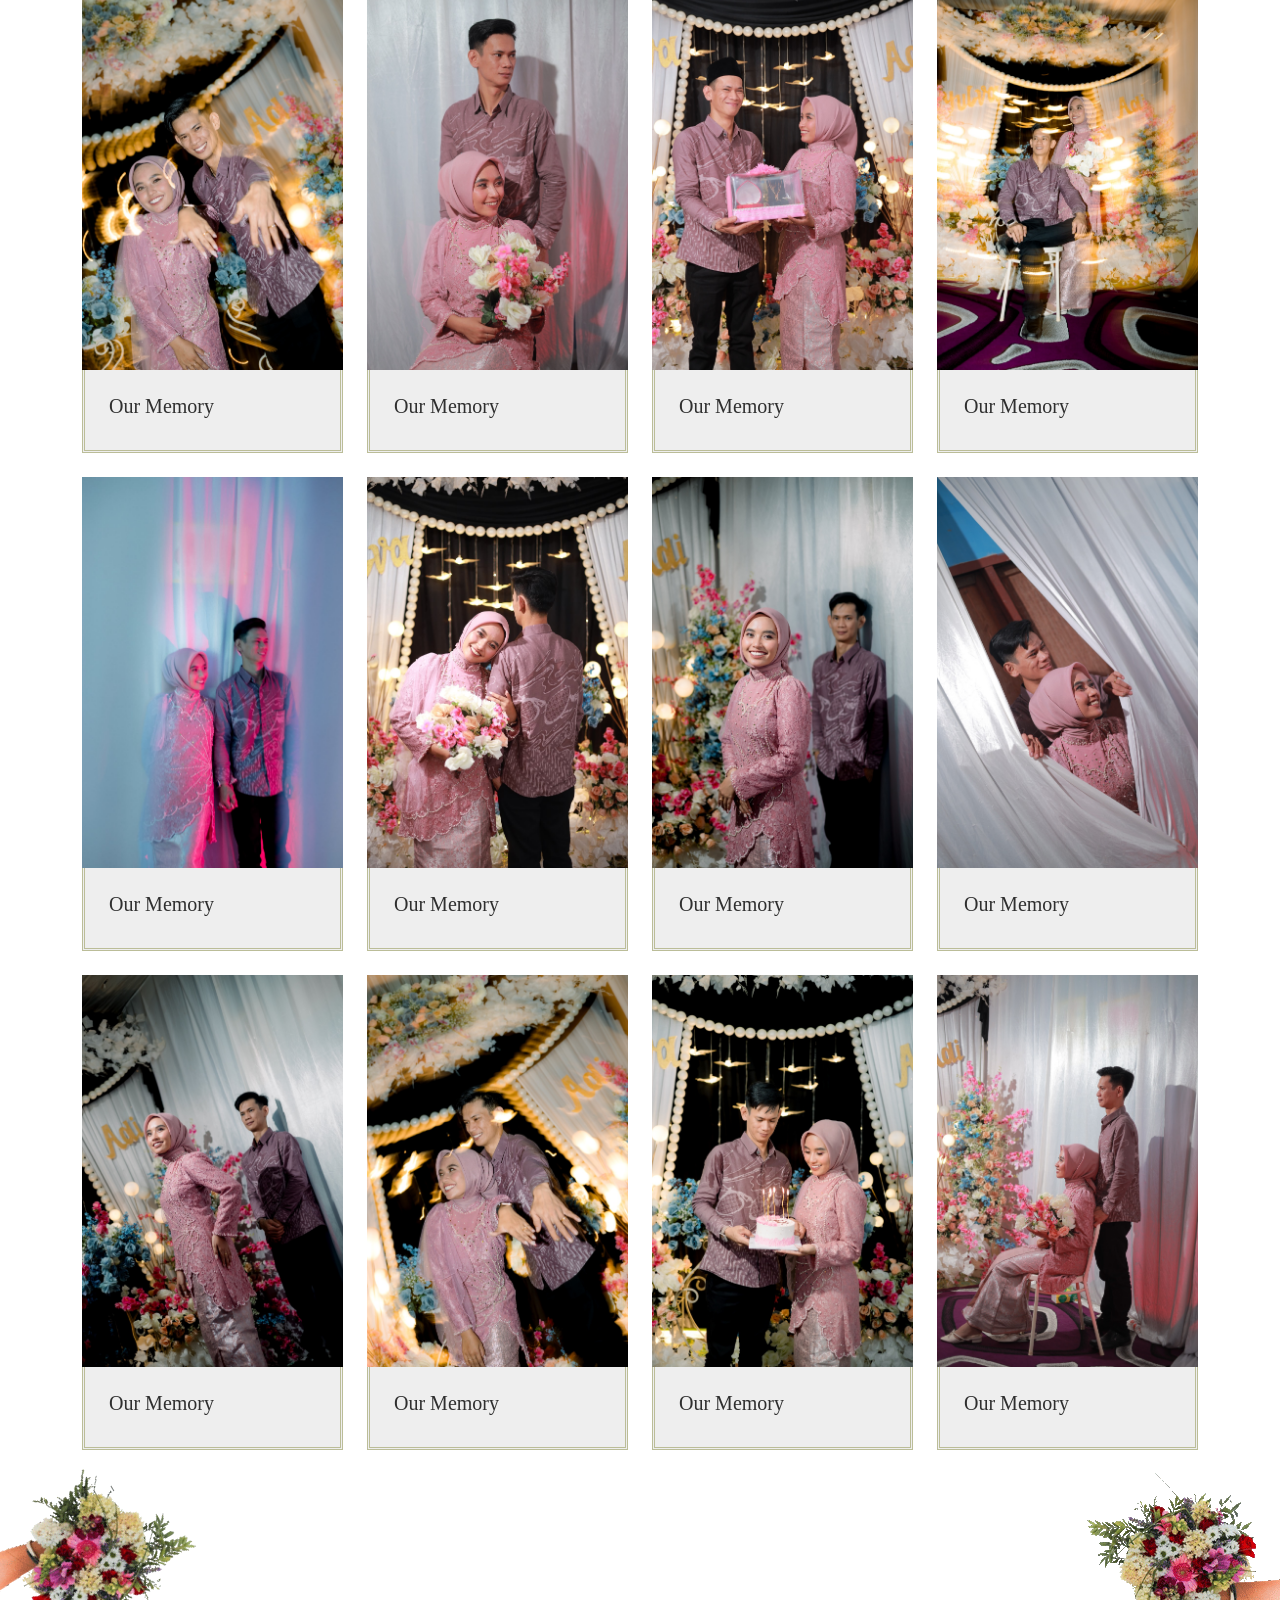
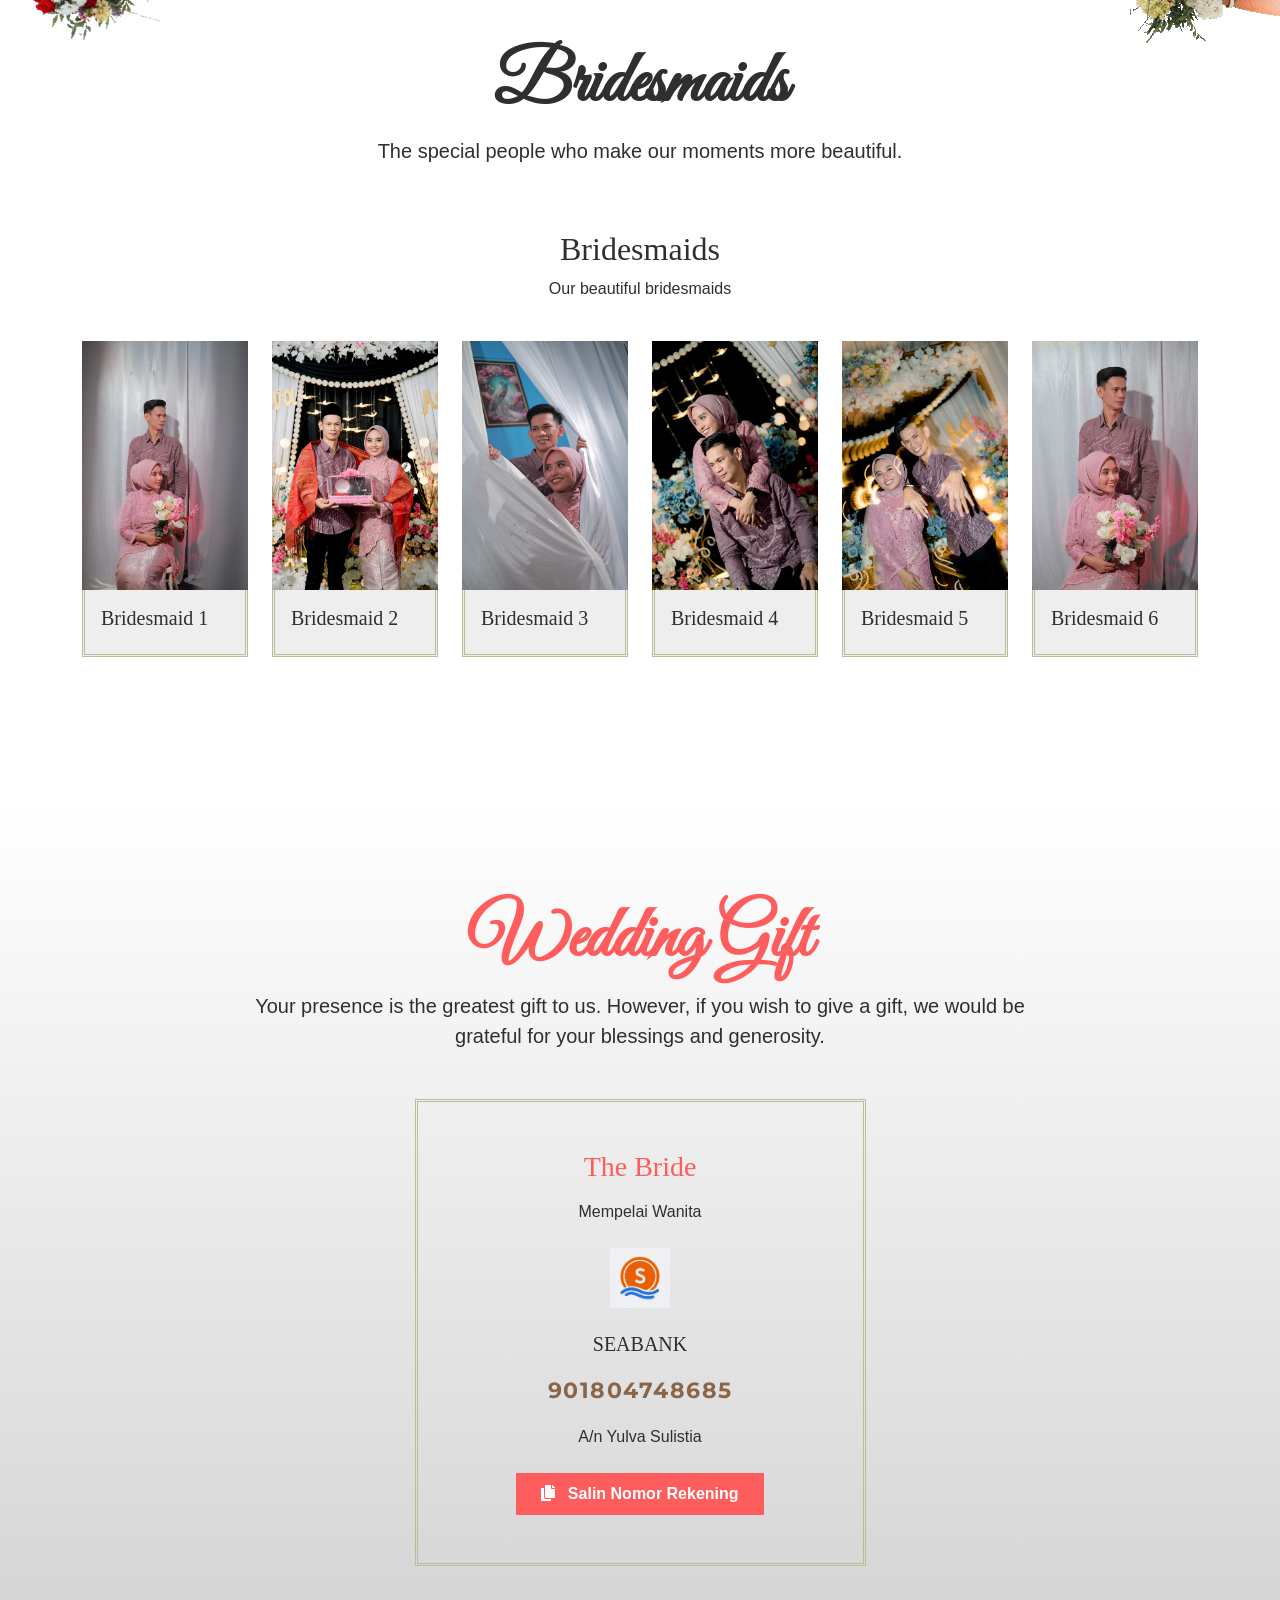
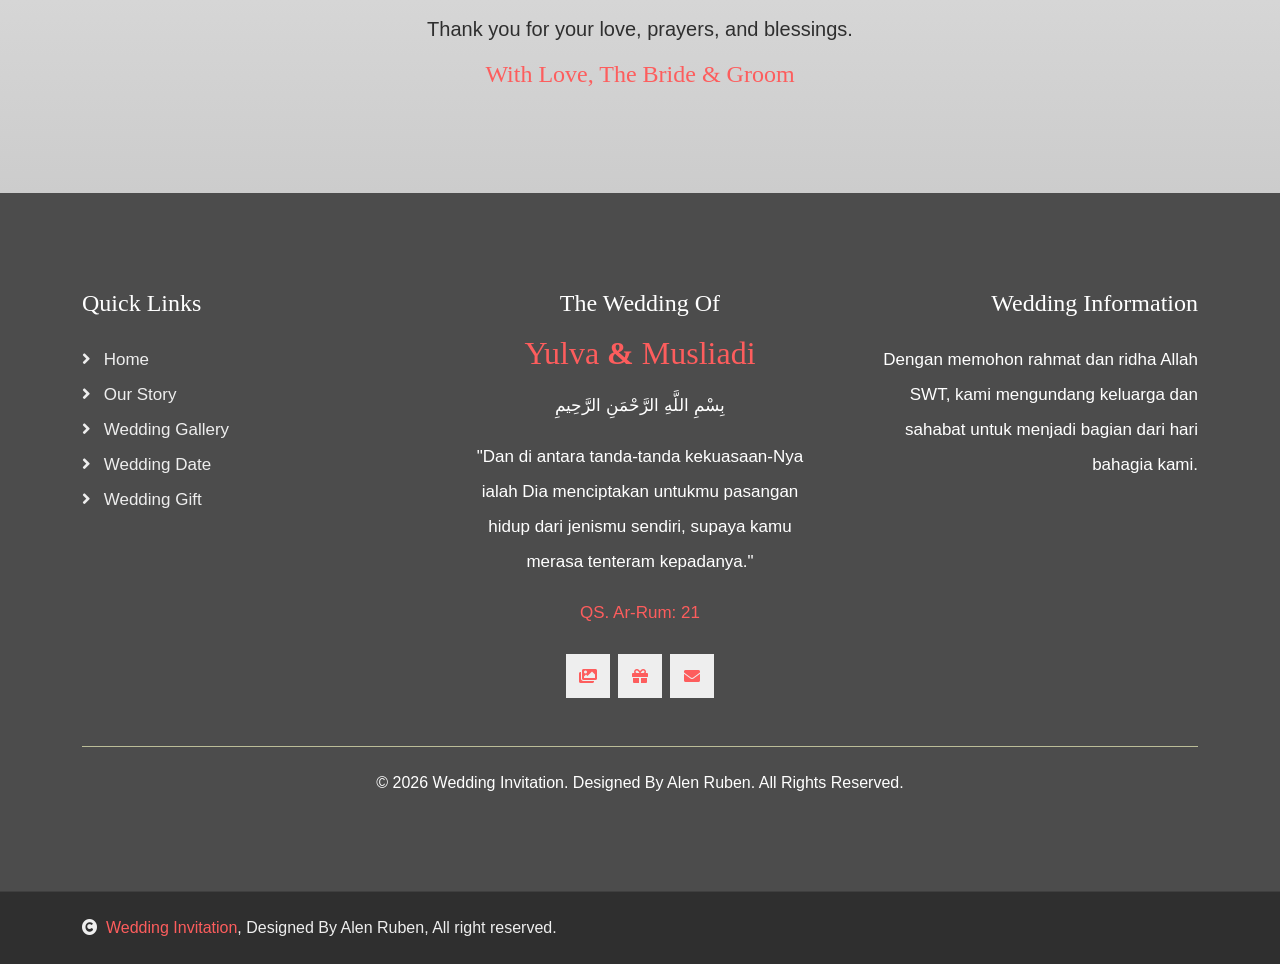
==== commit f21667cd: "Update main.html" ====
--- a/main.html
+++ b/main.html
@@ -1709,18 +1709,7 @@
         <a href="#" class="btn btn-primary btn-primary-outline-0 btn-md-square back-to-top"><i class="fa fa-arrow-up"></i></a>   
 
         
-    <!-- Menampilkan nama tamu berdasarkan parameter URL ?to= -->
-    <script>
-        (function () {
-            const params = new URLSearchParams(window.location.search);
-            const guestName = params.get("to");
-            const guestNameElement = document.getElementById("guestName");
-
-            if (guestNameElement && guestName && guestName.trim() !== "") {
-                guestNameElement.textContent = guestName.trim();
-            }
-        })();
-    </script>
+    
 
     <!-- Background Wedding Music -->
     <!-- Simpan file MP3 di folder music dengan nama wedding-song.mp3 -->
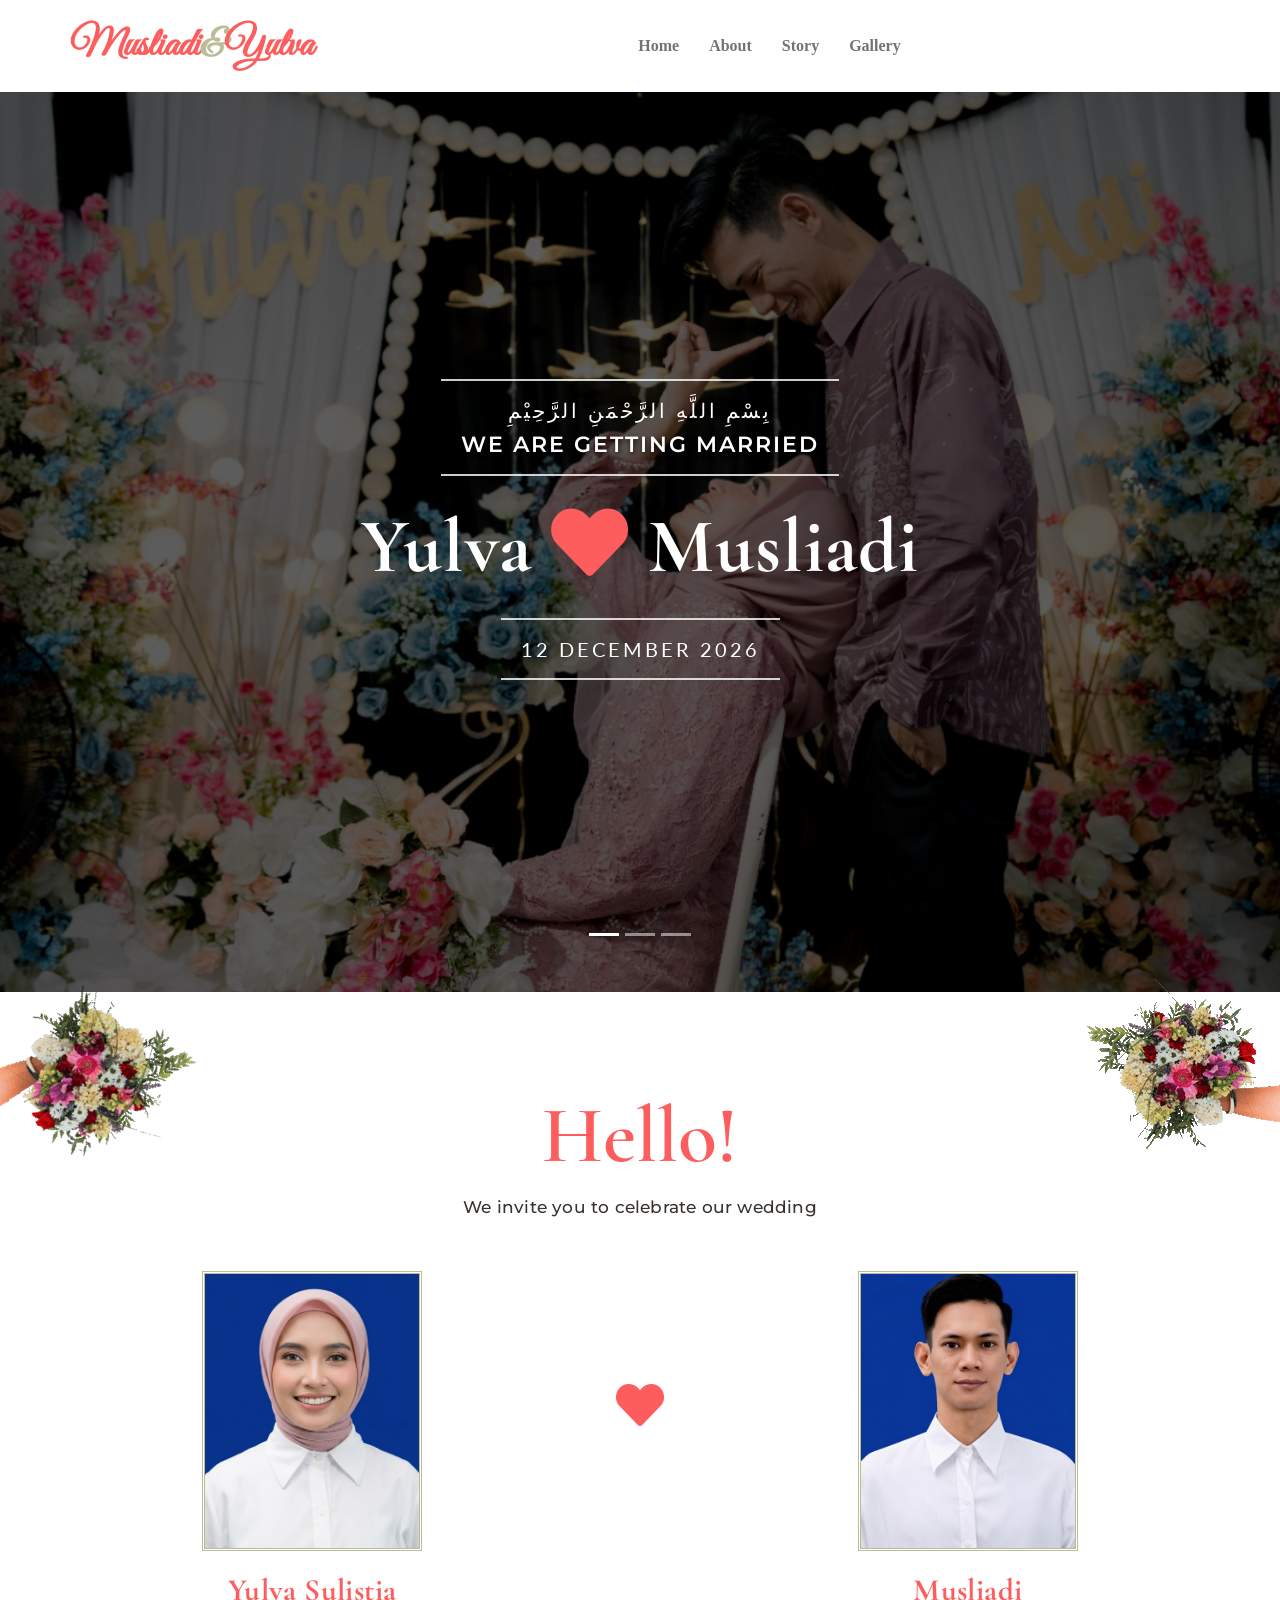
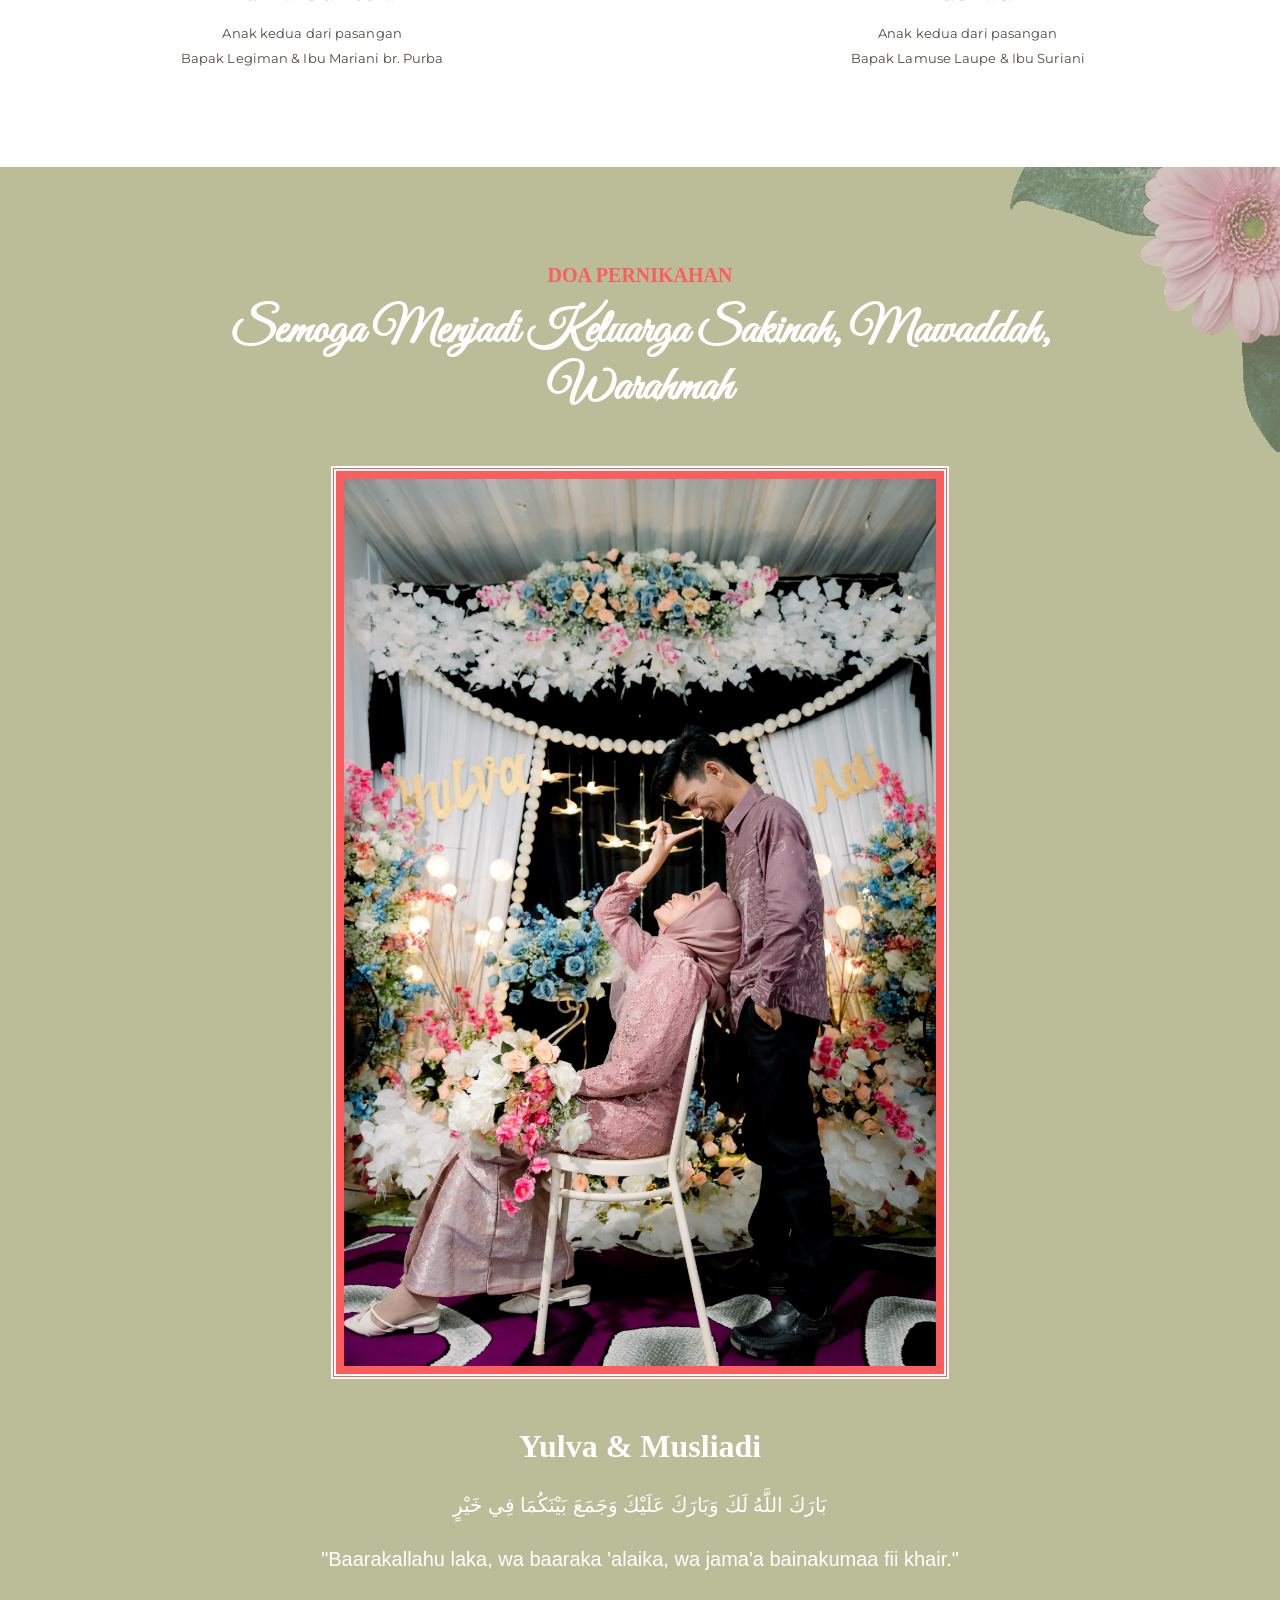
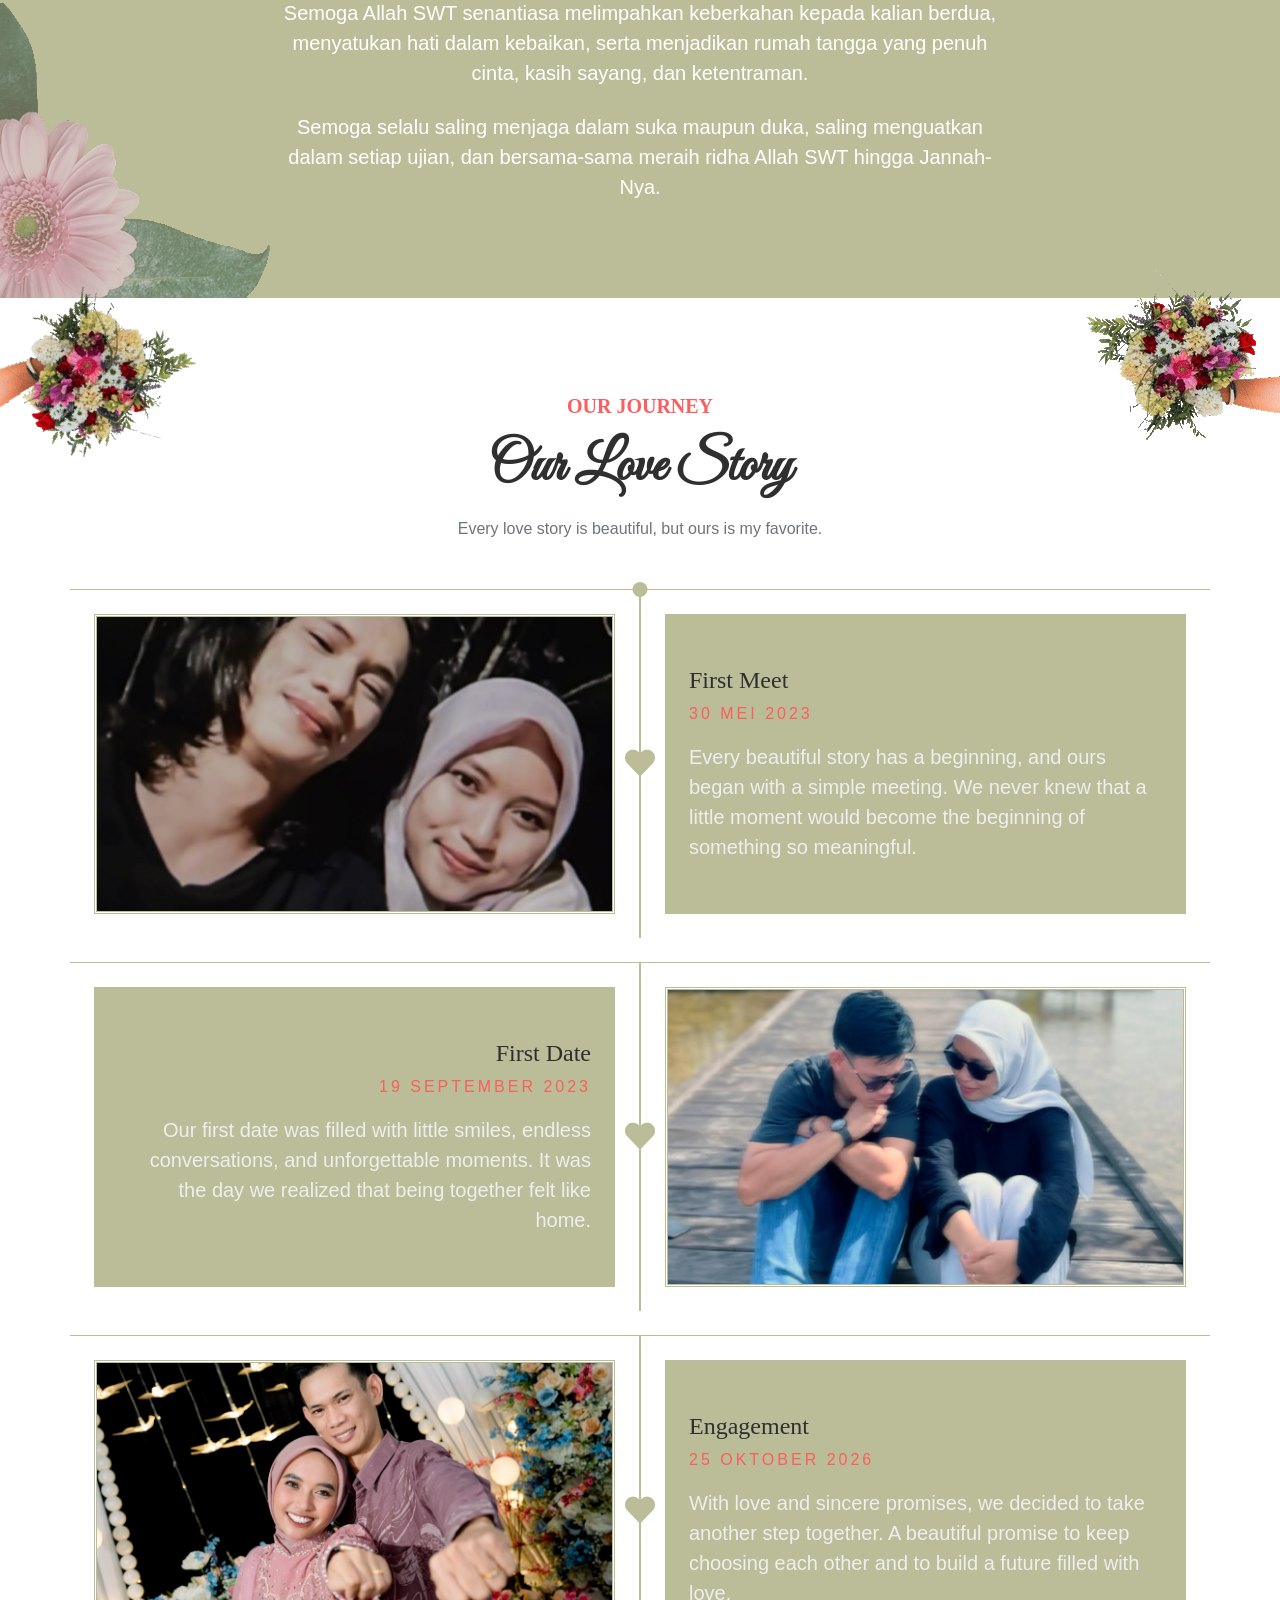
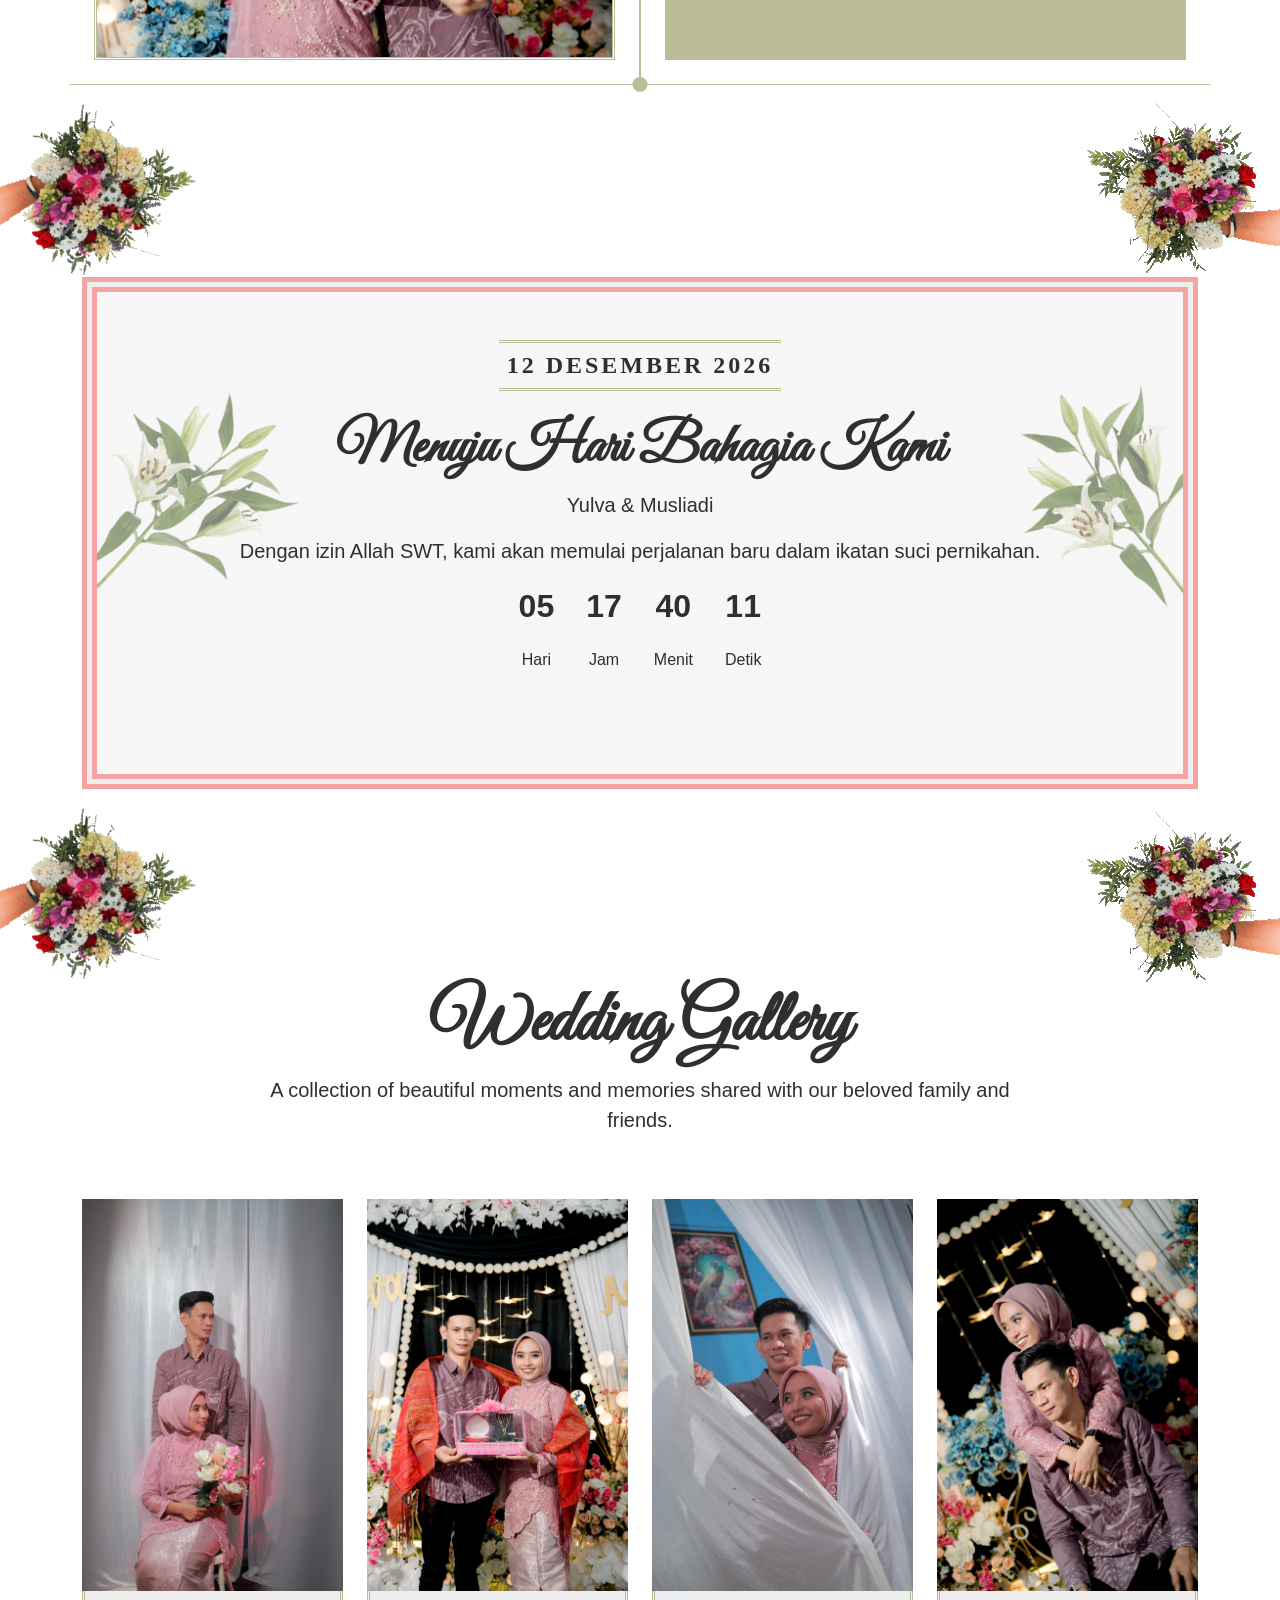
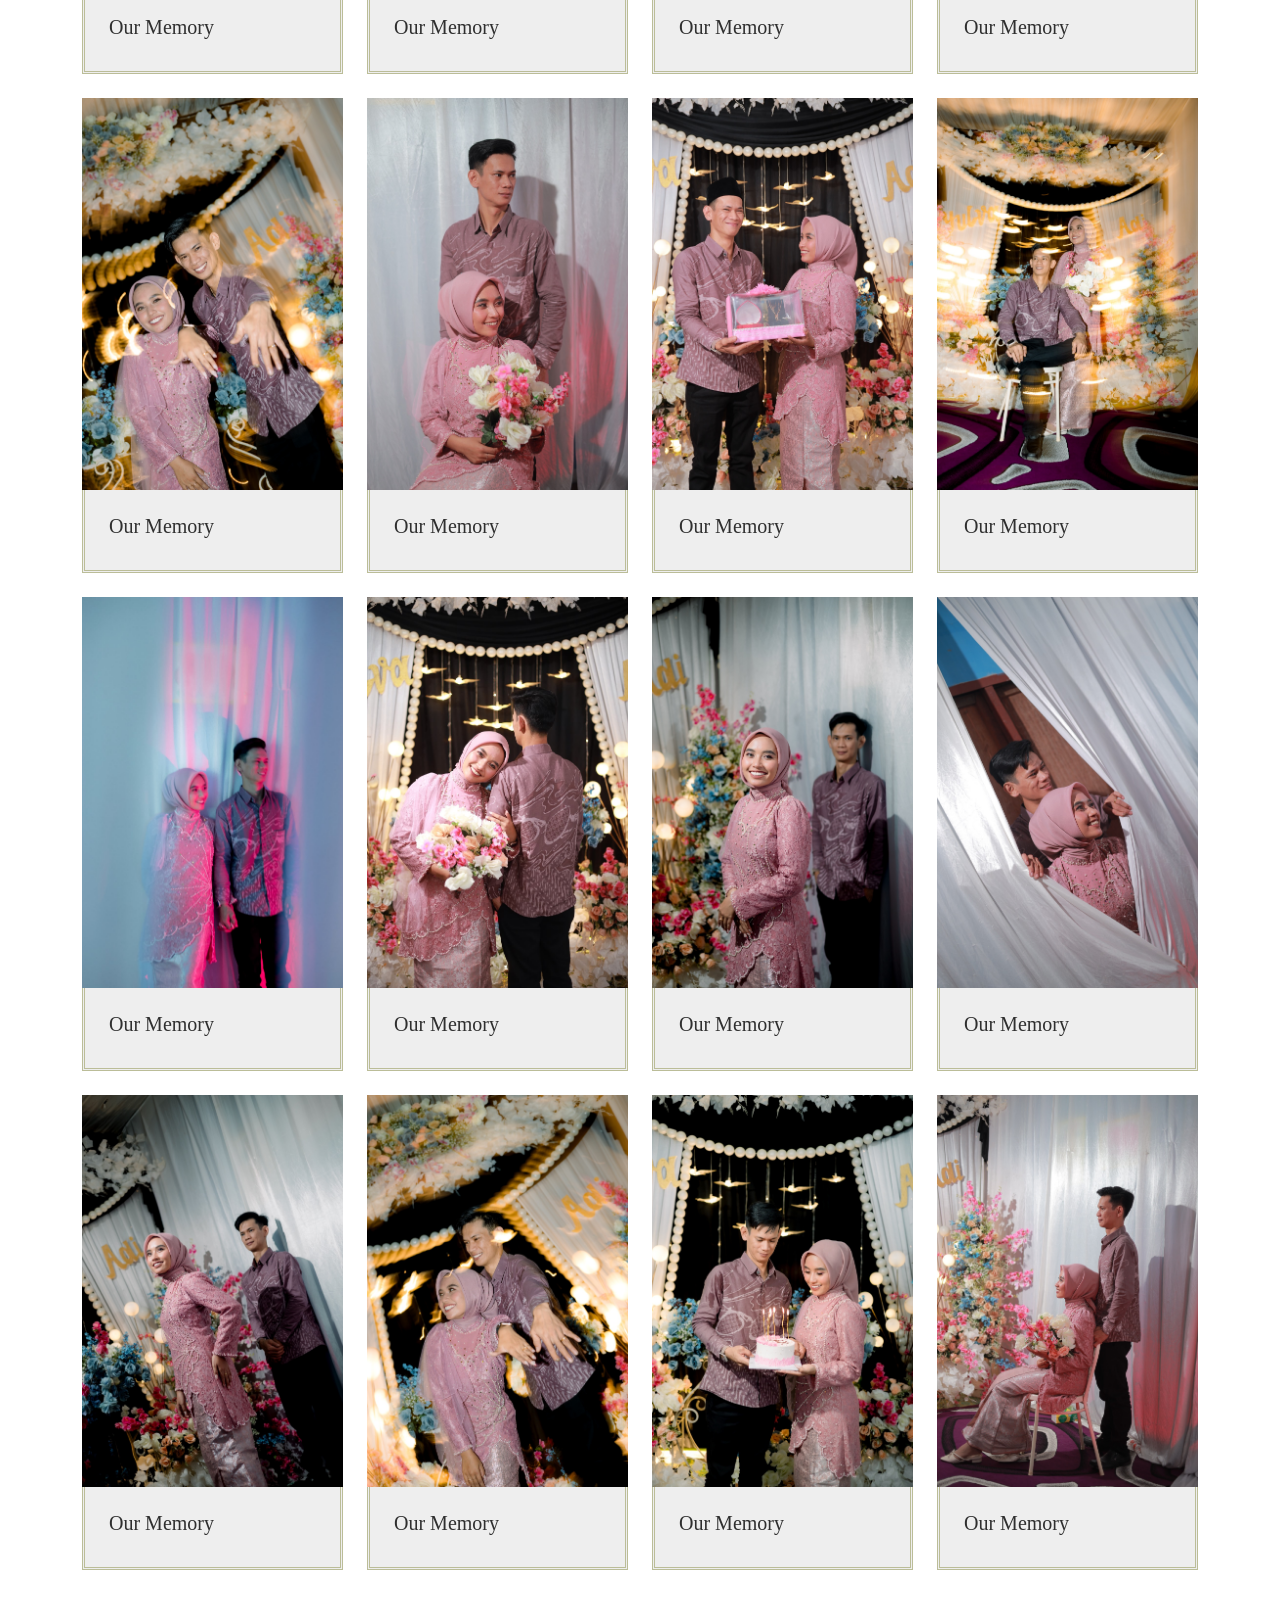
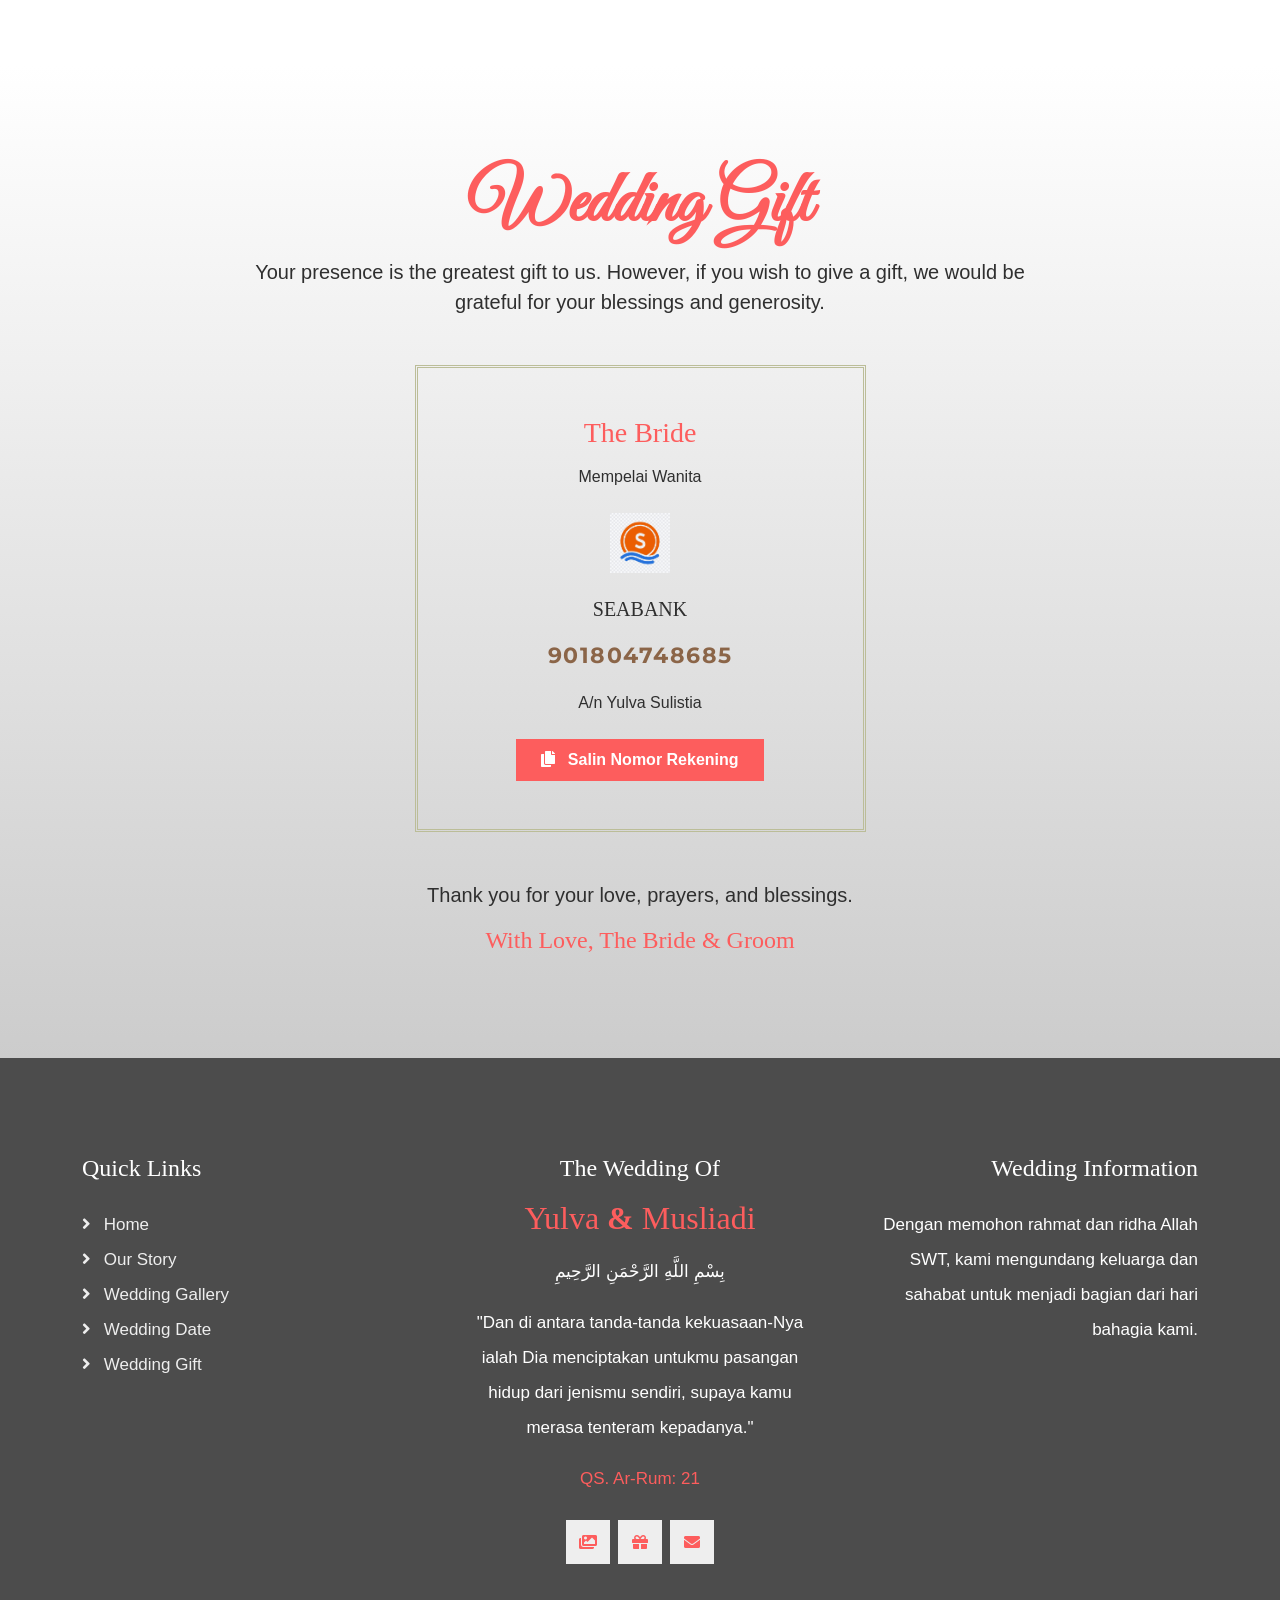
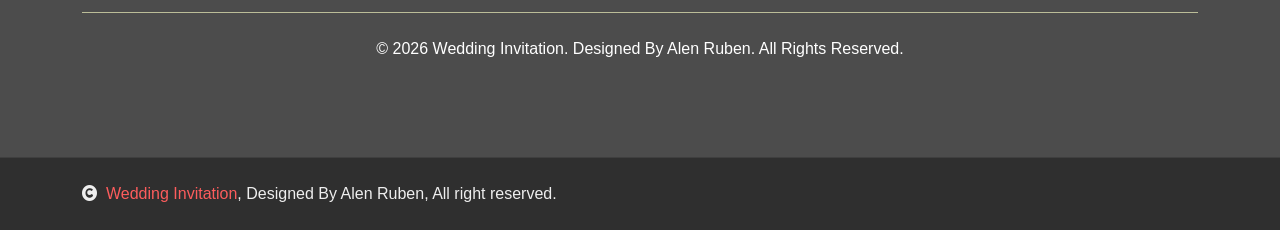
==== commit 516470cf: "Update main.html" ====
--- a/main.html
+++ b/main.html
@@ -425,132 +425,208 @@
         <!-- Carousel End -->
 
 
-        <!-- Hello! Start -->
-        <style>
-    /* Ukuran foto pengantin */
+        
+<!-- Hello! Start -->
+
+<style>
+    /* Area utama */
+    #weddingAbout .row-couple {
+        display: flex;
+        align-items: flex-start;
+        justify-content: center;
+    }
+
+    /* Kartu Bride dan Groom */
+    #weddingAbout .person-card {
+        display: flex;
+        flex-direction: column;
+        align-items: center;
+        text-align: center;
+        width: 100%;
+    }
+
+    /* Ukuran foto */
     #weddingAbout .img-border {
         width: 220px;
         height: 280px;
         object-fit: cover;
-        flex-shrink: 0;
-    }
-
-    /* Posisi foto dan teks */
-    #weddingAbout .bride-content,
-    #weddingAbout .groom-content {
+        object-position: center;
+        display: block;
+        margin: 0 auto 20px;
+    }
+
+    /* Nama pengantin */
+    #weddingAbout .person-card h3 {
+        margin-bottom: 12px;
+        text-align: center;
+    }
+
+    /* Keterangan keluarga */
+    #weddingAbout .person-card p {
+        text-align: center;
+        line-height: 24px;
+        margin-bottom: 0;
+    }
+
+    /* Posisi ikon hati */
+    #weddingAbout .heart-center {
         display: flex;
+        justify-content: center;
         align-items: center;
-        gap: 15px;
-    }
-
-    #weddingAbout .bride-content {
-        justify-content: flex-end;
-    }
-
-    #weddingAbout .groom-content {
-        justify-content: flex-start;
-    }
-
-    /* Tampilan tablet dan HP */
+        padding-top: 110px;
+    }
+
+    /* Tablet */
     @media (max-width: 991px) {
-        #weddingAbout .bride-content,
-        #weddingAbout .groom-content {
-            justify-content: center;
-        }
 
         #weddingAbout .img-border {
             width: 180px;
             height: 230px;
         }
-    }
-
+
+        #weddingAbout .heart-center {
+            padding-top: 90px;
+        }
+    }
+
+    /* HP */
     @media (max-width: 576px) {
-        #weddingAbout .bride-content,
-        #weddingAbout .groom-content {
-            gap: 10px;
-        }
 
         #weddingAbout .img-border {
-            width: 130px;
-            height: 170px;
-        }
-
-        #weddingAbout h3 {
-            font-size: 20px;
-        }
-
-        #weddingAbout p {
-            font-size: 12px;
-            line-height: 22px !important;
-        }
-
-        #weddingAbout .fa-heart {
-            font-size: 35px;
-        }
-    }
+            width: 100%;
+            max-width: 145px;
+            height: 180px;
+            margin-bottom: 15px;
+        }
+
+        #weddingAbout .person-card h3 {
+            font-size: 17px;
+            margin-bottom: 10px;
+        }
+
+        #weddingAbout .person-card p {
+            font-size: 10px;
+            line-height: 19px;
+        }
+
+        #weddingAbout .heart-center {
+            padding-top: 65px;
+        }
+
+        #weddingAbout .heart-center .fa-heart {
+            font-size: 28px;
+        }
+
+        #weddingAbout .invitation-heading {
+            font-size: 16px;
+        }
+
+        #weddingAbout .display-1 {
+            font-size: 55px;
+        }
+    }
+
 </style>
 
+
 <div class="container-fluid position-relative py-5" id="weddingAbout">
 
+    <!-- Ornamen kanan -->
     <div class="position-absolute" style="top: -35px; right: 0;">
         <img src="tamp-bg-1.png" class="img-fluid" alt="">
     </div>
 
+    <!-- Ornamen kiri -->
     <div class="position-absolute" style="top: -10px; left: 0; transform: rotate(150deg);">
         <img src="tamp-bg-1.png" class="img-fluid" alt="">
     </div>
 
+
     <div class="container position-relative py-5">
 
+        <!-- Judul -->
         <div class="mx-auto text-center mb-5 wow fadeInUp"
              data-wow-delay="0.1s" style="max-width: 800px;">
+
             <h1 class="text-primary display-1">Hello!</h1>
-            <h4 class="text-dark mb-0 invitation-heading">We invite you to celebrate our wedding</h4>
+
+            <h4 class="text-dark mb-0 invitation-heading">
+                We invite you to celebrate our wedding
+            </h4>
+
         </div>
 
-        <div class="row g-4 align-items-center">
-
-            <!-- Bride -->
-<div class="col-lg-5 wow fadeInUp" data-wow-delay="0.3s">
-    <div class="bride-content">
-        <div class="text-end my-auto">
-            <h3 class="text-primary mb-3 bride-name">Yulva Sulistia</h3>
-            <p class="text-dark mb-0 bride-description">
-                Anak kedua dari pasangan<br>
-                Bapak Legiman & Ibu Mariani br. Purba
-            </p>
+
+        <!-- Bride dan Groom -->
+        <div class="row g-2 row-couple align-items-start">
+
+            <!-- BRIDE -->
+            <div class="col-5 col-lg-5 wow fadeInUp"
+                 data-wow-delay="0.3s">
+
+                <div class="person-card">
+
+                    <img src="yulva.jpeg"
+                         class="img-fluid img-border"
+                         alt="Yulva">
+
+                    <h3 class="text-primary bride-name">
+                        Yulva Sulistia
+                    </h3>
+
+                    <p class="text-dark bride-description">
+                        Anak kedua dari pasangan<br>
+                        Bapak Legiman & Ibu Mariani br. Purba
+                    </p>
+
+                </div>
+
+            </div>
+
+
+            <!-- HEART -->
+            <div class="col-2 col-lg-2">
+
+                <div class="heart-center">
+
+                    <i class="fa fa-heart fa-3x text-primary"></i>
+
+                </div>
+
+            </div>
+
+
+            <!-- GROOM -->
+            <div class="col-5 col-lg-5 wow fadeInUp"
+                 data-wow-delay="0.3s">
+
+                <div class="person-card">
+
+                    <img src="adi.jpeg"
+                         class="img-fluid img-border"
+                         alt="Musliadi">
+
+                    <h3 class="text-primary groom-name">
+                        Musliadi
+                    </h3>
+
+                    <p class="text-dark groom-description">
+                        Anak kedua dari pasangan<br>
+                        Bapak Lamuse Laupe & Ibu Suriani
+                    </p>
+
+                </div>
+
+            </div>
+
         </div>
 
-        <img src="yulva.jpeg" class="img-fluid img-border" alt="Yulva">
     </div>
+
 </div>
 
-<!-- Heart -->
-<div class="col-lg-2 wow fadeIn" data-wow-delay="0.5s">
-    <div class="d-flex align-items-center justify-content-center">
-        <i class="fa fa-heart fa-5x text-primary"></i>
-    </div>
-</div>
-
-<!-- Groom -->
-<div class="col-lg-5 wow fadeInUp" data-wow-delay="0.3s">
-    <div class="groom-content">
-        <img src="adi.jpeg" class="img-fluid img-border" alt="Musliadi">
-
-        <div class="my-auto">
-            <h3 class="text-primary mb-3 groom-name">Musliadi</h3>
-            <p class="text-dark mb-0 groom-description">
-                Anak kedua dari pasangan<br>
-                Bapak Lamuse Laupe & Ibu Suriani
-            </p>
-        </div>
-    </div>
-</div>
-
-        </div>
-    </div>
-</div>
-        <!-- Hello! End -->
+<!-- Hello! End -->
+
 
 
         
@@ -1330,161 +1406,6 @@
     </div>
 </div>
 <!-- Gallery End -->
-
-
-
-
-        
-
-<!-- Bridesmaids -->
-<div class="container-fluid gallery position-relative py-5" id="weddingGallery">
-
-    <!-- Ornamen Background -->
-    <div class="position-absolute" style="top: -95px; right: 0;">
-        <img src="tamp-bg-1.png" class="img-fluid" alt="">
-    </div>
-    <div class="position-absolute" style="top: -80px; left: 0; transform: rotate(150deg);">
-        <img src="tamp-bg-1.png" class="img-fluid" alt="">
-    </div>
-
-    <div class="container position-relative py-5">
-
-        <!-- Judul Utama -->
-        <div class="text-center mx-auto pb-5 wow fadeInUp"
-             data-wow-delay="0.1s" style="max-width: 800px;">
-            <h1 class="display-2 text-dark">Bridesmaids</h1>
-            <p class="fs-5 text-dark">
-                The special people who make our moments more beautiful.
-            </p>
-        </div>
-
-        <!-- Judul Bridesmaids -->
-        <div class="text-center pb-4 wow fadeInUp" data-wow-delay="0.2s">
-            <h2 class="text-dark">Bridesmaids</h2>
-            <p class="text-dark">Our beautiful bridesmaids</p>
-        </div>
-
-        <!-- Galeri 6 Foto -->
-        <div class="row g-4 mb-5">
-
-            <!-- Bridesmaid 1 -->
-            <div class="col-6 col-md-4 col-lg-2">
-                <div class="gallery-item wow fadeInUp" data-wow-delay="0.2s">
-                    <div class="gallery-img">
-                        <img class="img-fluid w-100" src="foto1.jpg" alt="Bridesmaid 1">
-                        <div class="hover-style"></div>
-                        <div class="search-icon">
-                            <a href="foto1.jpg" data-lightbox="Bridesmaids">
-                                <i class="fas fa-plus btn-primary btn-primary-outline-0 p-3"></i>
-                            </a>
-                        </div>
-                    </div>
-                    <div class="gallery-overlay bg-light border-secondary border-top-0 p-3"
-                         style="border-style: double;">
-                        <h5>Bridesmaid 1</h5>
-                    </div>
-                </div>
-            </div>
-
-            <!-- Bridesmaid 2 -->
-            <div class="col-6 col-md-4 col-lg-2">
-                <div class="gallery-item wow fadeInUp" data-wow-delay="0.3s">
-                    <div class="gallery-img">
-                        <img class="img-fluid w-100" src="foto2.jpg" alt="Bridesmaid 2">
-                        <div class="hover-style"></div>
-                        <div class="search-icon">
-                            <a href="foto2.jpg" data-lightbox="Bridesmaids">
-                                <i class="fas fa-plus btn-primary btn-primary-outline-0 p-3"></i>
-                            </a>
-                        </div>
-                    </div>
-                    <div class="gallery-overlay bg-light border-secondary border-top-0 p-3"
-                         style="border-style: double;">
-                        <h5>Bridesmaid 2</h5>
-                    </div>
-                </div>
-            </div>
-
-            <!-- Bridesmaid 3 -->
-            <div class="col-6 col-md-4 col-lg-2">
-                <div class="gallery-item wow fadeInUp" data-wow-delay="0.4s">
-                    <div class="gallery-img">
-                        <img class="img-fluid w-100" src="foto3.jpg" alt="Bridesmaid 3">
-                        <div class="hover-style"></div>
-                        <div class="search-icon">
-                            <a href="foto3.jpg" data-lightbox="Bridesmaids">
-                                <i class="fas fa-plus btn-primary btn-primary-outline-0 p-3"></i>
-                            </a>
-                        </div>
-                    </div>
-                    <div class="gallery-overlay bg-light border-secondary border-top-0 p-3"
-                         style="border-style: double;">
-                        <h5>Bridesmaid 3</h5>
-                    </div>
-                </div>
-            </div>
-
-            <!-- Bridesmaid 4 -->
-            <div class="col-6 col-md-4 col-lg-2">
-                <div class="gallery-item wow fadeInUp" data-wow-delay="0.5s">
-                    <div class="gallery-img">
-                        <img class="img-fluid w-100" src="foto4.jpg" alt="Bridesmaid 4">
-                        <div class="hover-style"></div>
-                        <div class="search-icon">
-                            <a href="foto4.jpg" data-lightbox="Bridesmaids">
-                                <i class="fas fa-plus btn-primary btn-primary-outline-0 p-3"></i>
-                            </a>
-                        </div>
-                    </div>
-                    <div class="gallery-overlay bg-light border-secondary border-top-0 p-3"
-                         style="border-style: double;">
-                        <h5>Bridesmaid 4</h5>
-                    </div>
-                </div>
-            </div>
-
-            <!-- Bridesmaid 5 -->
-            <div class="col-6 col-md-4 col-lg-2">
-                <div class="gallery-item wow fadeInUp" data-wow-delay="0.6s">
-                    <div class="gallery-img">
-                        <img class="img-fluid w-100" src="foto5.jpg" alt="Bridesmaid 5">
-                        <div class="hover-style"></div>
-                        <div class="search-icon">
-                            <a href="foto5.jpg" data-lightbox="Bridesmaids">
-                                <i class="fas fa-plus btn-primary btn-primary-outline-0 p-3"></i>
-                            </a>
-                        </div>
-                    </div>
-                    <div class="gallery-overlay bg-light border-secondary border-top-0 p-3"
-                         style="border-style: double;">
-                        <h5>Bridesmaid 5</h5>
-                    </div>
-                </div>
-            </div>
-
-            <!-- Bridesmaid 6 -->
-            <div class="col-6 col-md-4 col-lg-2">
-                <div class="gallery-item wow fadeInUp" data-wow-delay="0.7s">
-                    <div class="gallery-img">
-                        <img class="img-fluid w-100" src="foto6.jpg" alt="Bridesmaid 6">
-                        <div class="hover-style"></div>
-                        <div class="search-icon">
-                            <a href="foto6.jpg" data-lightbox="Bridesmaids">
-                                <i class="fas fa-plus btn-primary btn-primary-outline-0 p-3"></i>
-                            </a>
-                        </div>
-                    </div>
-                    <div class="gallery-overlay bg-light border-secondary border-top-0 p-3"
-                         style="border-style: double;">
-                        <h5>Bridesmaid 6</h5>
-                    </div>
-                </div>
-            </div>
-
-        </div>
-    </div>
-</div>
-<!-- Bridesmaids End -->
 
 <!-- Wedding Gift Start -->
 <div class="container-fluid RSVP-form py-5" id="weddingGift">
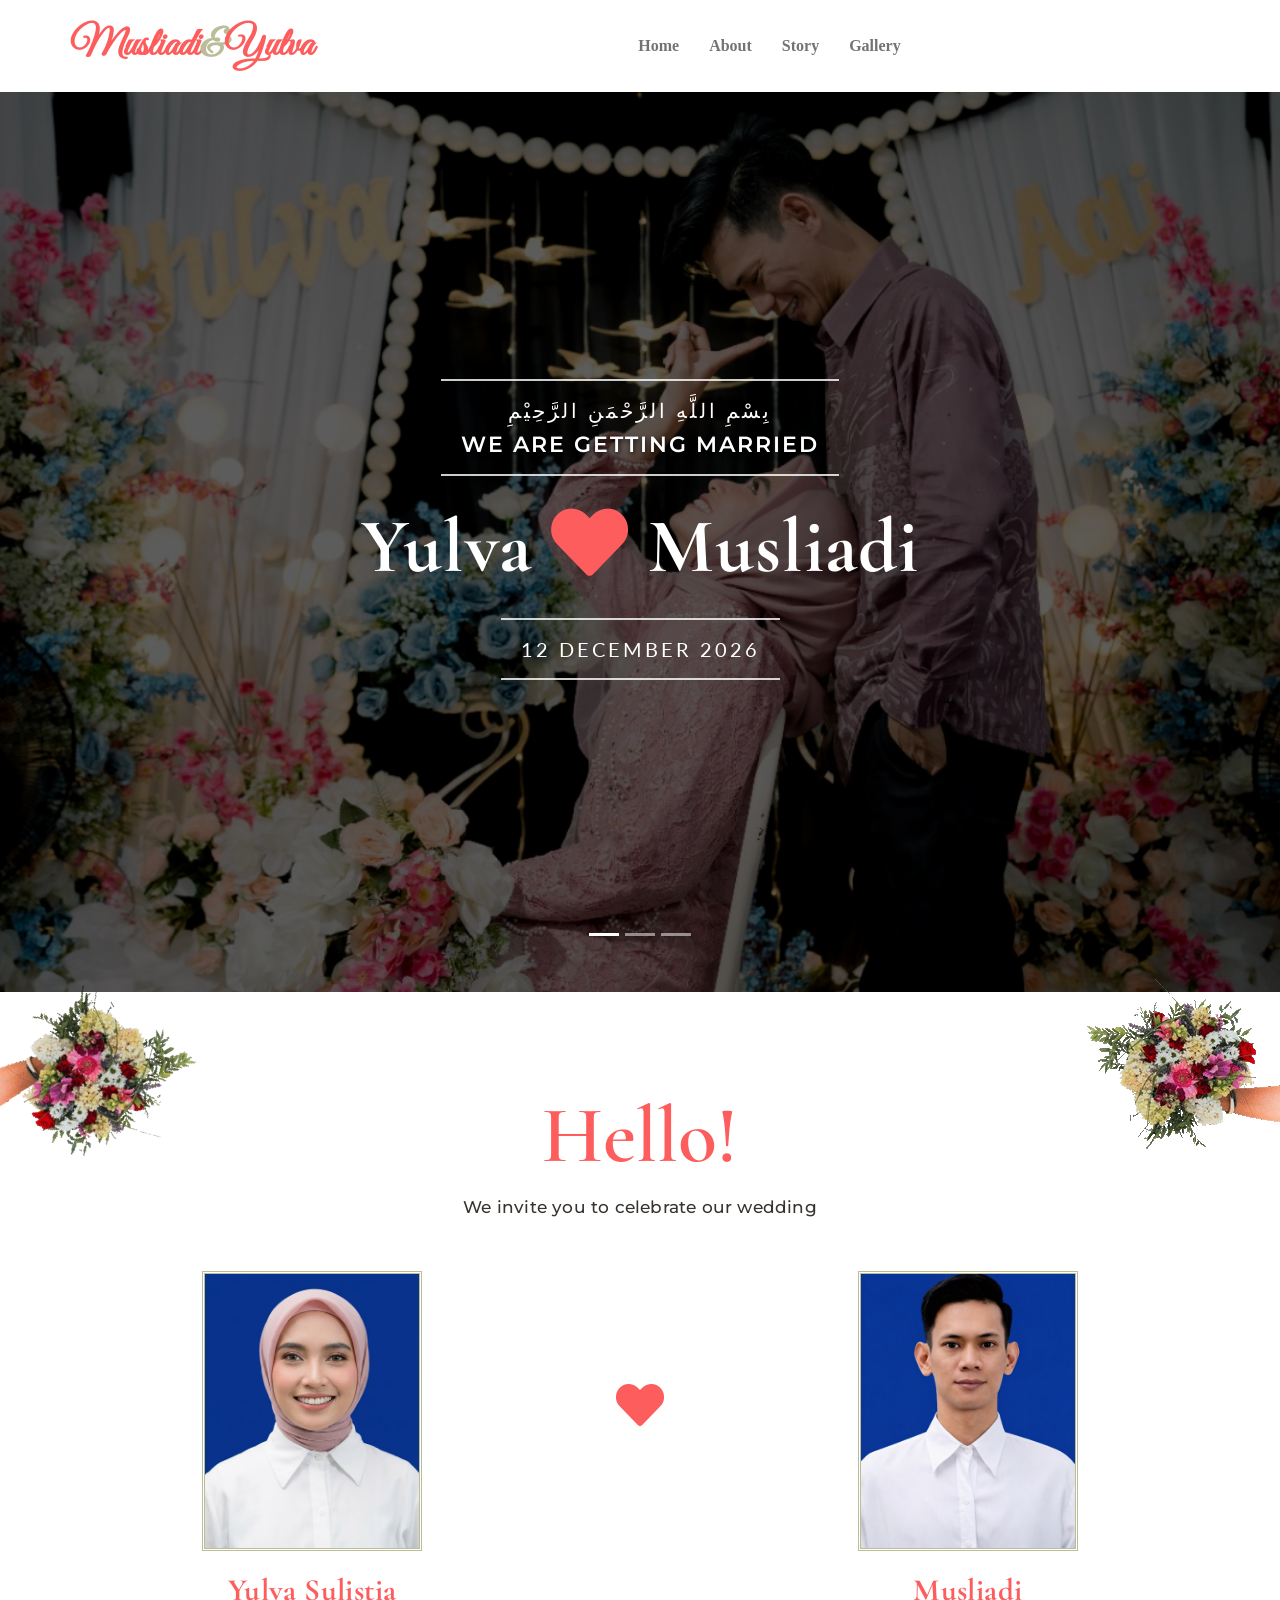
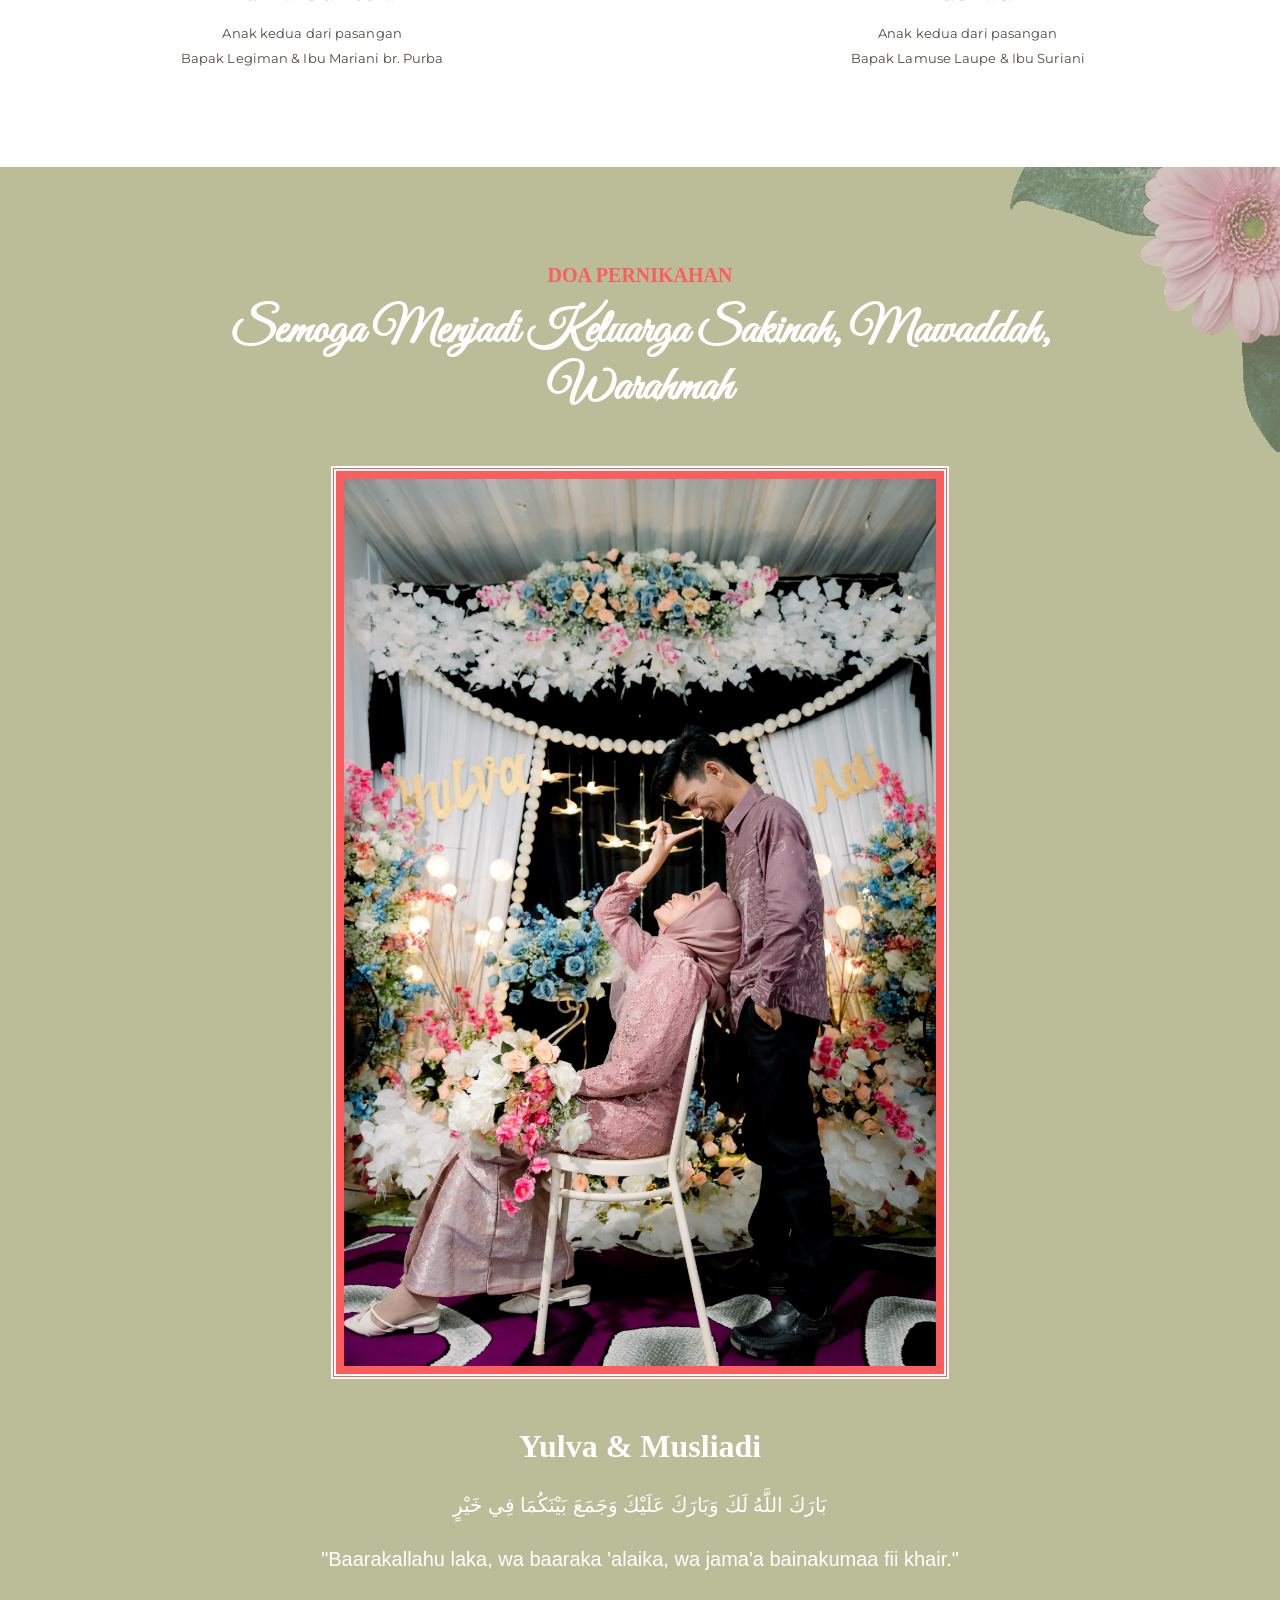
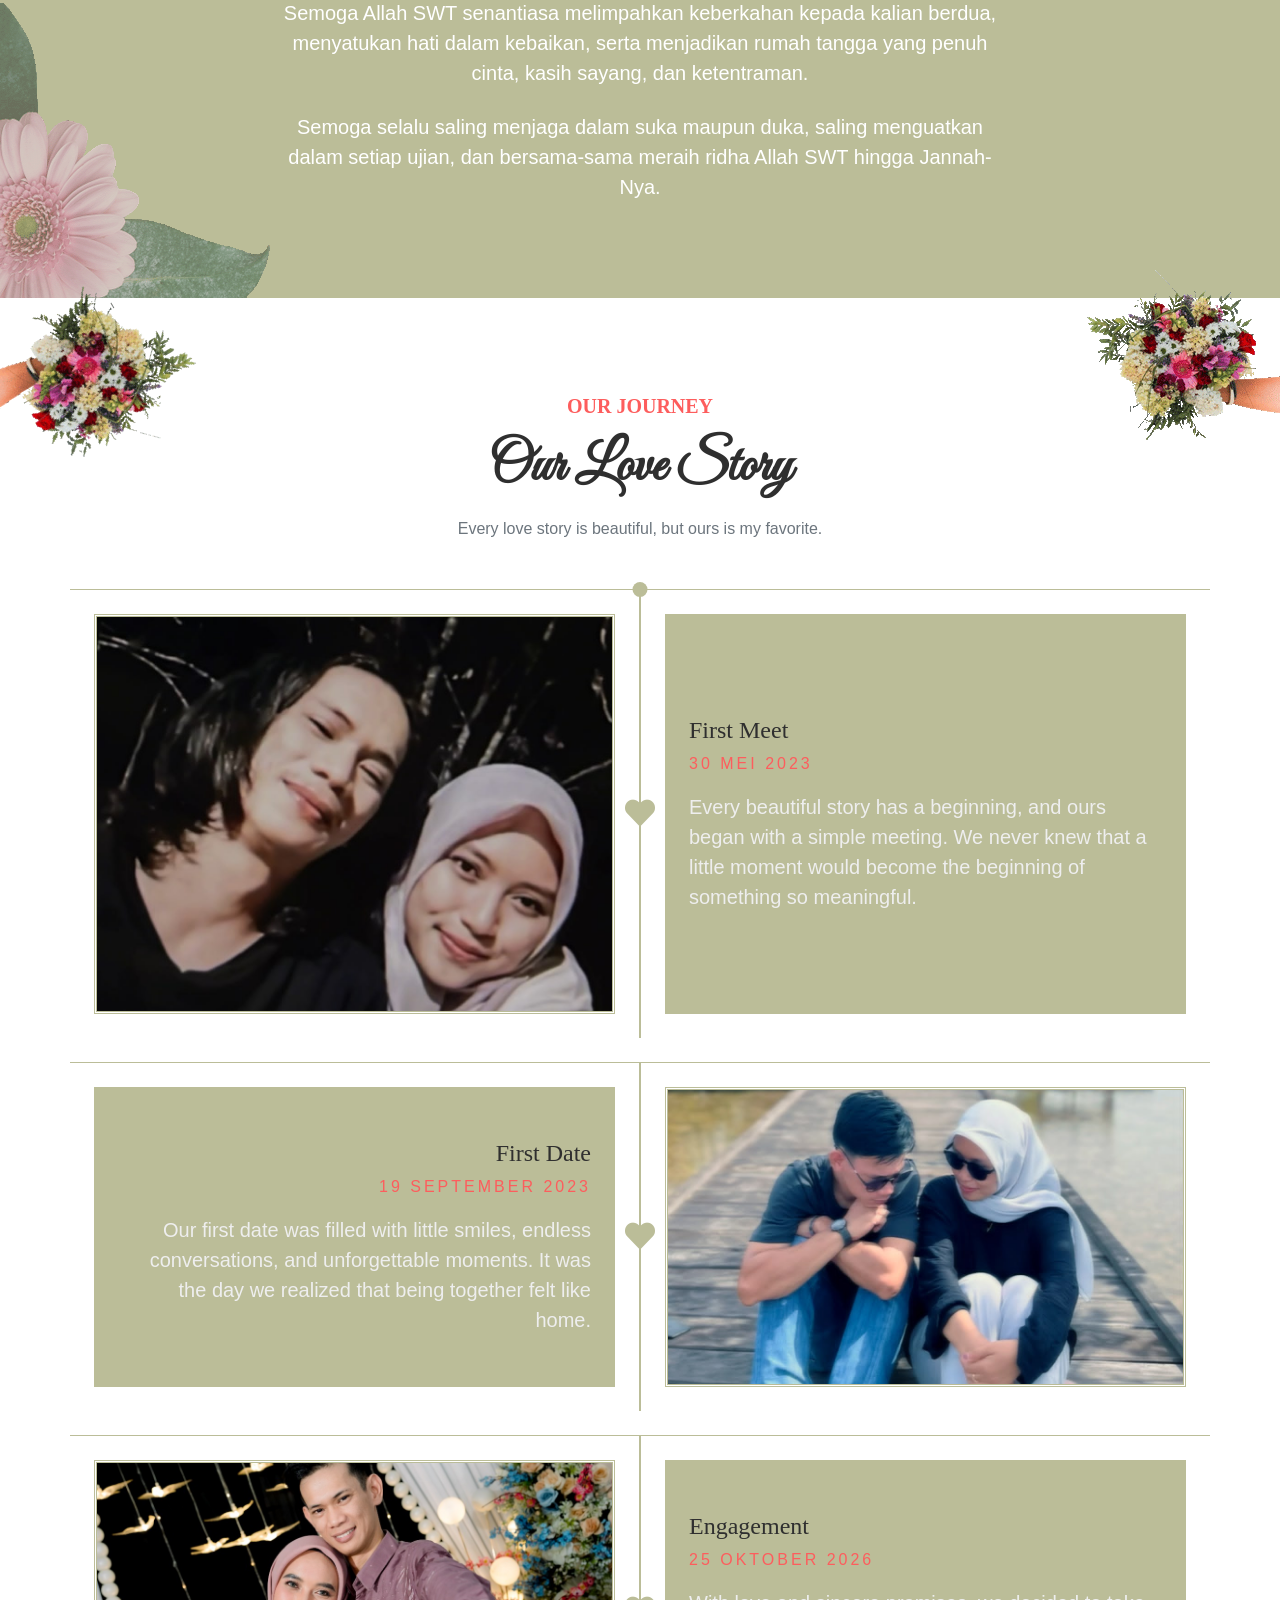
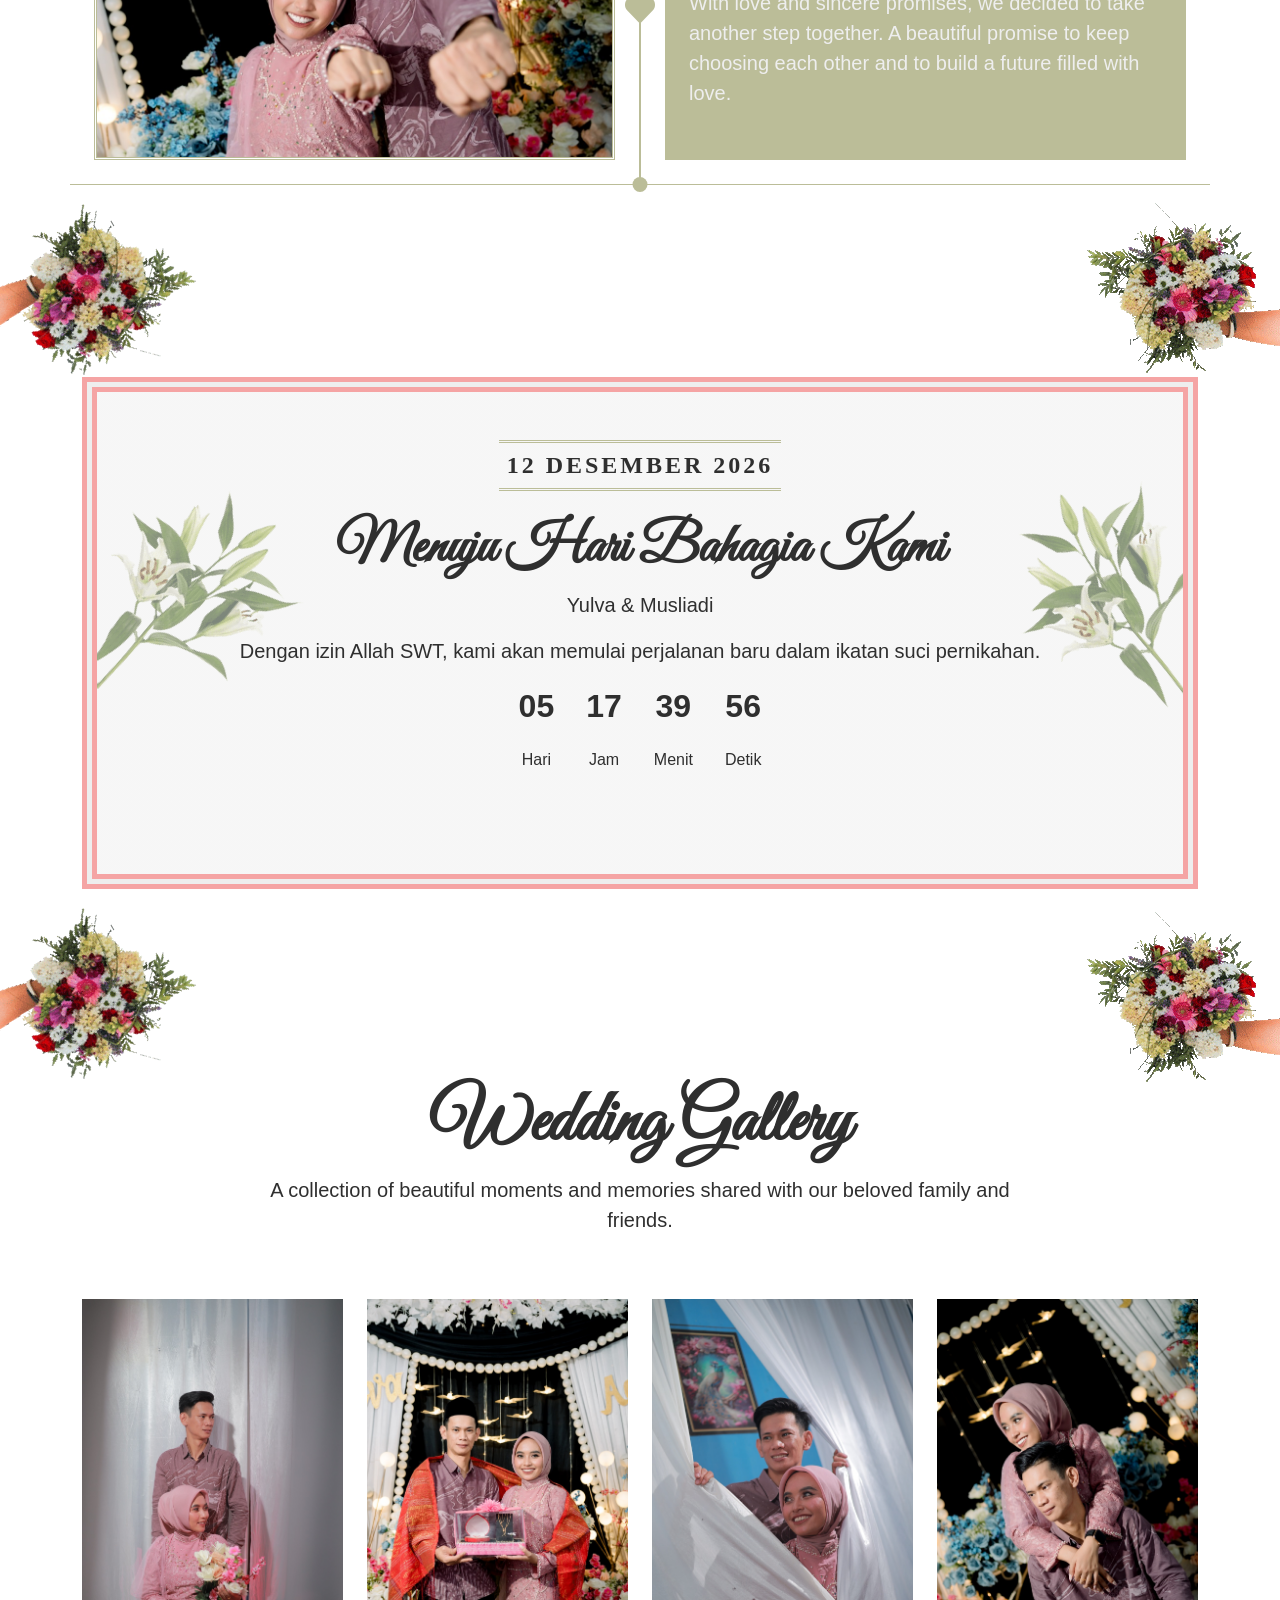
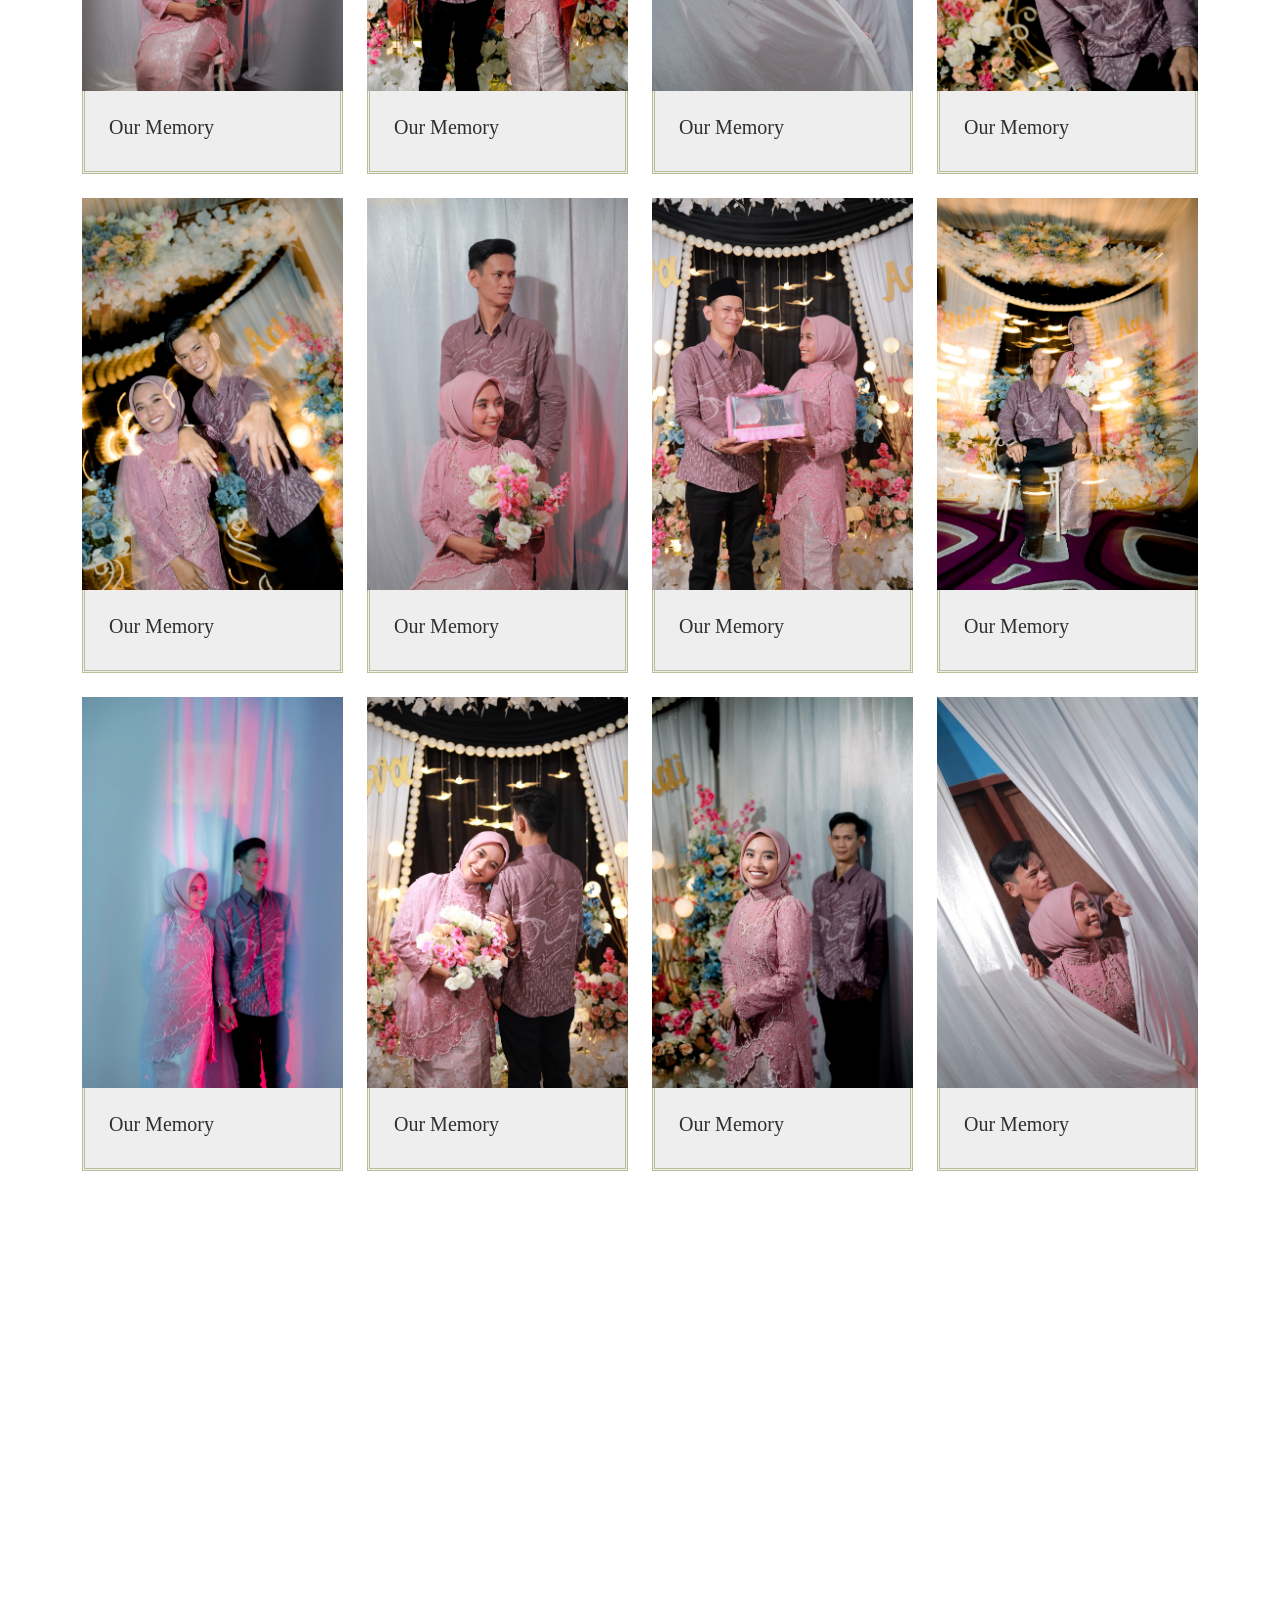
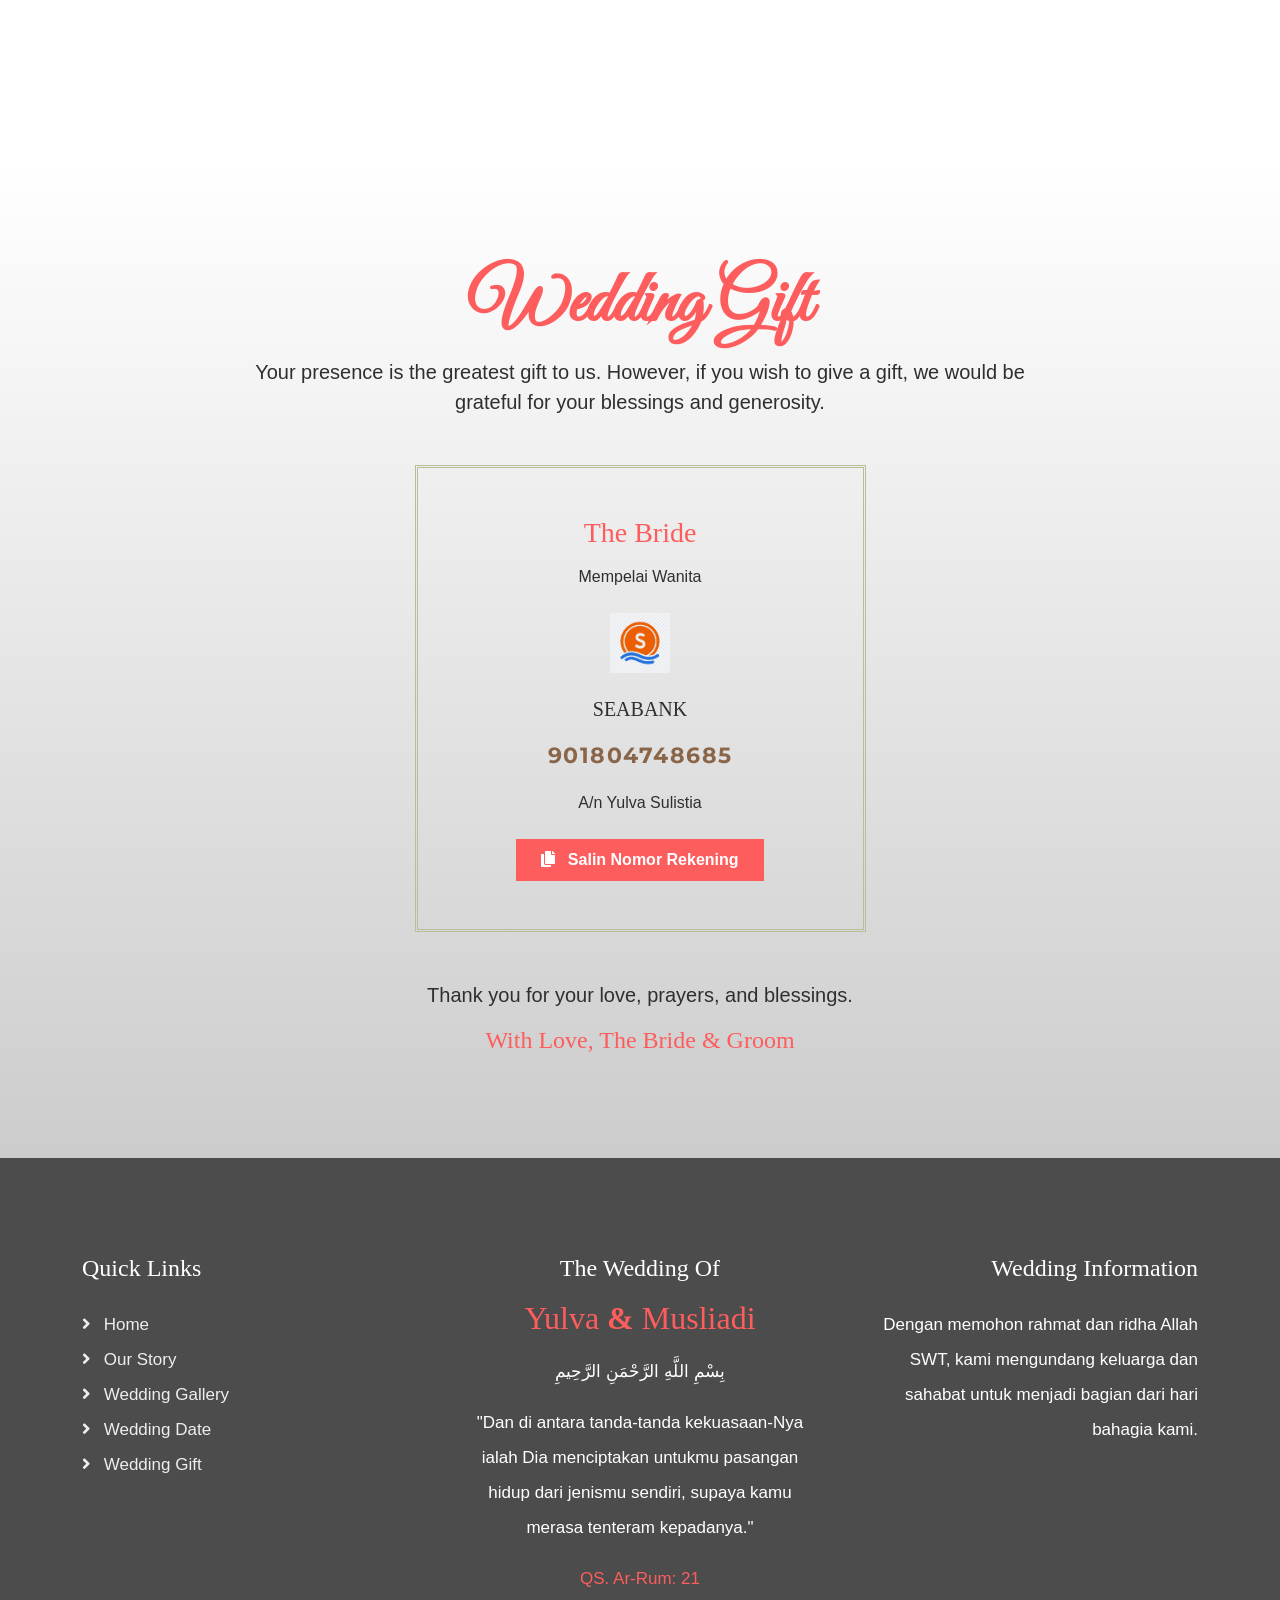
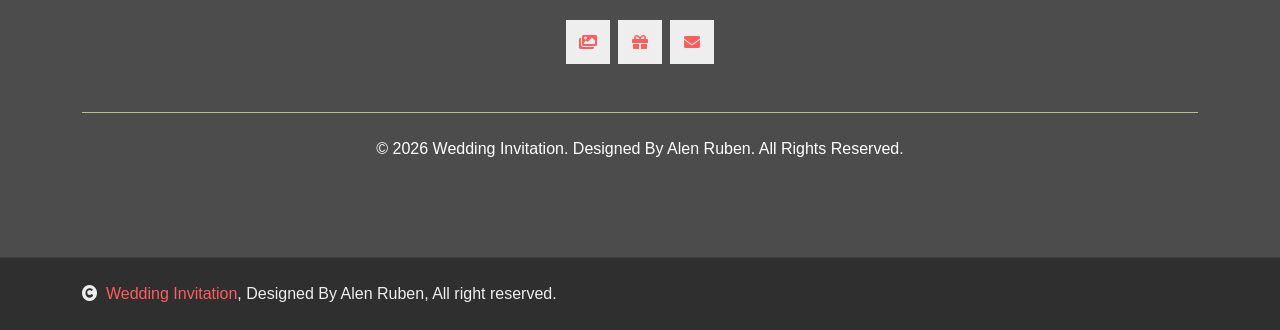
==== commit a8be6bd5: "Update main.html" ====
--- a/main.html
+++ b/main.html
@@ -738,9 +738,12 @@
        ===================================== */
 
     /* Foto First Meet */
-    #weddingStory .story-1 {
-        object-position: 50% 20%;
-    }
+#weddingStory .story-1 {
+    width: 100%;
+    height: 400px;
+    object-fit: cover;
+    object-position: 50% 0%;
+}
 
     /* Foto First Date */
     #weddingStory .story-2 {
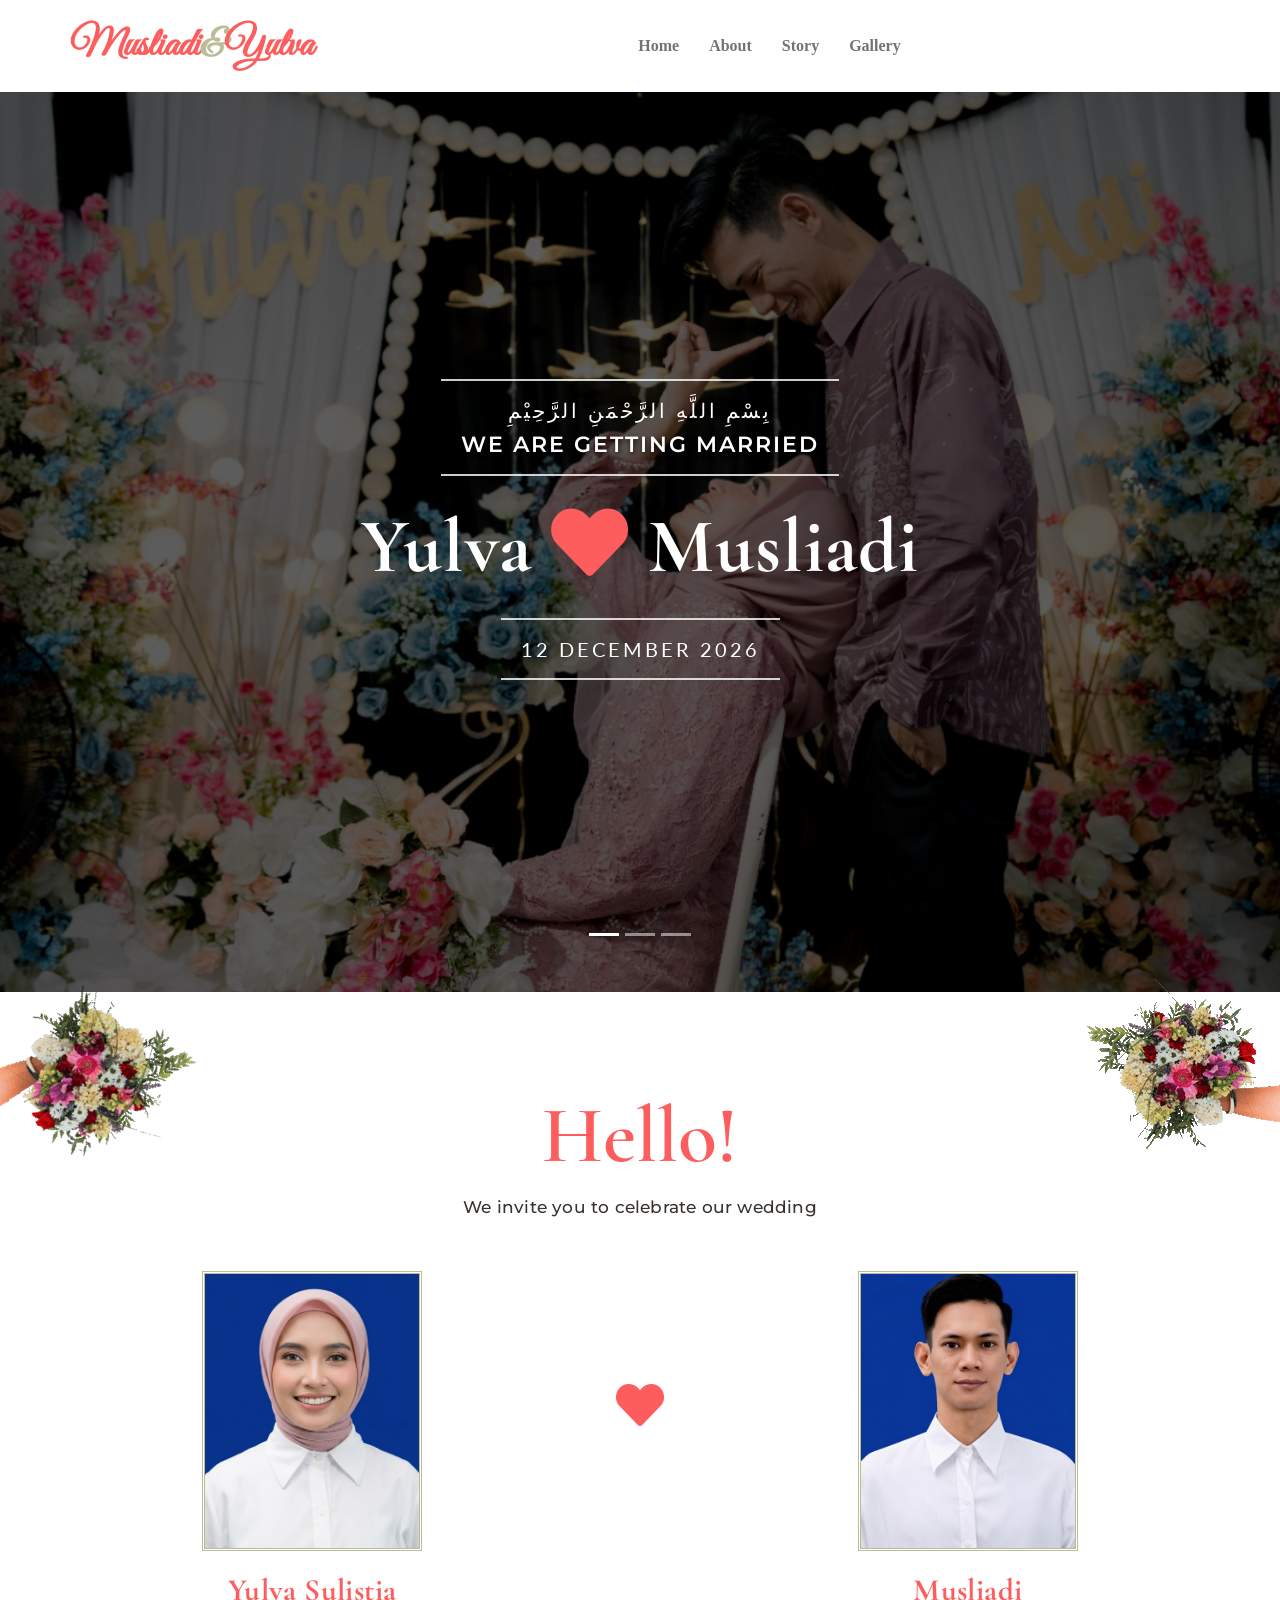
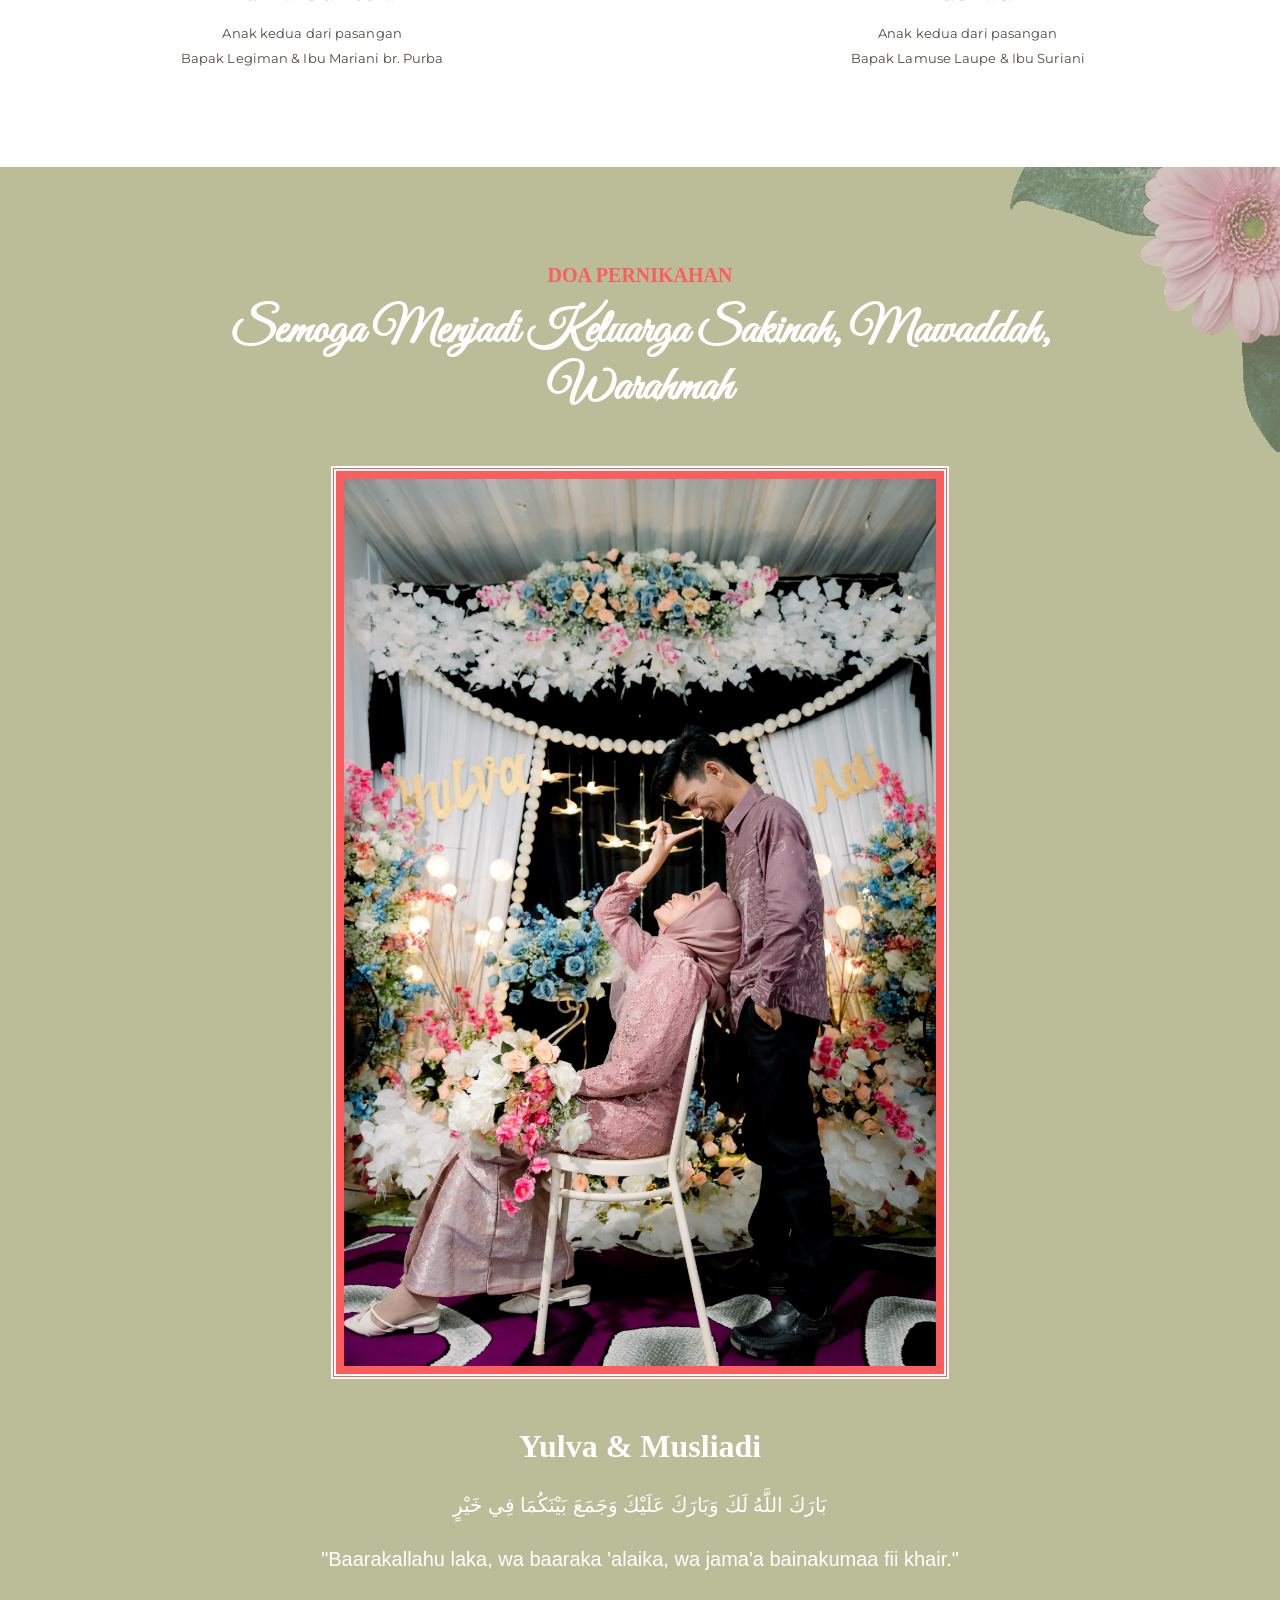
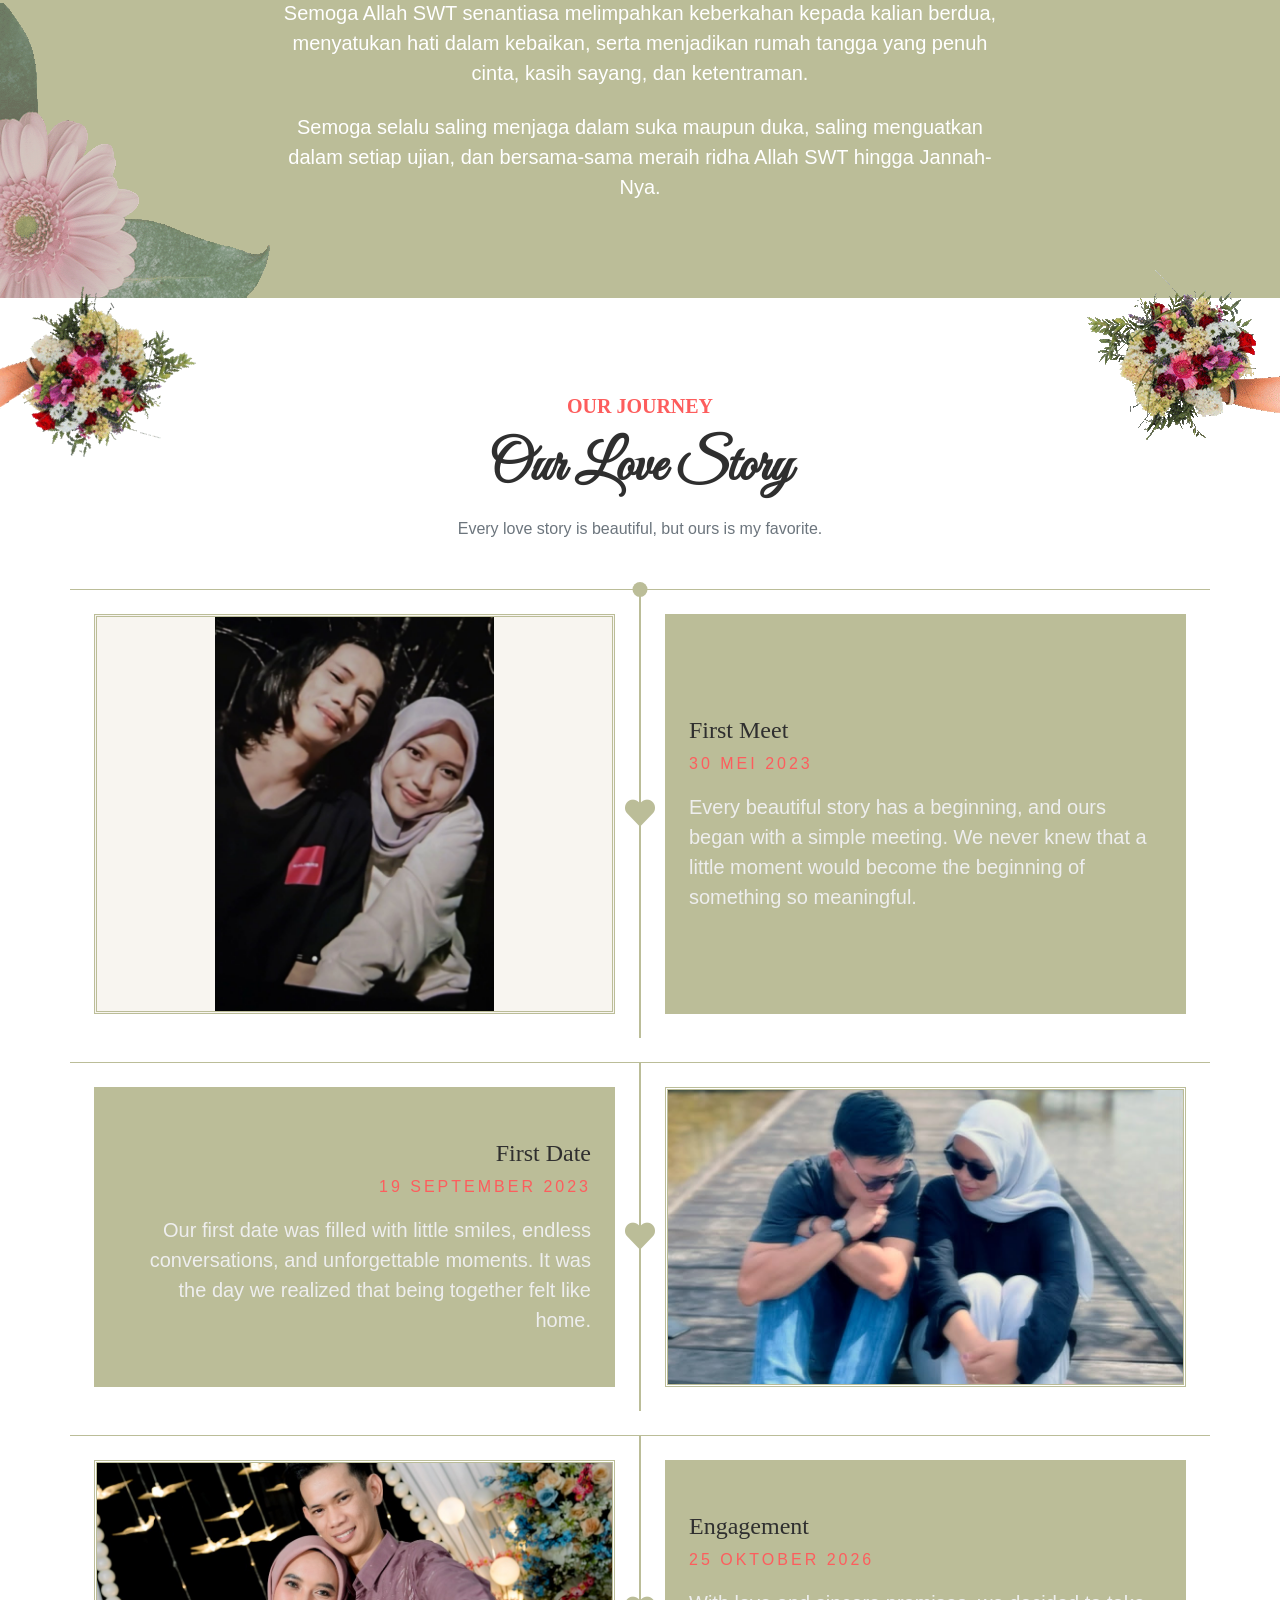
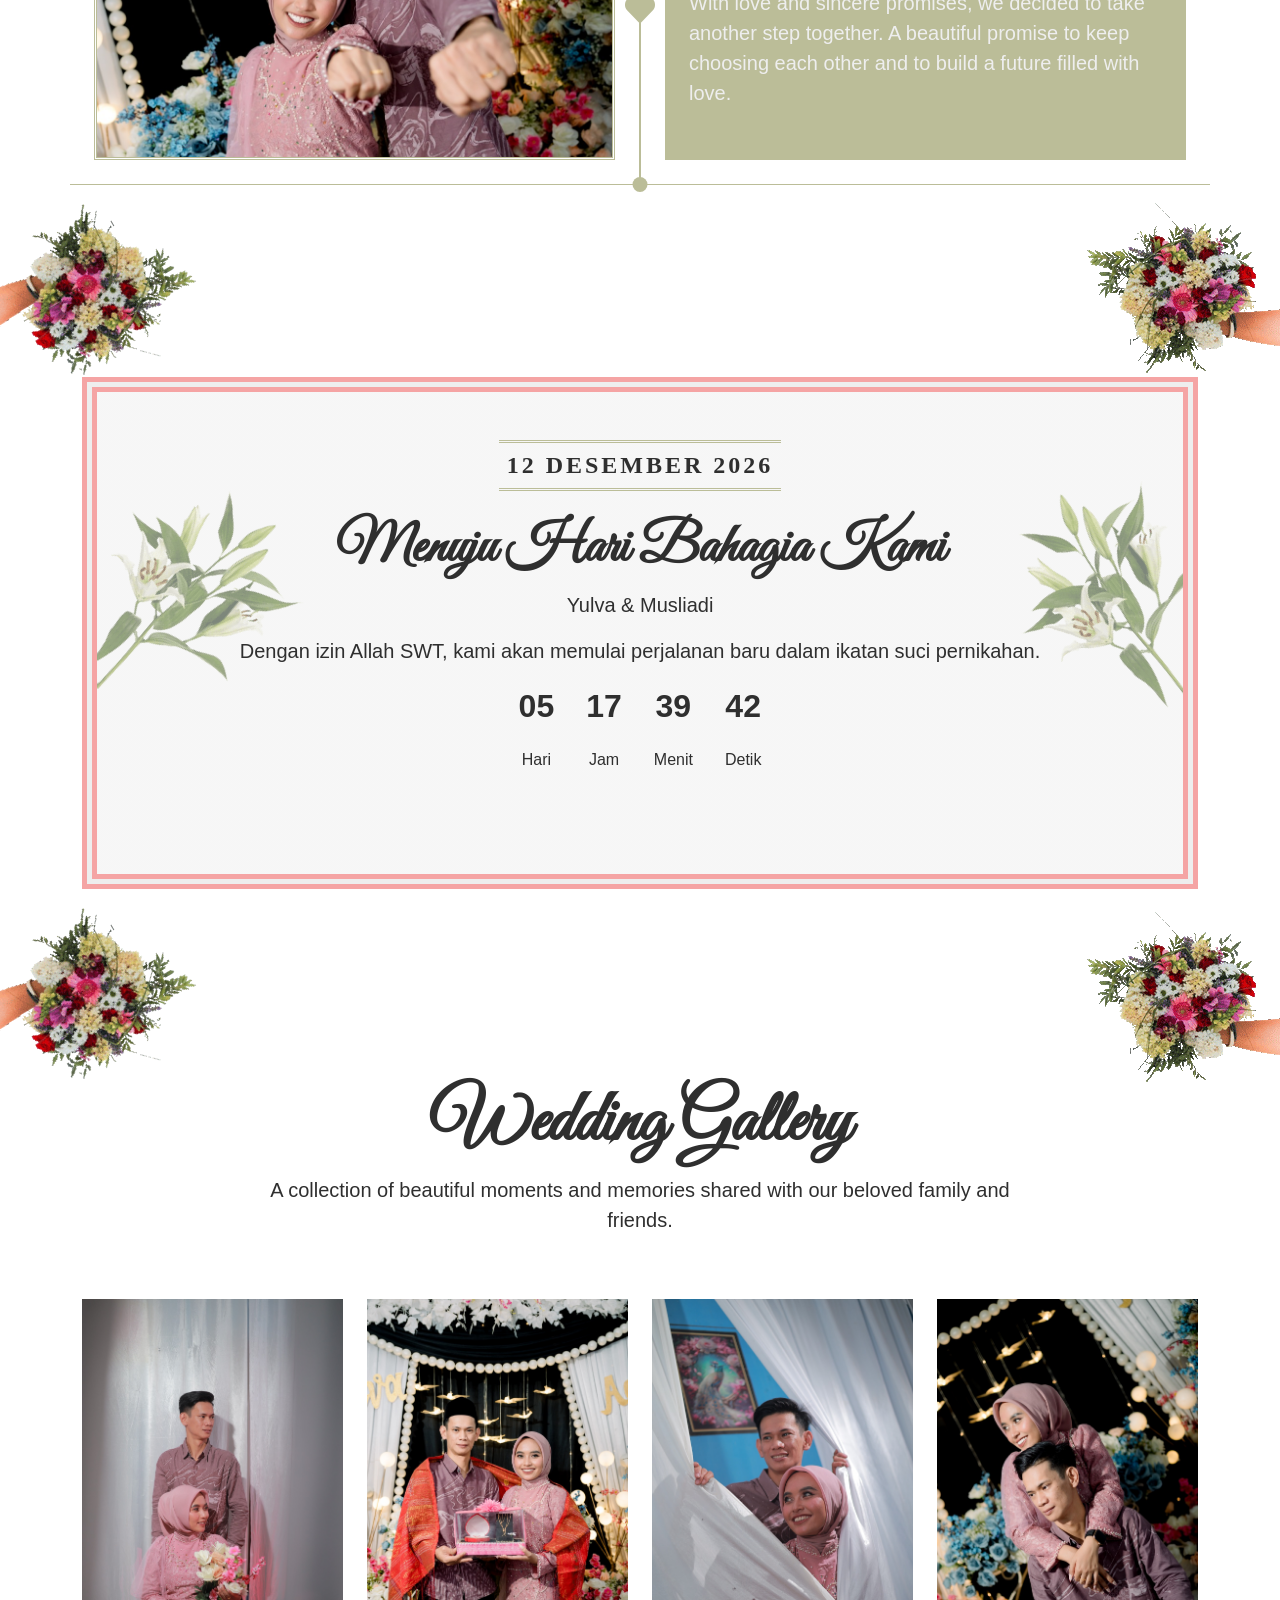
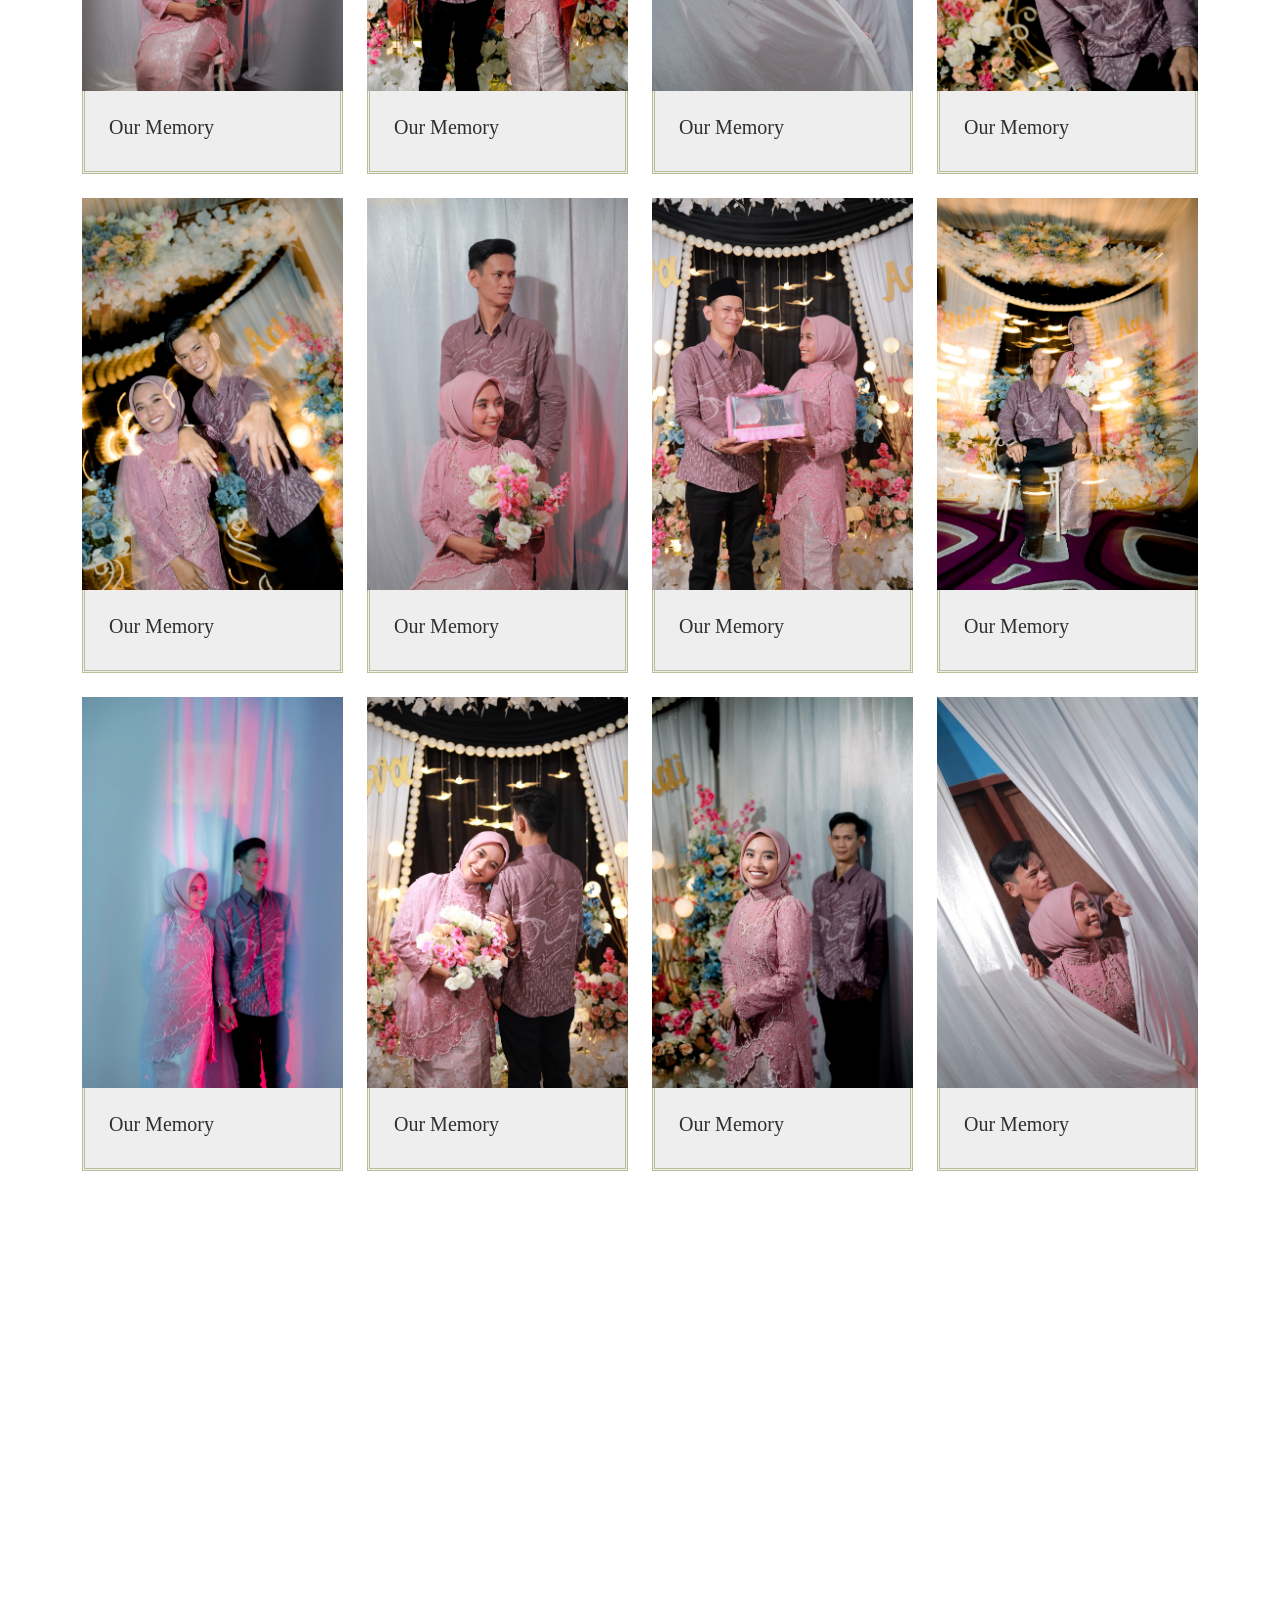
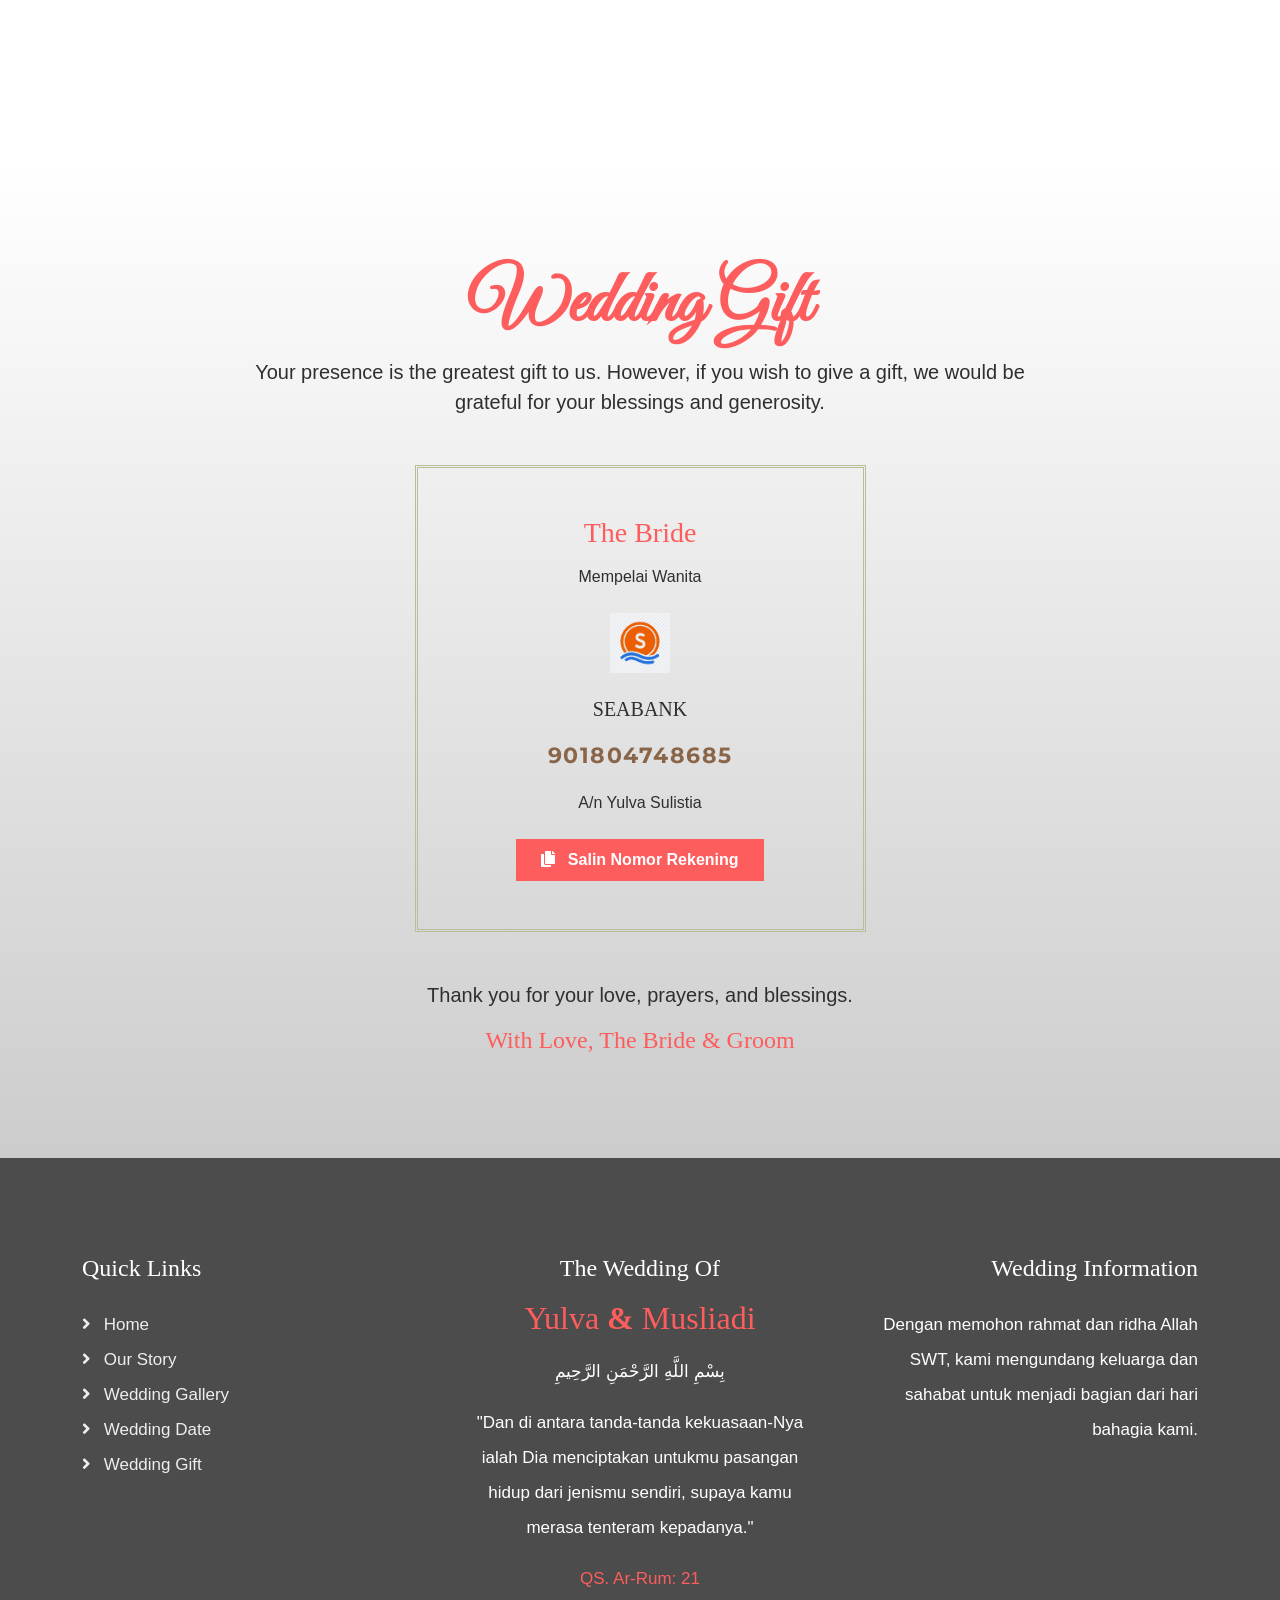
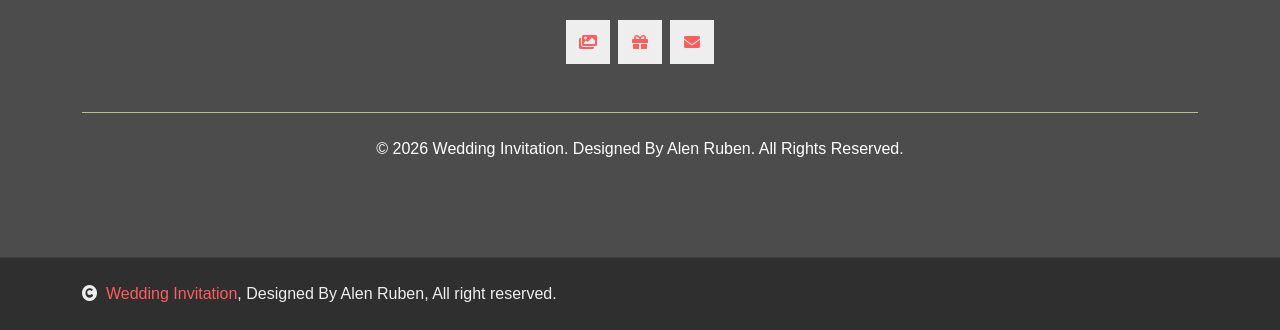
==== commit 7d94f72d: "Update main.html" ====
--- a/main.html
+++ b/main.html
@@ -741,8 +741,9 @@
 #weddingStory .story-1 {
     width: 100%;
     height: 400px;
-    object-fit: cover;
-    object-position: 50% 0%;
+    object-fit: contain;
+    object-position: center center;
+    background-color: #f8f5f0;
 }
 
     /* Foto First Date */
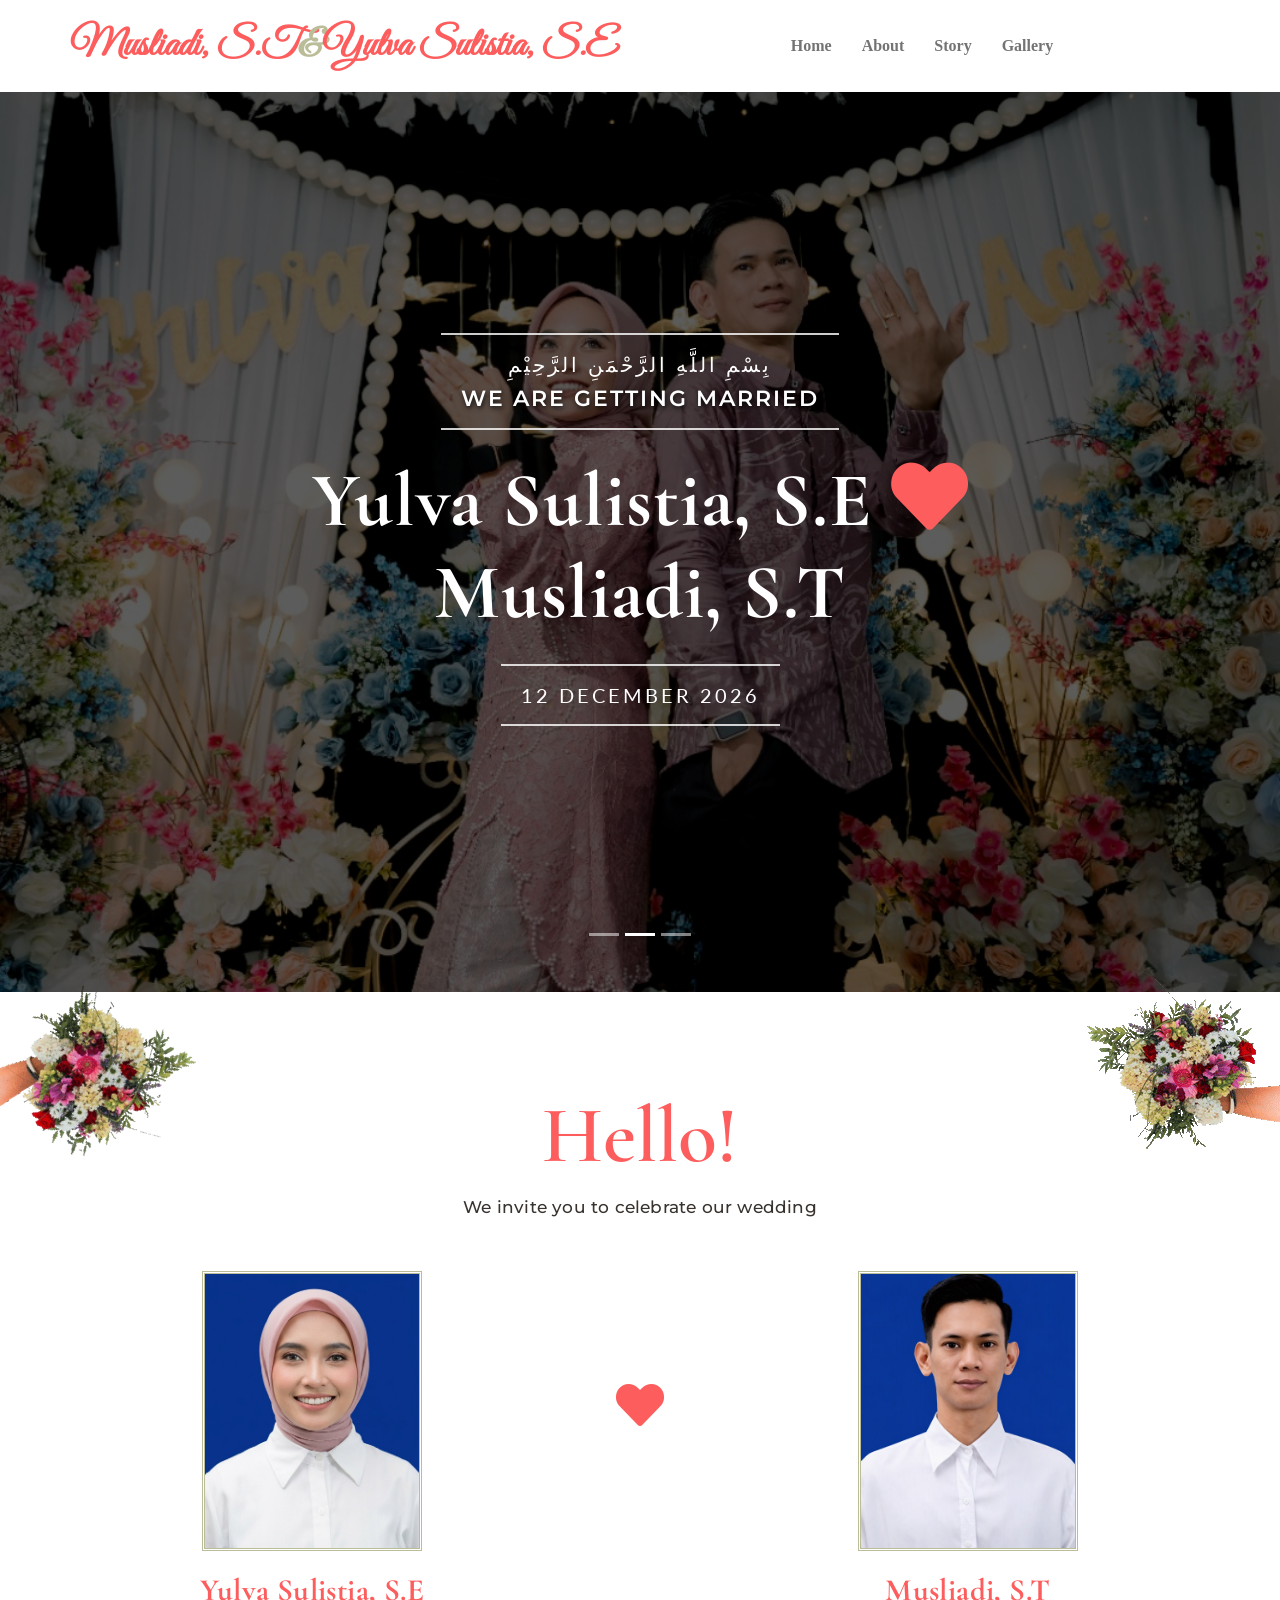
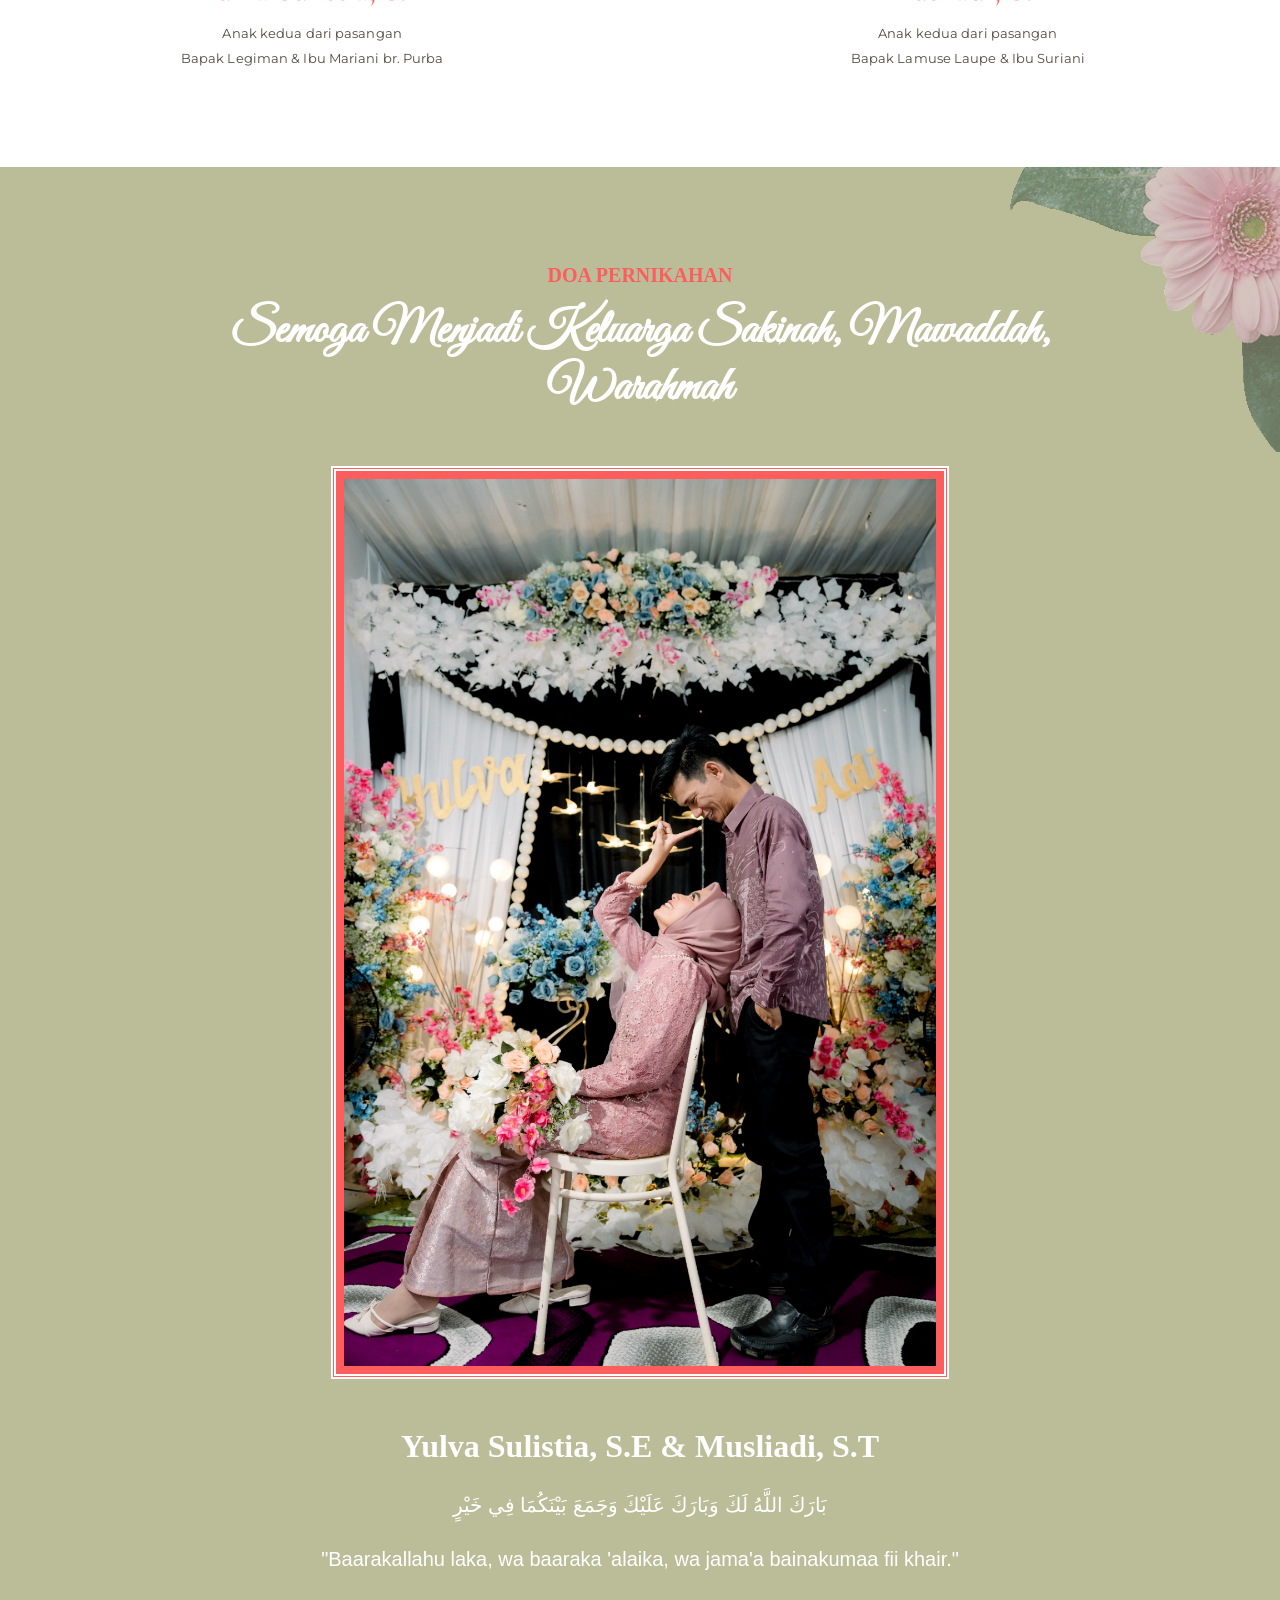
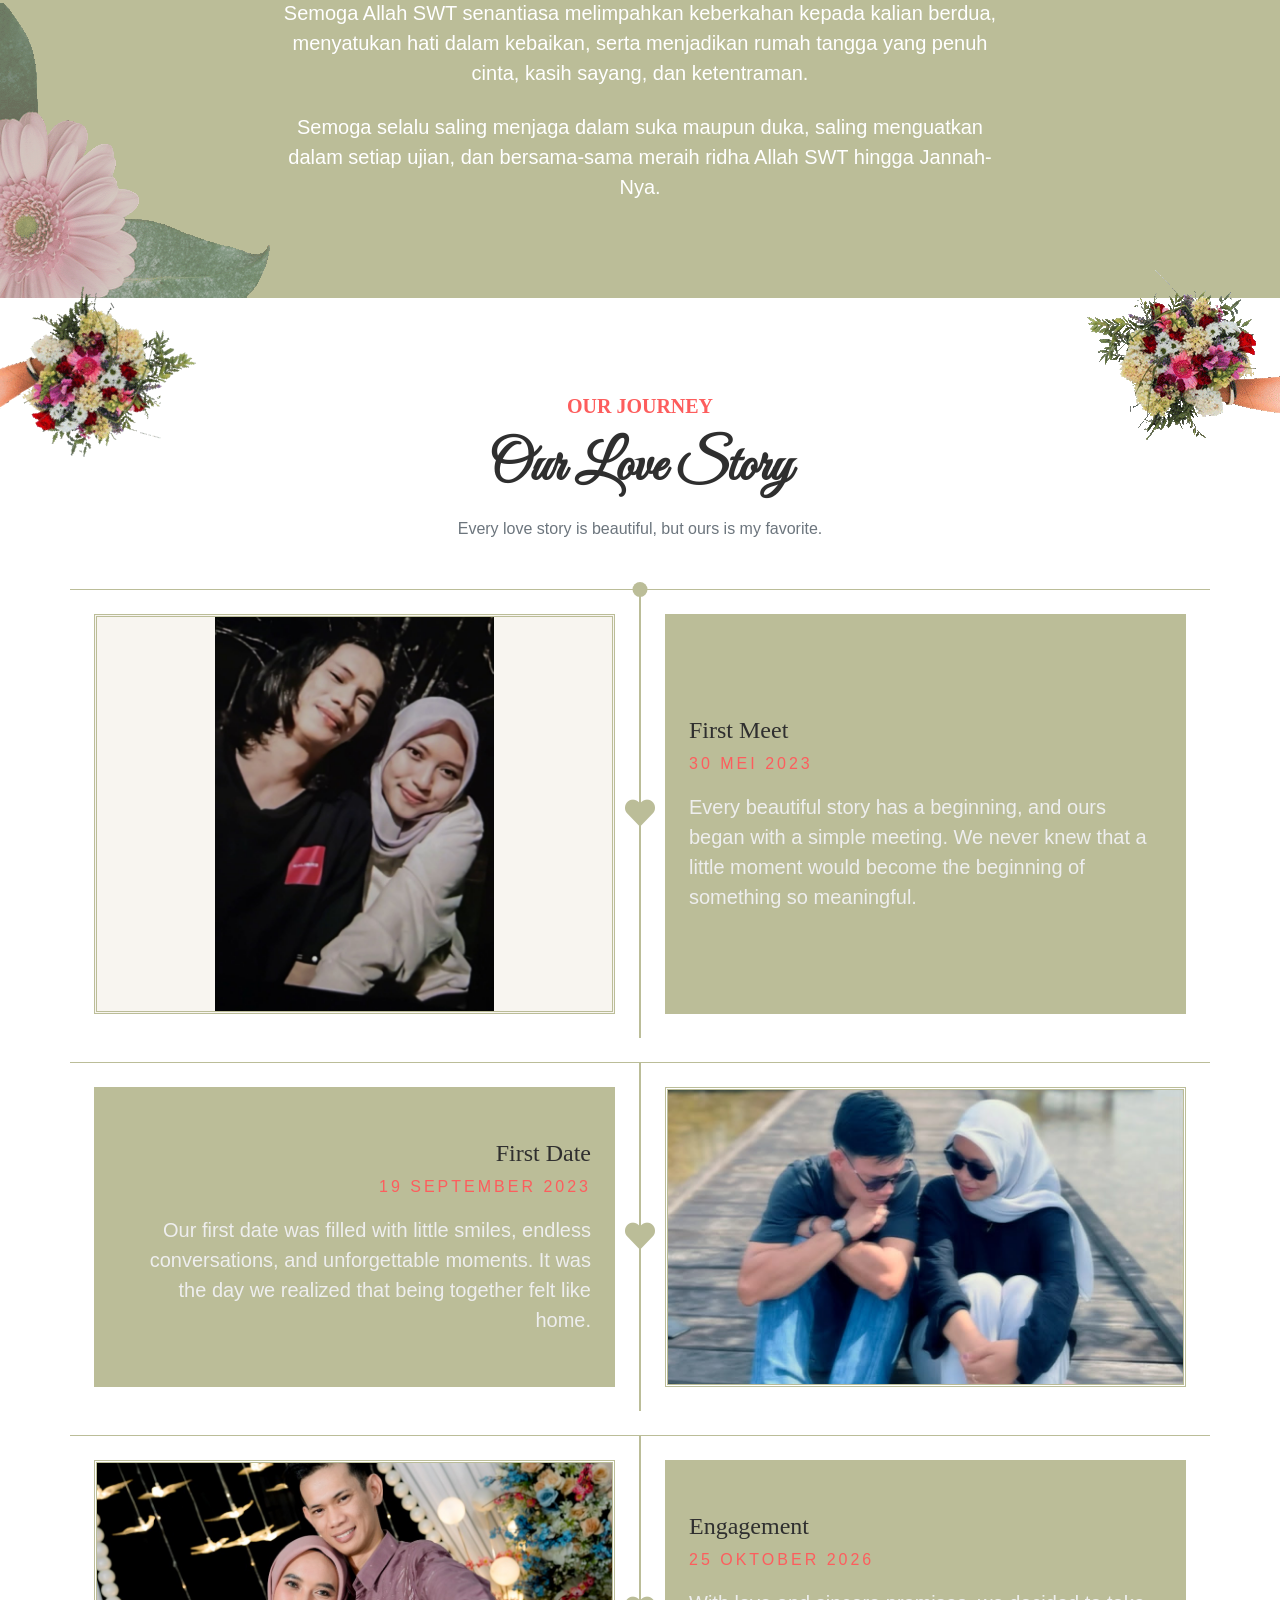
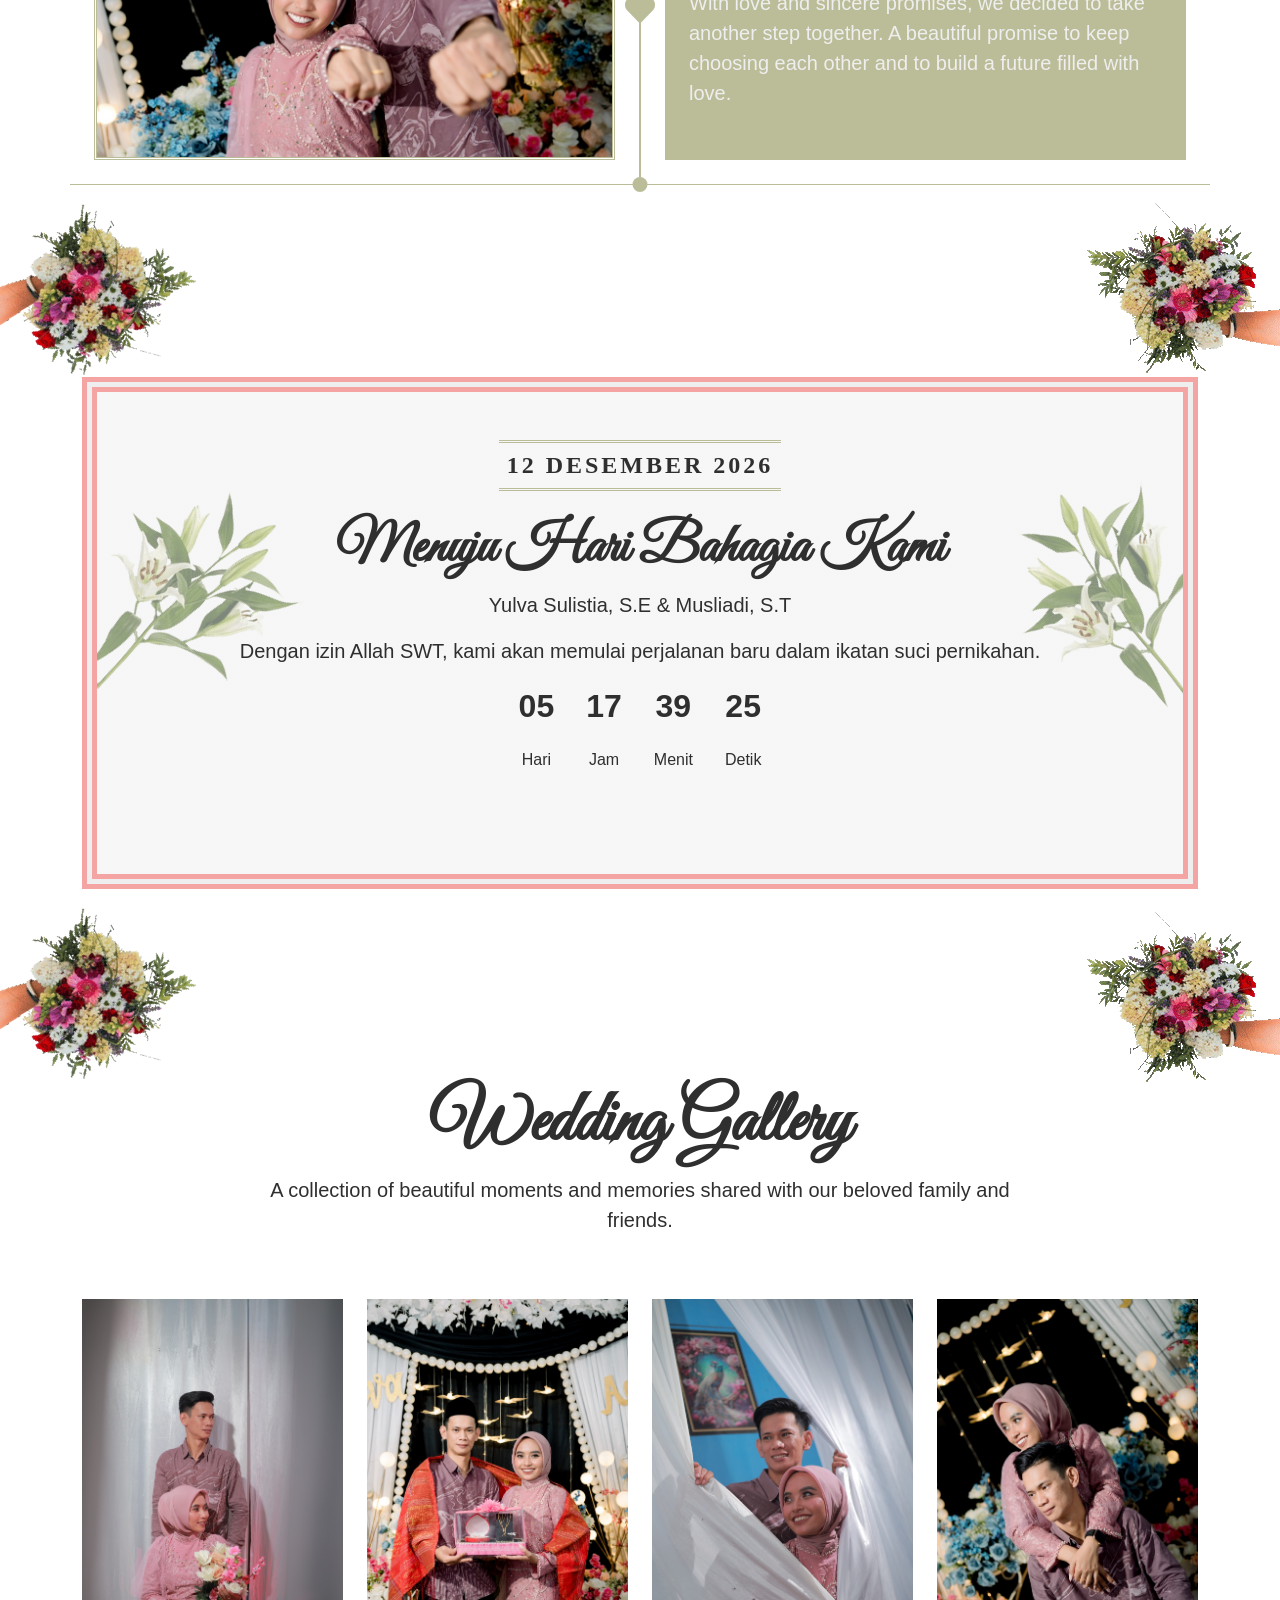
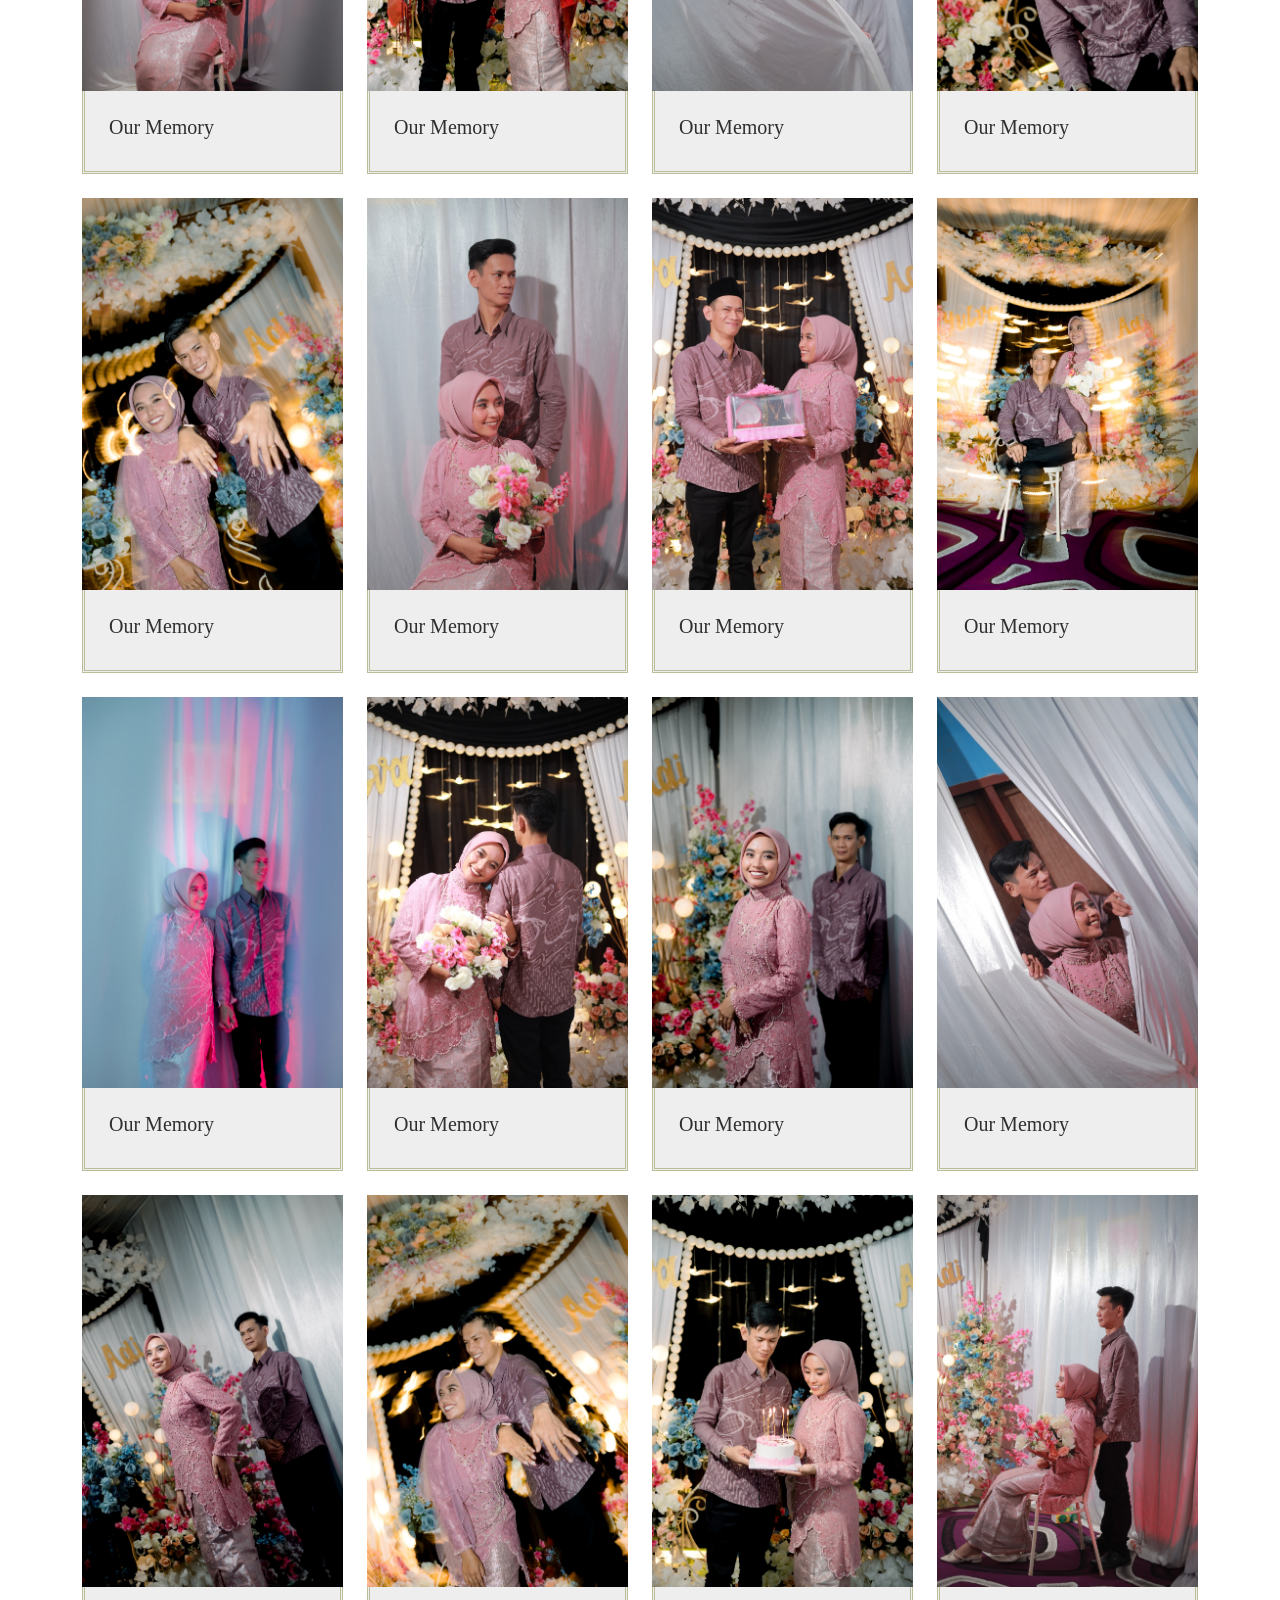
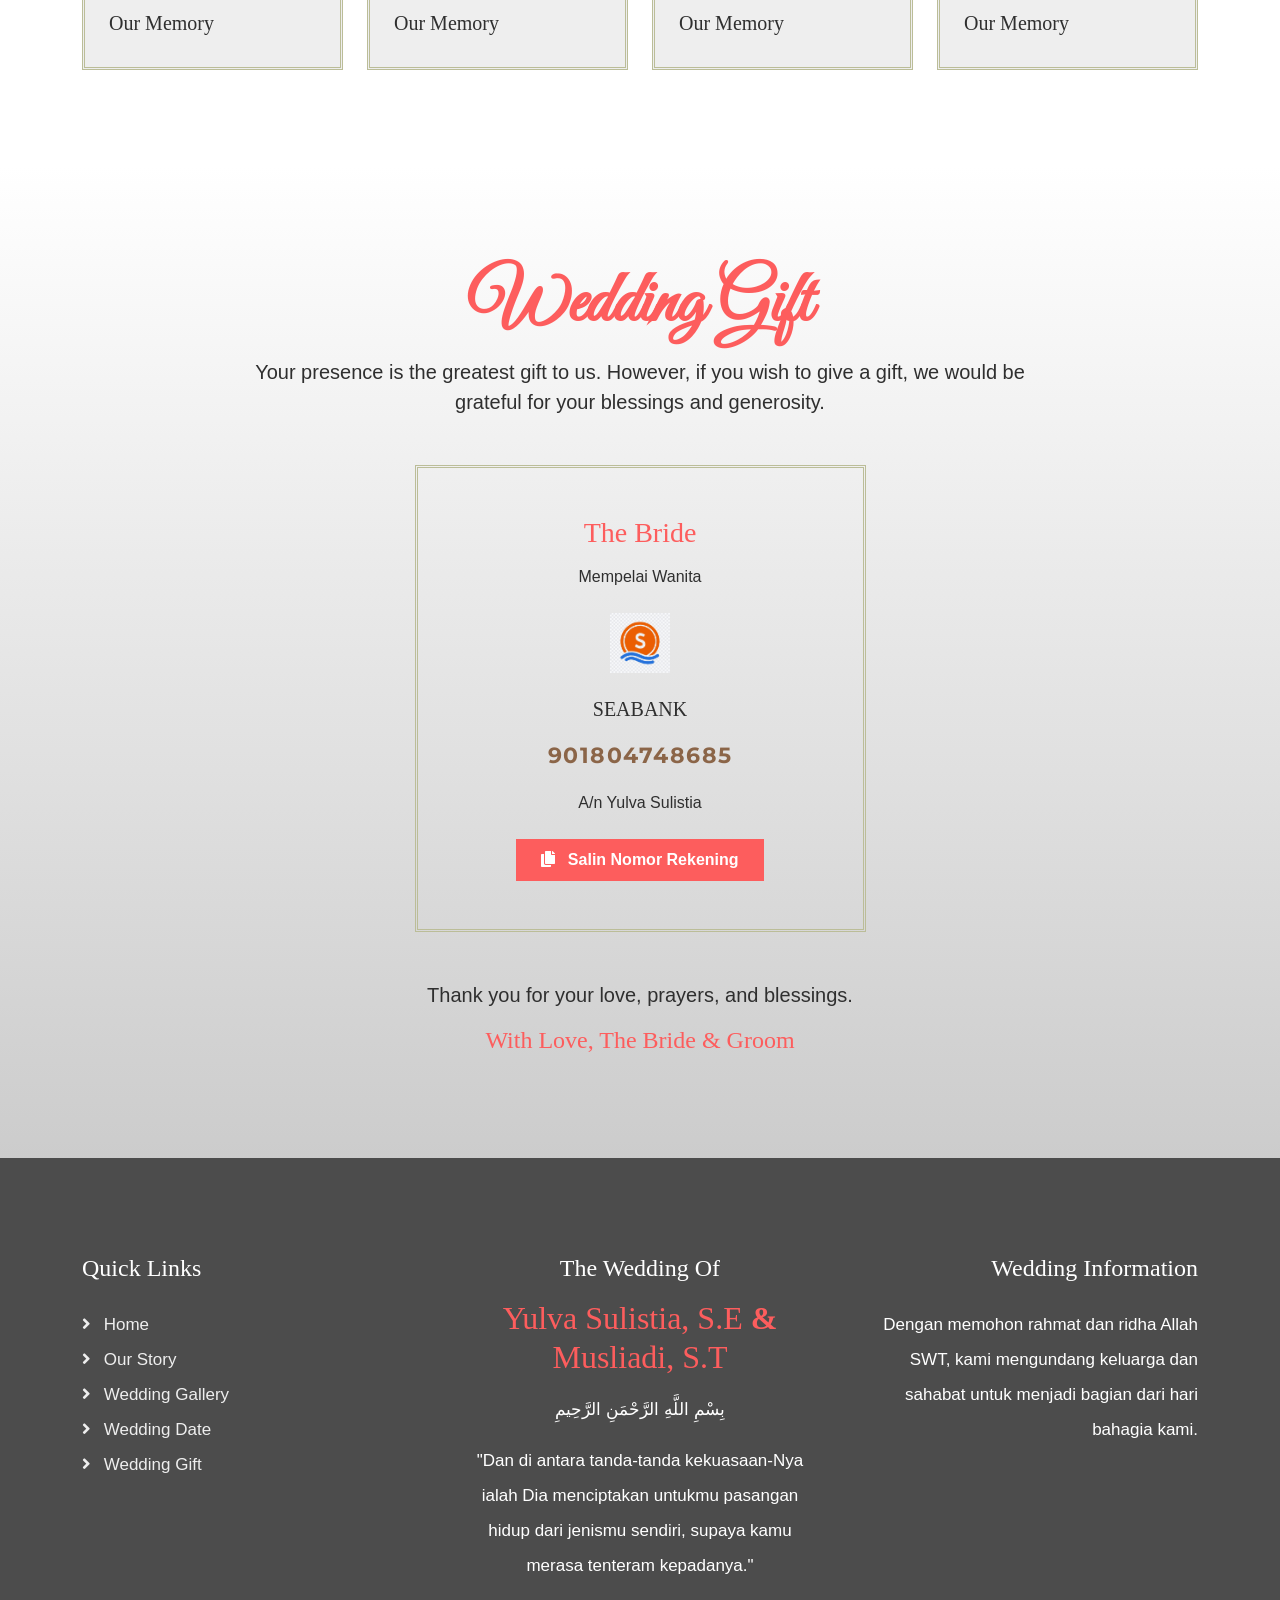
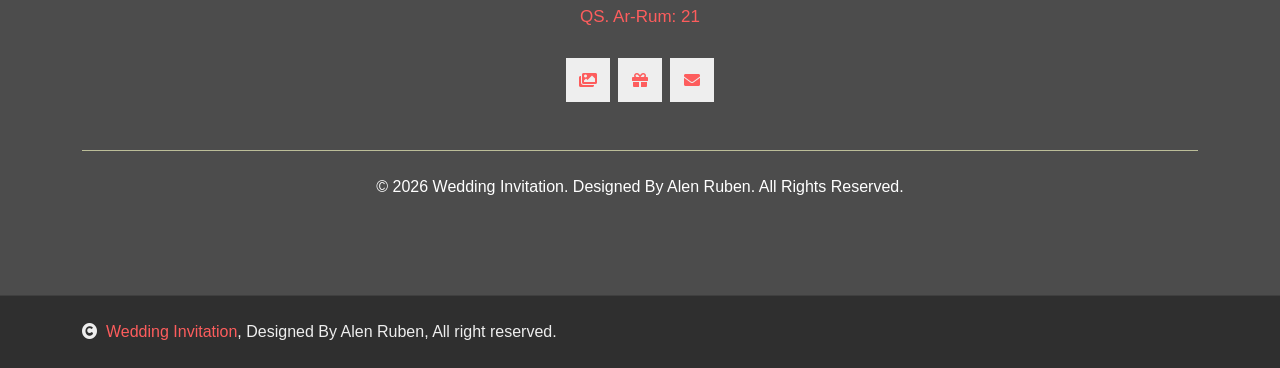
==== commit f2f0879b: "Update main.html" ====
--- a/main.html
+++ b/main.html
@@ -44,7 +44,7 @@
                 <div class="container px-0">
                     <nav class="navbar navbar-light navbar-expand-xl" id="navBar">
                         <a href="index.html" class="navbar-brand">
-                            <h4 class="text-primary display-6 fw-bold mb-0">Musliadi<strong class="text-secondary">&</strong>Yulva</h4>
+                            <h4 class="text-primary display-6 fw-bold mb-0">Musliadi, S.T<strong class="text-secondary">&</strong>Yulva Sulistia, S.E</h4>
                         </a>
                         <button class="navbar-toggler py-2 px-3" type="button" data-bs-toggle="collapse" data-bs-target="#navbarCollapse">
                             <span class="fa fa-bars text-primary"></span>
@@ -283,9 +283,9 @@
                         </div>
 
                         <h1 class="text-capitalize text-white">
-                            Yulva
+                            Yulva Sulistia, S.E
                             <i class="fa fa-heart text-primary"></i>
-                            Musliadi
+                            Musliadi, S.T
                         </h1>
 
                         <div class="caption-border">
@@ -325,9 +325,9 @@
                         </div>
 
                         <h1 class="text-capitalize text-white">
-                            Yulva
+                            Yulva Sulistia, S.E
                             <i class="fa fa-heart text-primary"></i>
-                            Musliadi
+                            Musliadi, S.T
                         </h1>
 
                         <div class="caption-border">
@@ -367,9 +367,9 @@
                         </div>
 
                         <h1 class="text-capitalize text-white">
-                            Yulva
+                            Yulva Sulistia, S.E
                             <i class="fa fa-heart text-primary"></i>
-                            Musliadi
+                            Musliadi, S.T
                         </h1>
 
                         <div class="caption-border">
@@ -571,7 +571,7 @@
                          alt="Yulva">
 
                     <h3 class="text-primary bride-name">
-                        Yulva Sulistia
+                        Yulva Sulistia, S.E
                     </h3>
 
                     <p class="text-dark bride-description">
@@ -607,7 +607,7 @@
                          alt="Musliadi">
 
                     <h3 class="text-primary groom-name">
-                        Musliadi
+                        Musliadi, S.T
                     </h3>
 
                     <p class="text-dark groom-description">
@@ -678,7 +678,7 @@
                 <div class="px-lg-5">
 
                     <h2 class="text-white fw-bold mb-4">
-                        Yulva & Musliadi
+                        Yulva Sulistia, S.E & Musliadi, S.T
                     </h2>
 
                     <p class="text-white fs-5 mb-4">
@@ -945,7 +945,7 @@
                 </h1>
 
                 <p class="text-dark fs-5">
-                    Yulva & Musliadi 
+                    Yulva Sulistia, S.E & Musliadi, S.T
                 </p>
 
                 <p class="text-dark fs-5">
@@ -1532,9 +1532,9 @@
                     </h4>
 
                     <h2 class="mb-3 text-primary">
-                        Yulva
+                        Yulva Sulistia, S.E
                         <strong>&</strong>
-                        Musliadi
+                        Musliadi, S.T
                     </h2>
 
                     <p class="text-white">
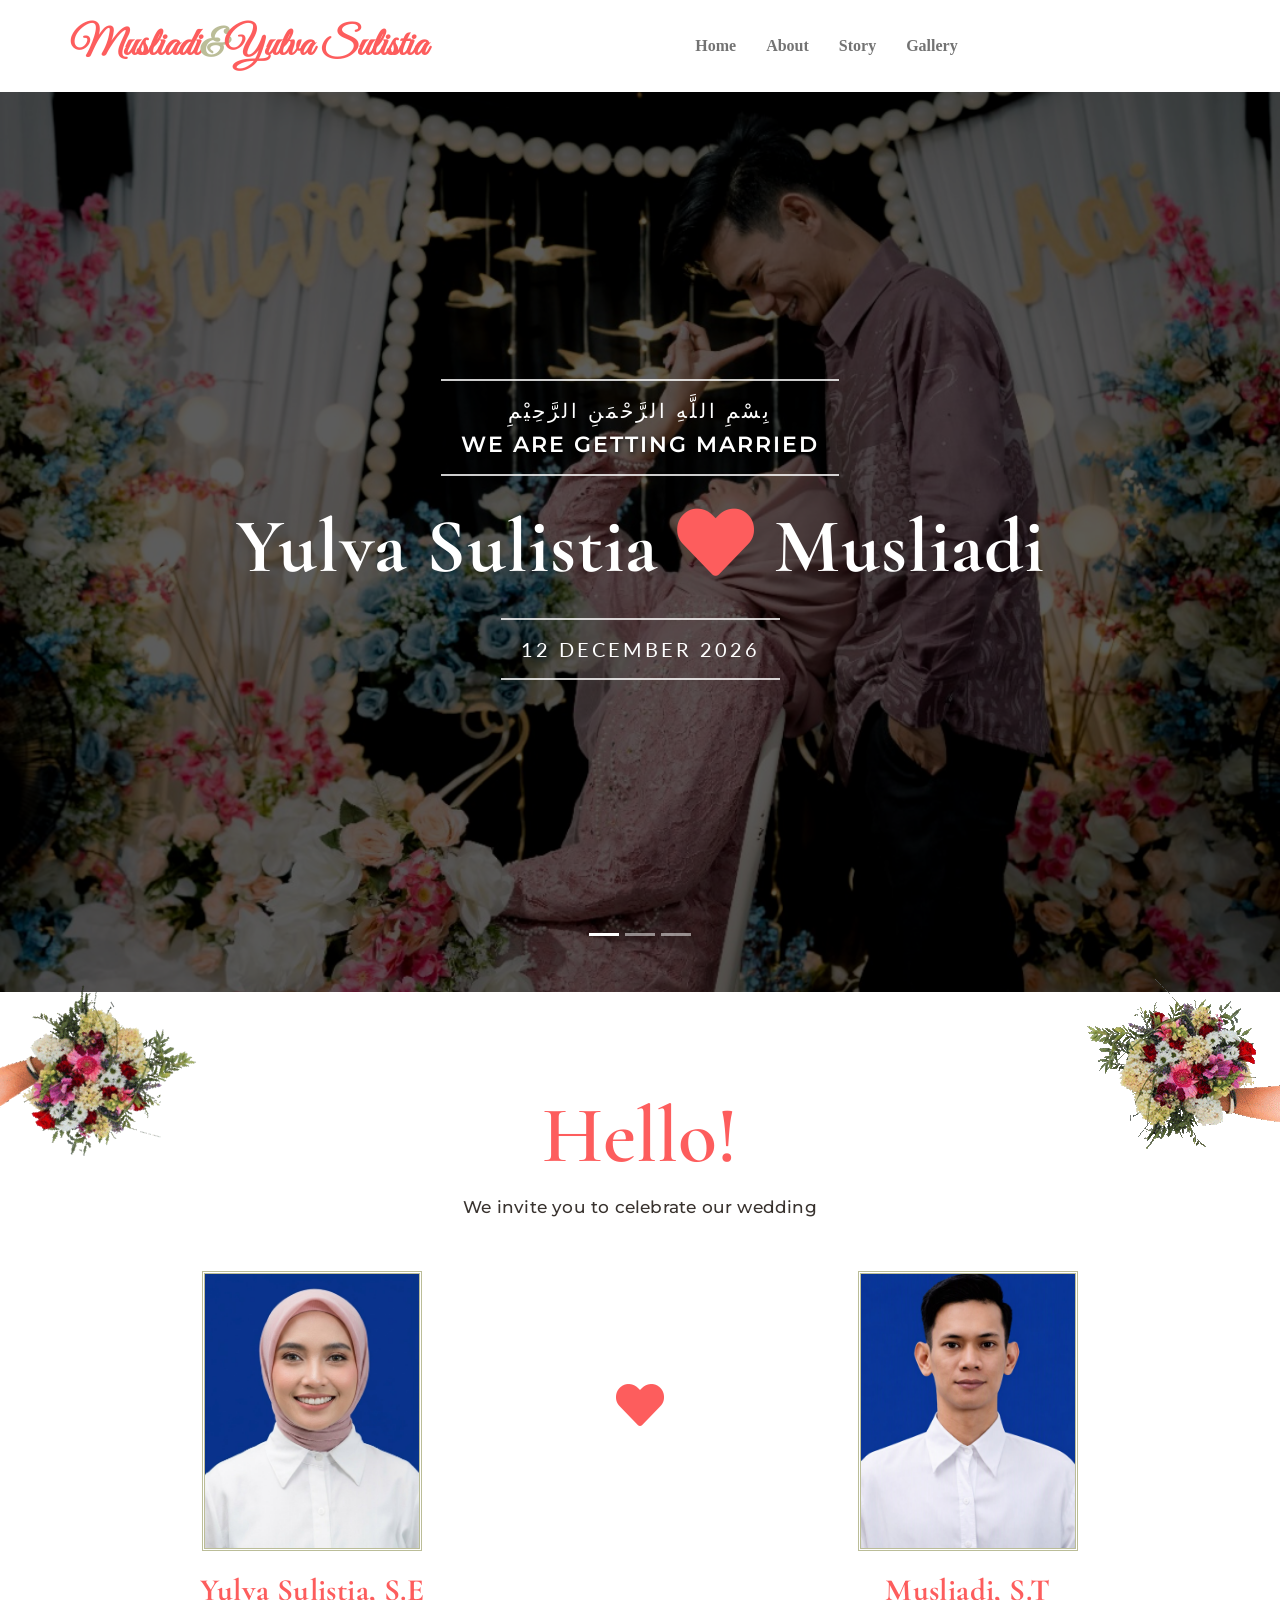
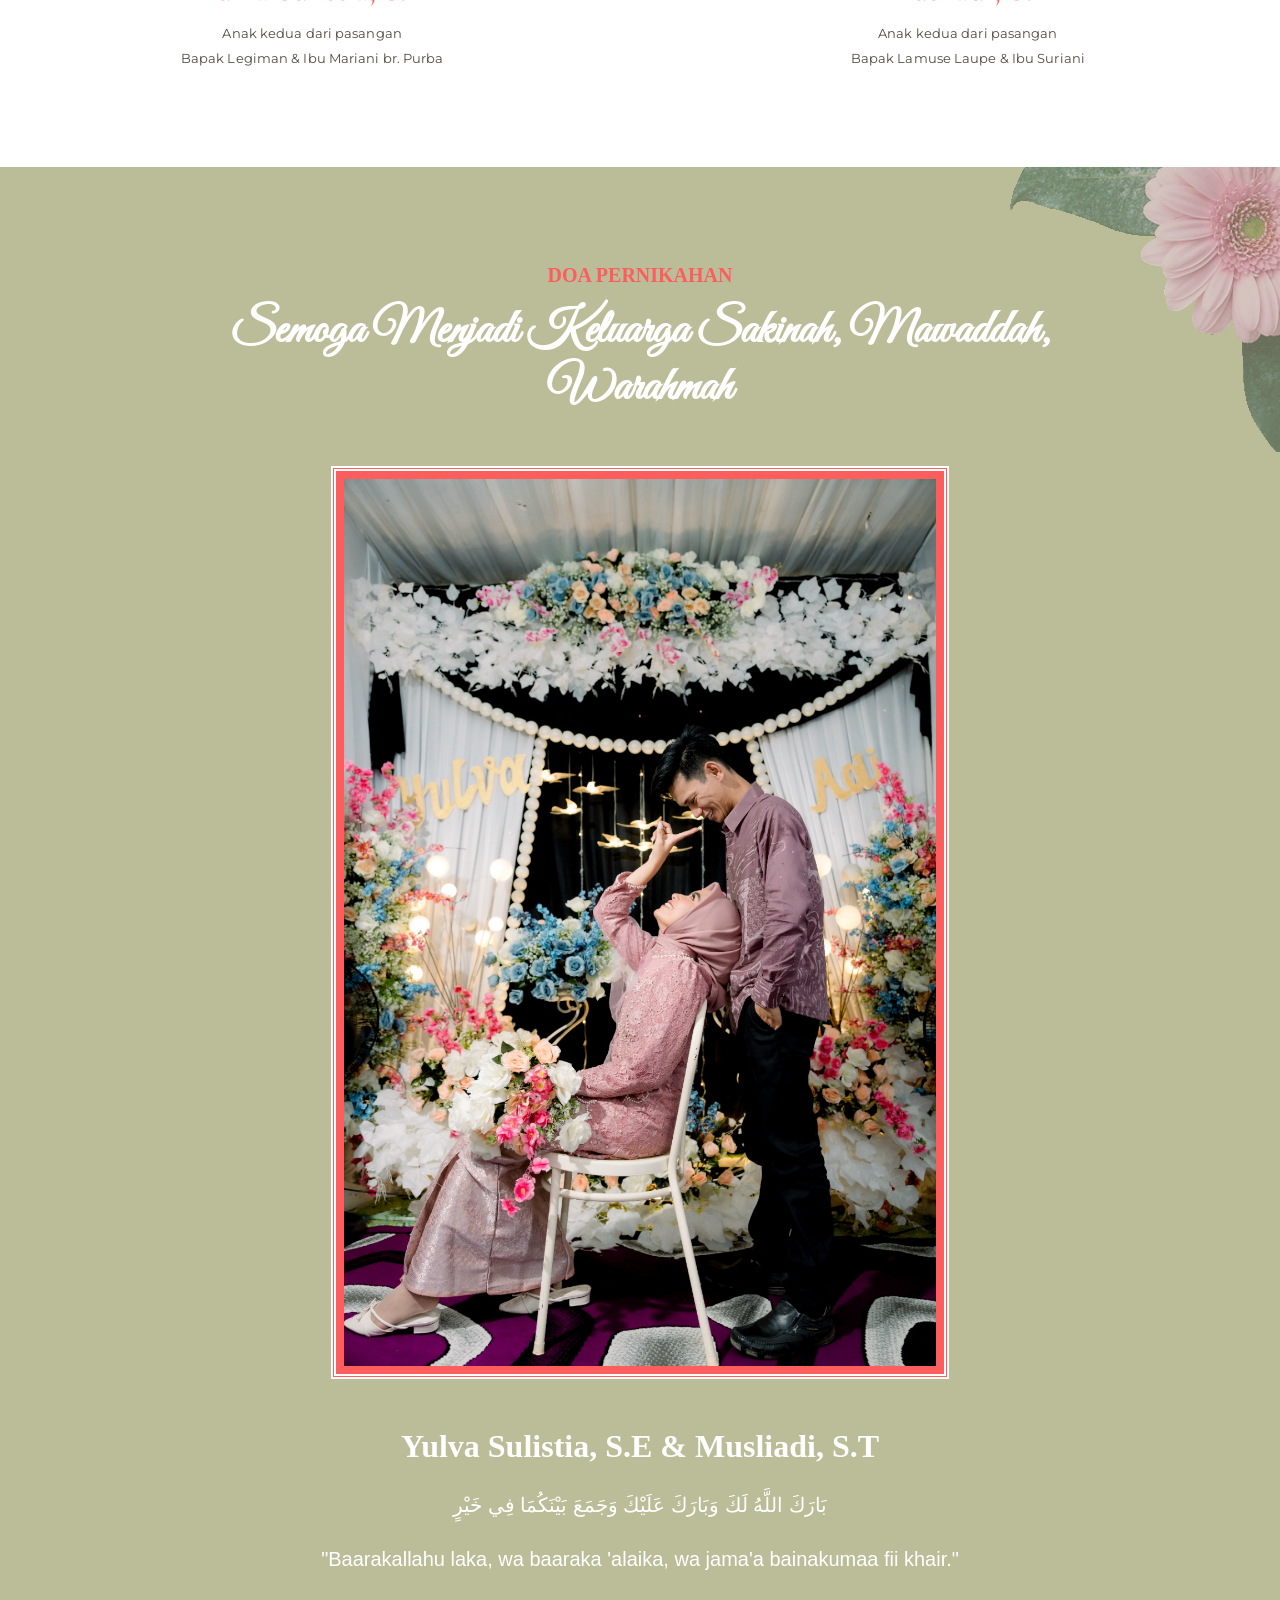
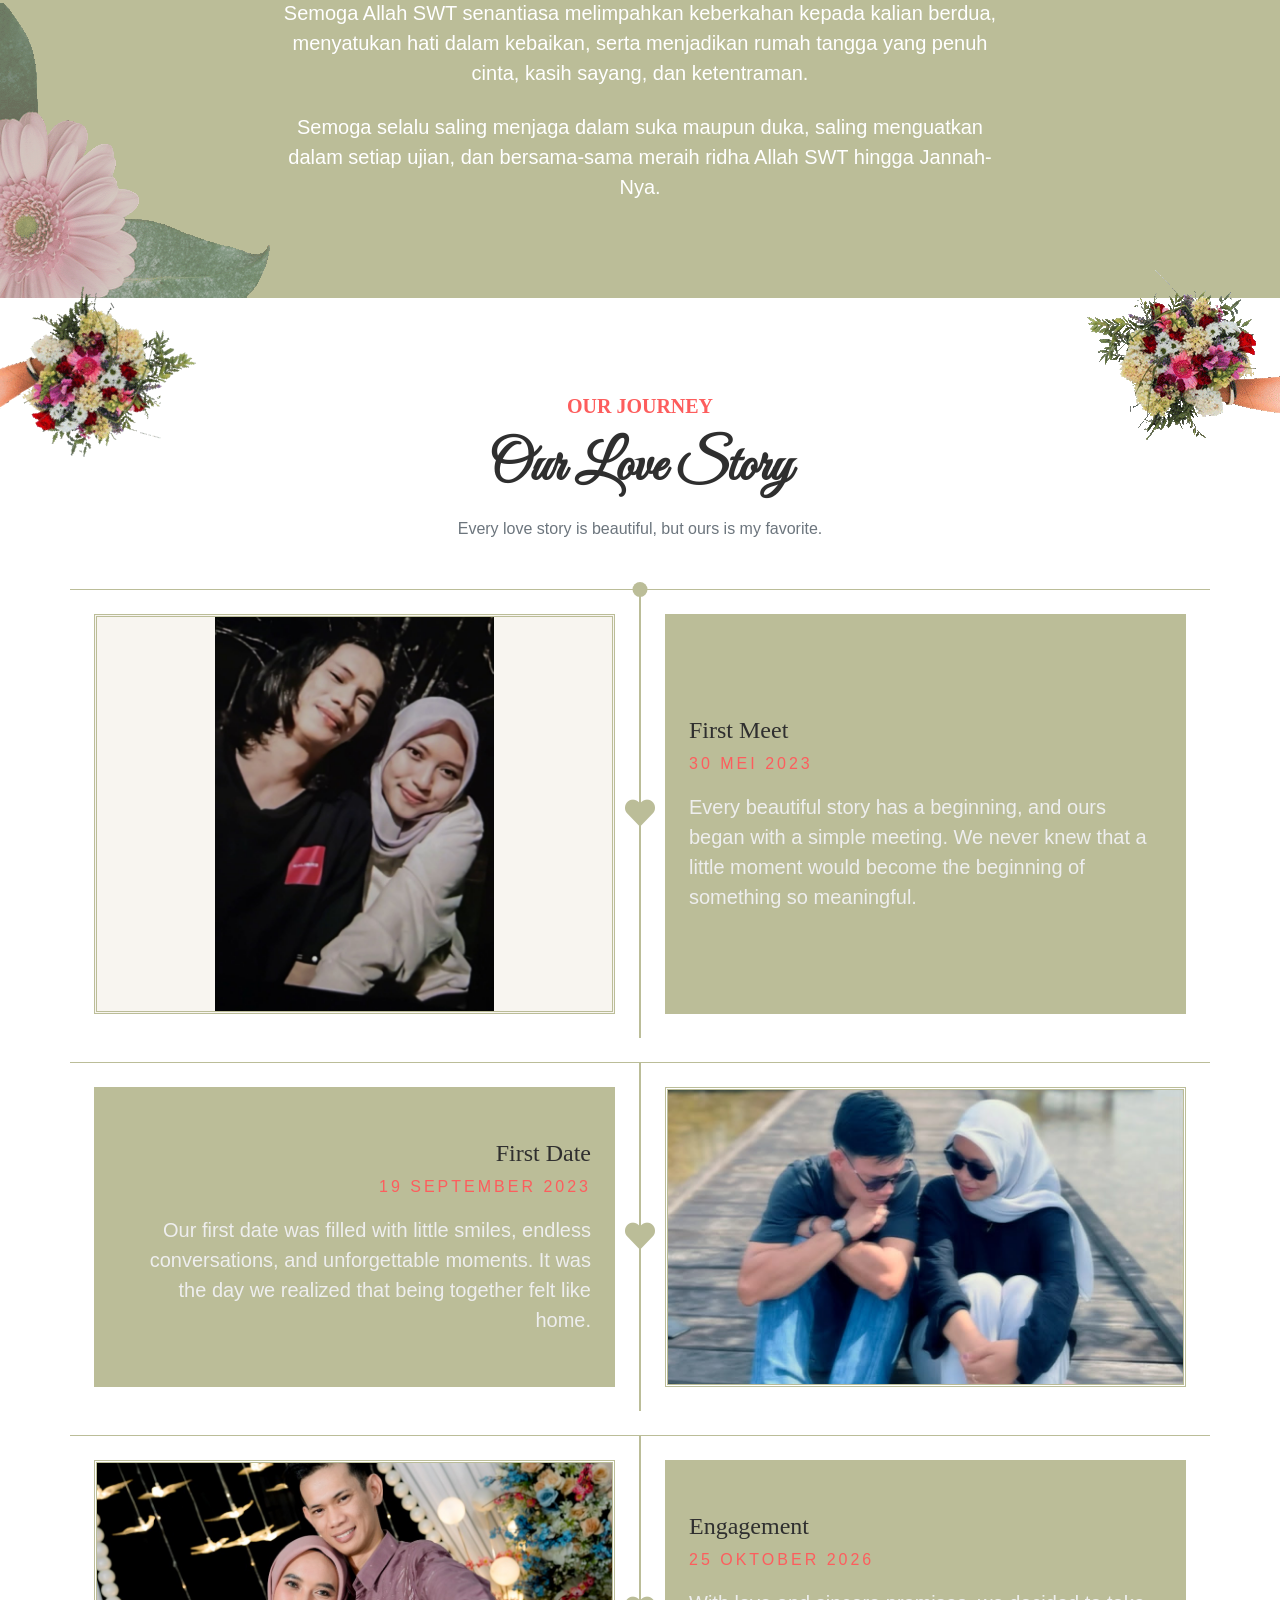
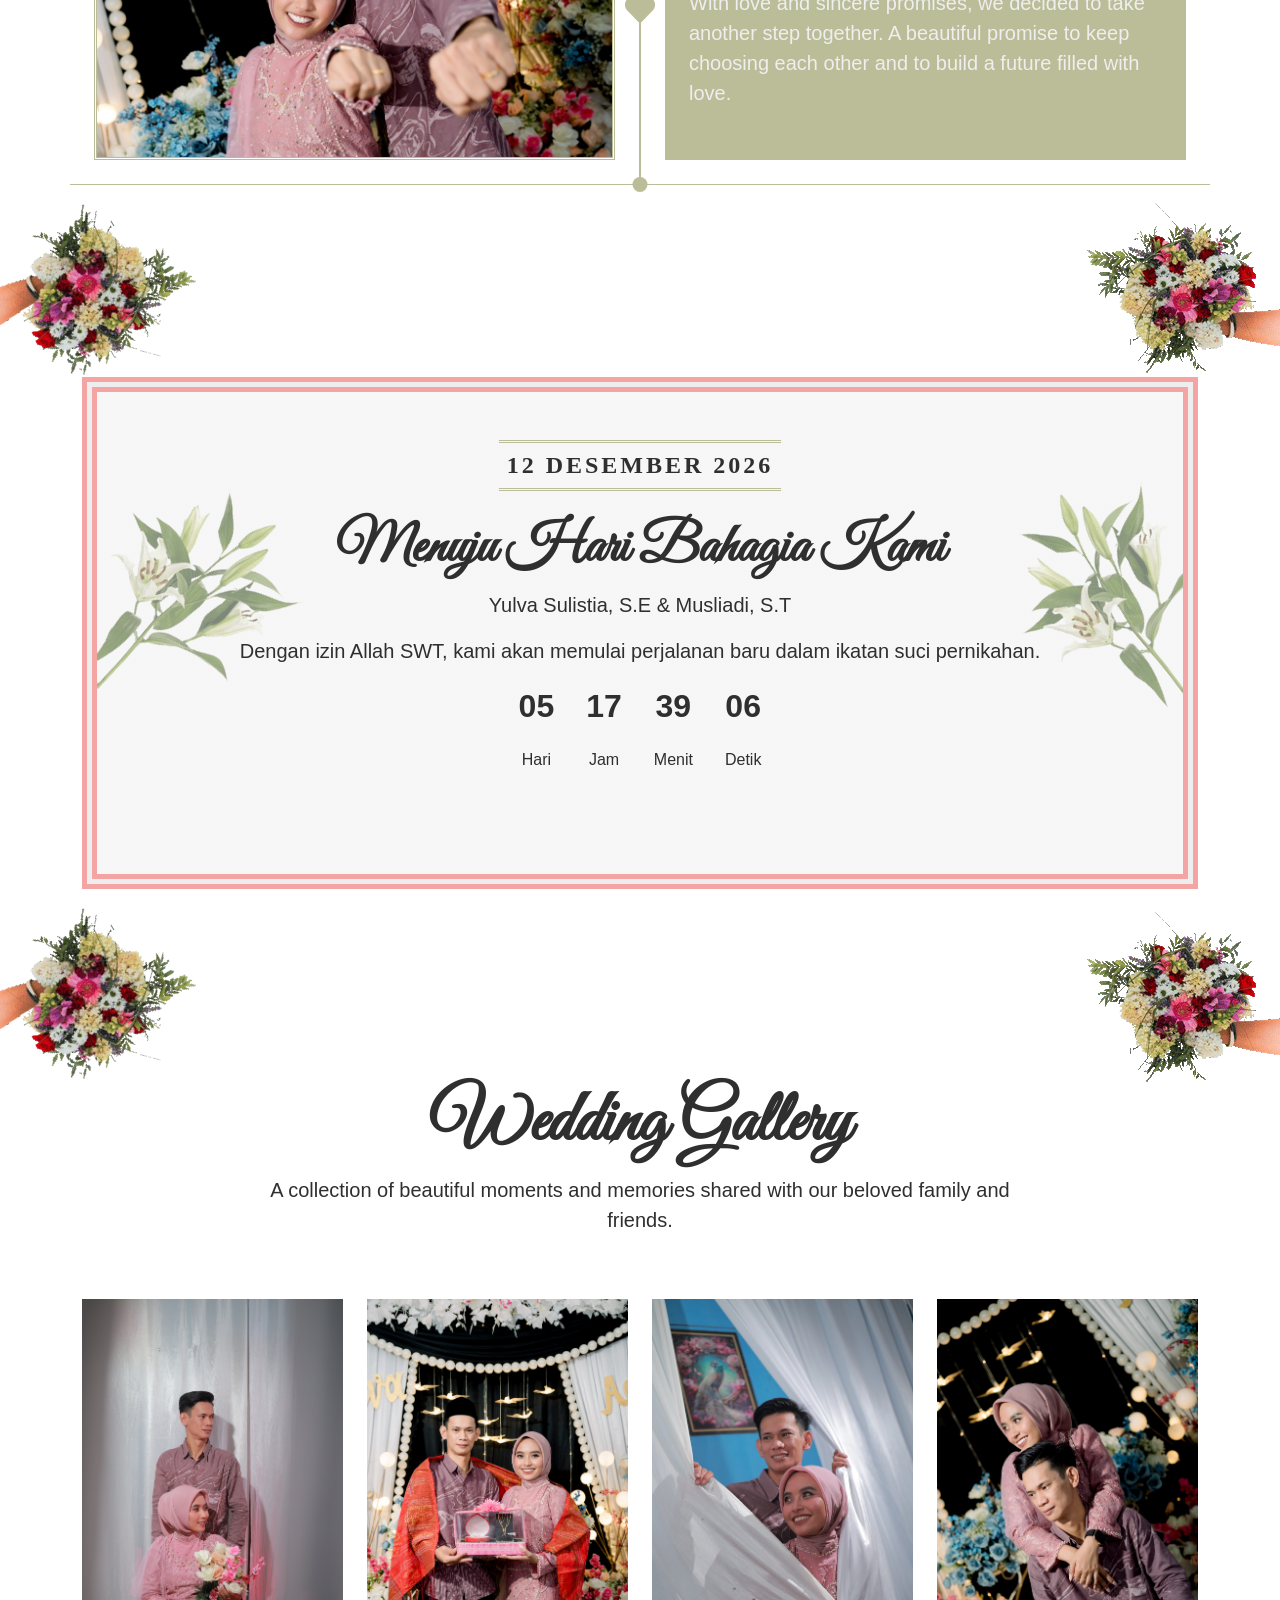
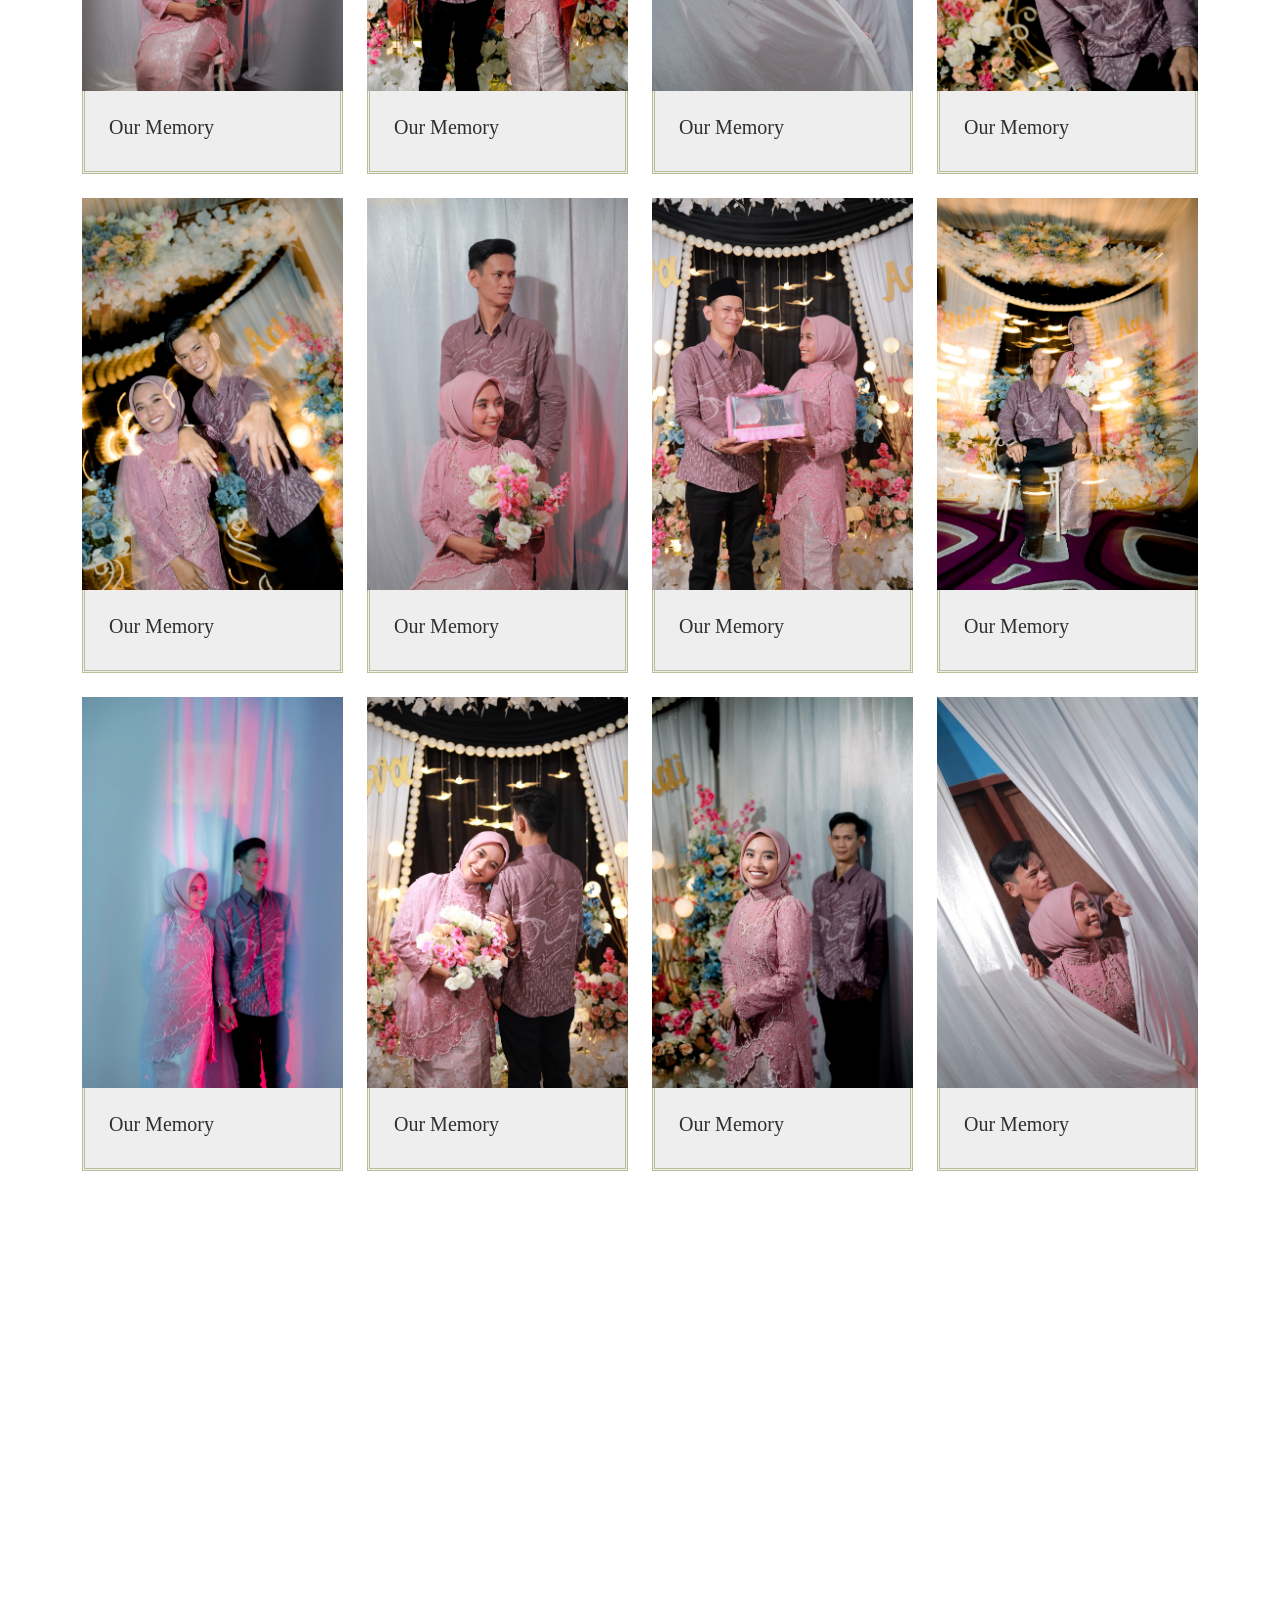
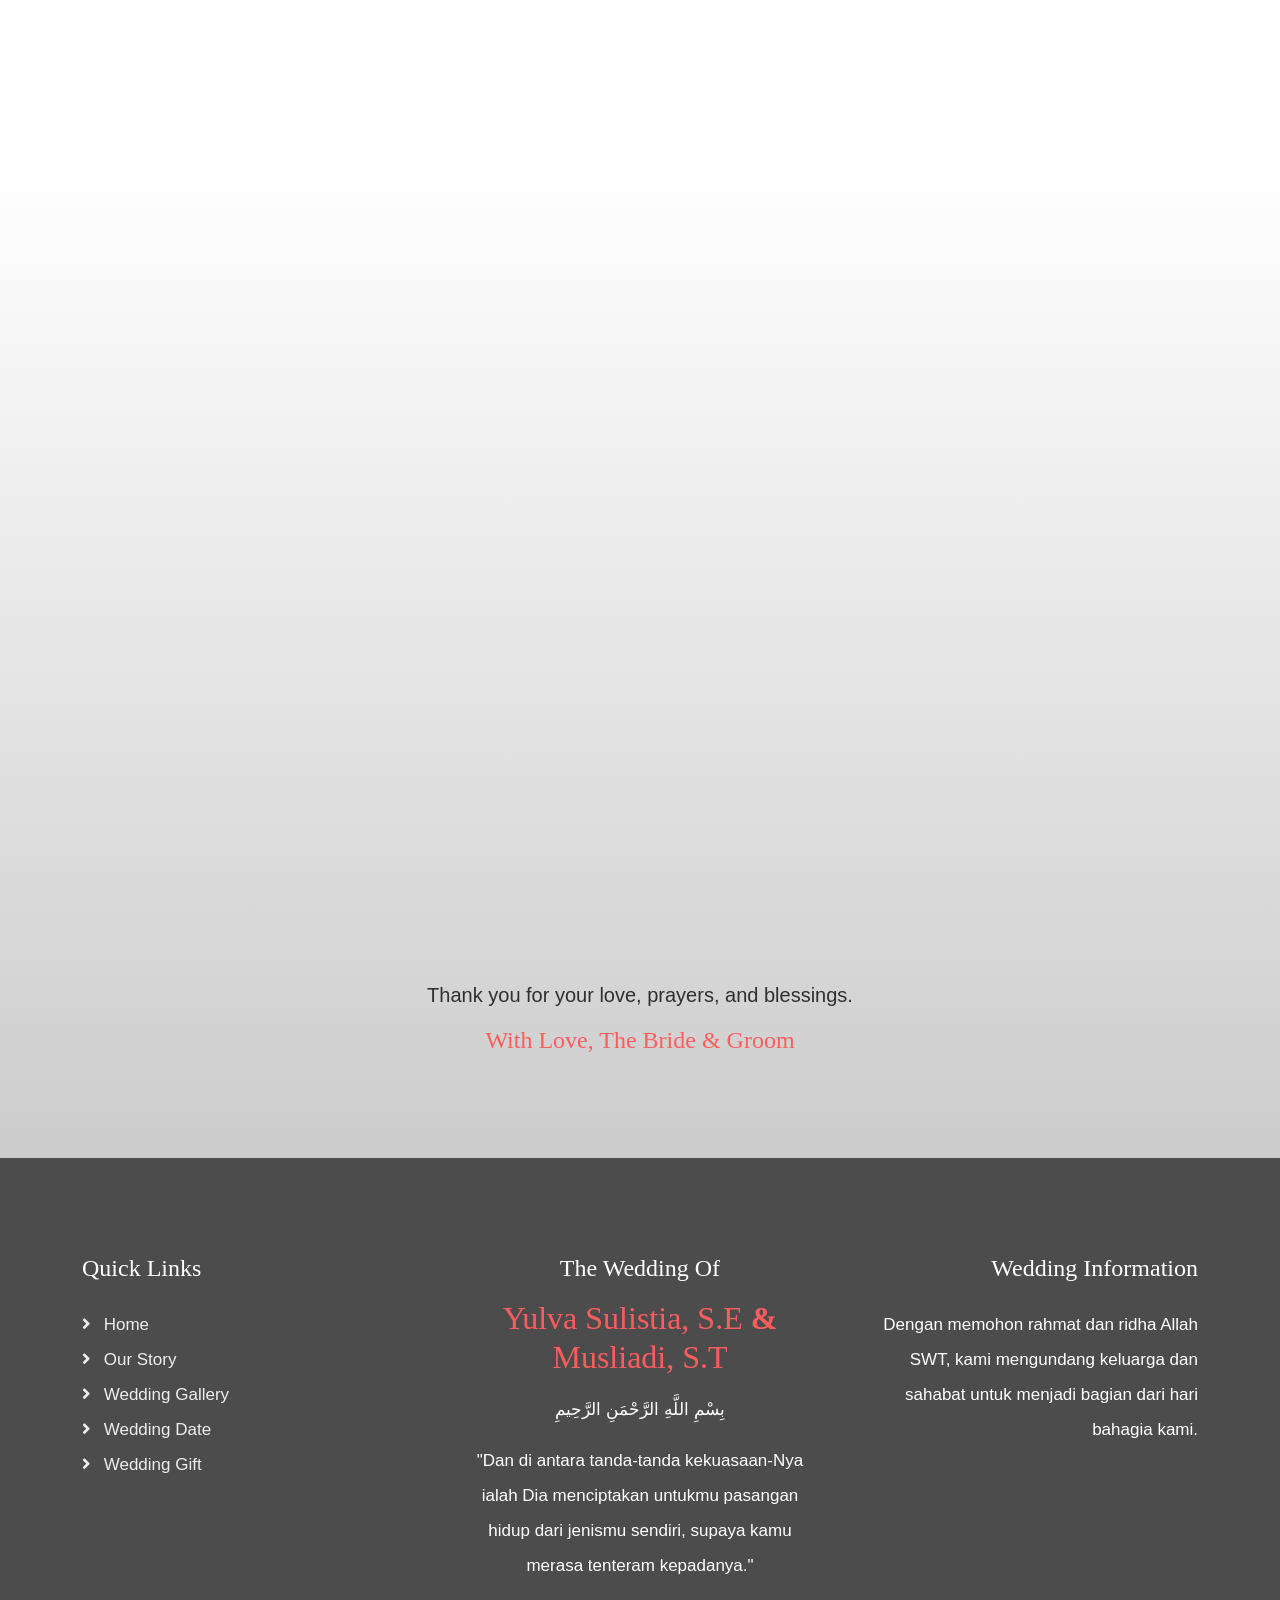
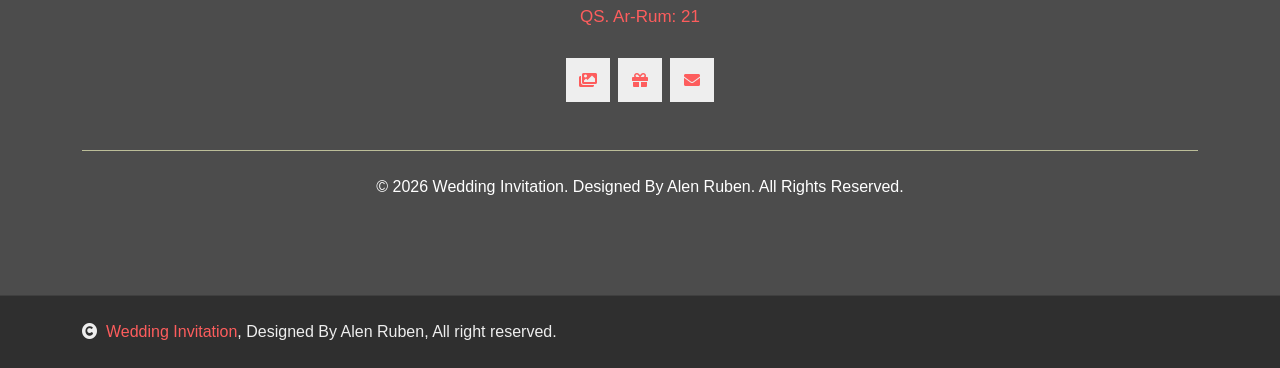
==== commit 781c8cb6: "Update main.html" ====
--- a/main.html
+++ b/main.html
@@ -44,7 +44,7 @@
                 <div class="container px-0">
                     <nav class="navbar navbar-light navbar-expand-xl" id="navBar">
                         <a href="index.html" class="navbar-brand">
-                            <h4 class="text-primary display-6 fw-bold mb-0">Musliadi, S.T<strong class="text-secondary">&</strong>Yulva Sulistia, S.E</h4>
+                            <h4 class="text-primary display-6 fw-bold mb-0">Musliadi<strong class="text-secondary">&</strong>Yulva Sulistia</h4>
                         </a>
                         <button class="navbar-toggler py-2 px-3" type="button" data-bs-toggle="collapse" data-bs-target="#navbarCollapse">
                             <span class="fa fa-bars text-primary"></span>
@@ -283,9 +283,9 @@
                         </div>
 
                         <h1 class="text-capitalize text-white">
-                            Yulva Sulistia, S.E
+                            Yulva Sulistia
                             <i class="fa fa-heart text-primary"></i>
-                            Musliadi, S.T
+                            Musliadi
                         </h1>
 
                         <div class="caption-border">
@@ -325,9 +325,9 @@
                         </div>
 
                         <h1 class="text-capitalize text-white">
-                            Yulva Sulistia, S.E
+                            Yulva Sulistia
                             <i class="fa fa-heart text-primary"></i>
-                            Musliadi, S.T
+                            Musliadi
                         </h1>
 
                         <div class="caption-border">
@@ -367,9 +367,9 @@
                         </div>
 
                         <h1 class="text-capitalize text-white">
-                            Yulva Sulistia, S.E
+                            Yulva Sulistia
                             <i class="fa fa-heart text-primary"></i>
-                            Musliadi, S.T
+                            Musliadi
                         </h1>
 
                         <div class="caption-border">
